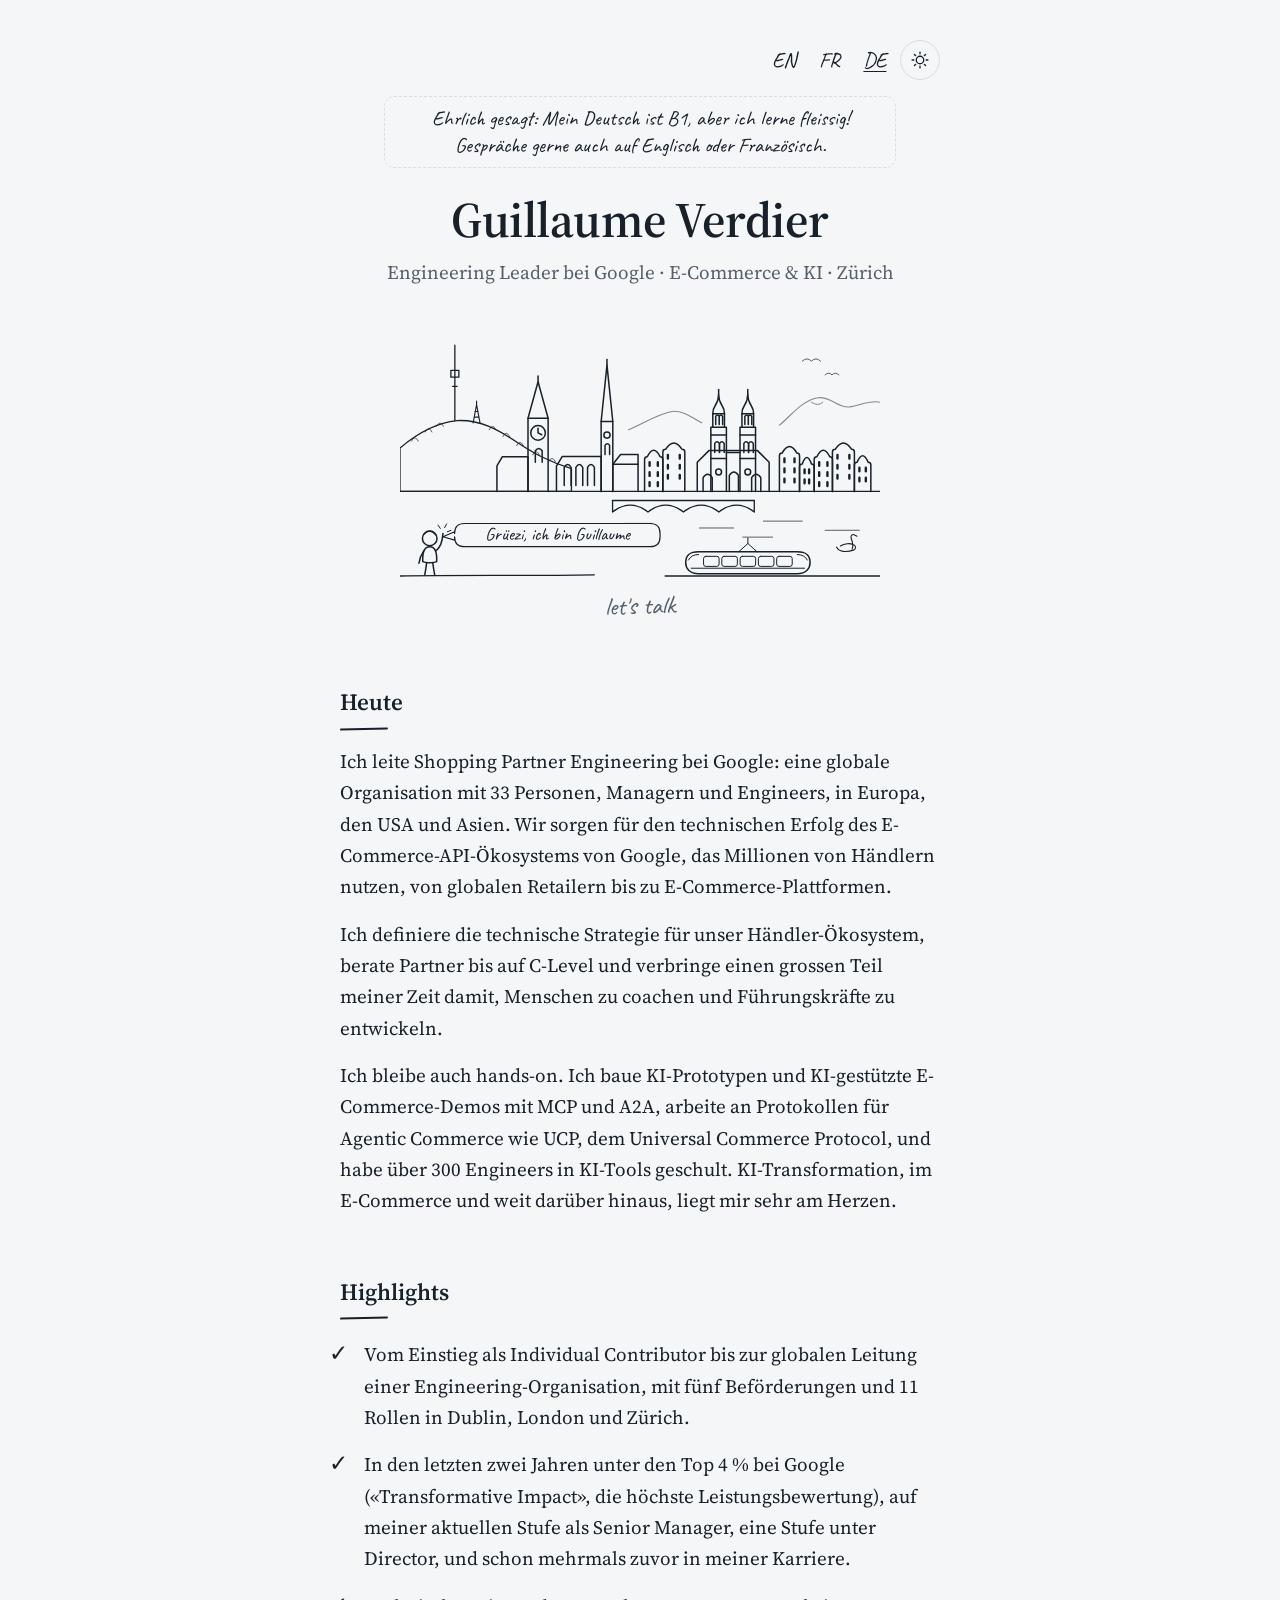
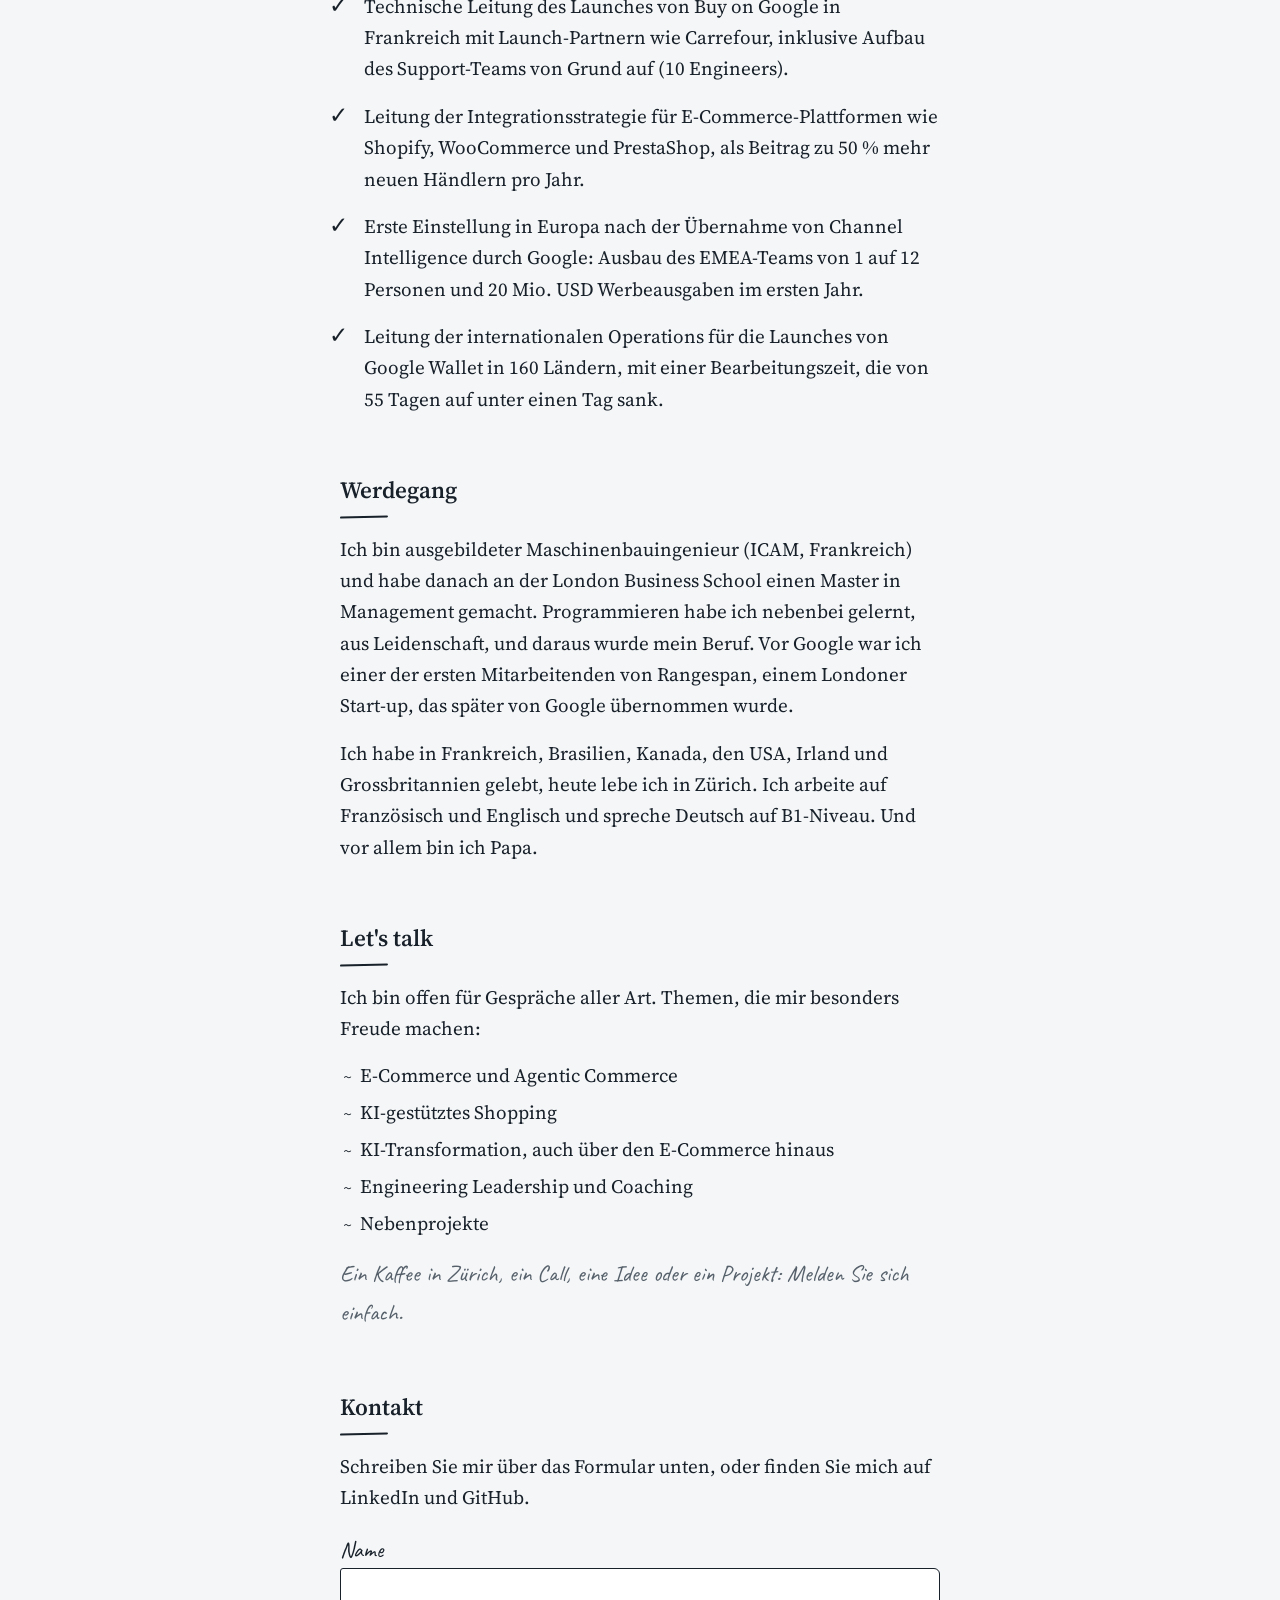
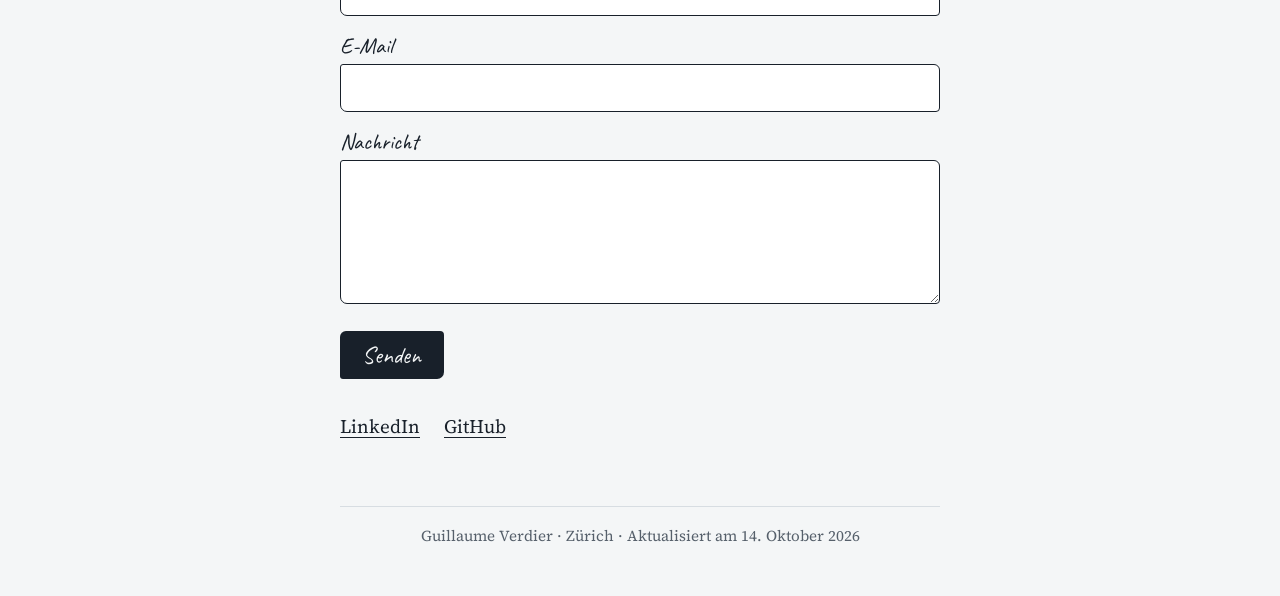
==== de/index.html @ b0c1090f "Page d'accueil trilingue (EN, FR, DE) style Carnet au trait - Pages / , /fr/ et /de/ : positionnemen" ====
<!doctype html>
<html lang="de-CH">
<head>
  <meta charset="utf-8">
  <meta name="viewport" content="width=device-width, initial-scale=1">
  <meta name="color-scheme" content="light dark">
  <script>try{var t=localStorage.getItem("theme");if(t==="light"||t==="dark")document.documentElement.dataset.theme=t}catch(e){}</script>
  <title>Guillaume Verdier · Engineering Leader bei Google, E-Commerce und KI, Zürich</title>
  <meta name="description" content="Guillaume Verdier, Engineering Leader bei Google in Zürich. Head of Shopping Partner Engineering, 33 Personen auf drei Kontinenten, E-Commerce, Agentic Commerce und KI-Transformation.">
  <link rel="canonical" href="https://ptiper.com/de/">
  <link rel="alternate" hreflang="en" href="https://ptiper.com/">
  <link rel="alternate" hreflang="fr" href="https://ptiper.com/fr/">
  <link rel="alternate" hreflang="de" href="https://ptiper.com/de/">
  <link rel="alternate" hreflang="x-default" href="https://ptiper.com/">
  <link rel="alternate" type="text/markdown" href="https://ptiper.com/index.md">
  <link rel="describedby" href="/llms.txt">
  <meta property="og:type" content="profile">
  <meta property="og:title" content="Guillaume Verdier">
  <meta property="og:description" content="Engineering Leader bei Google in Zürich. E-Commerce, Agentic Commerce und KI-Transformation. Let's talk.">
  <meta property="og:url" content="https://ptiper.com/de/">
  <meta property="og:site_name" content="Guillaume Verdier">
  <meta property="og:locale" content="de_CH">
  <meta property="og:locale:alternate" content="en_US">
  <meta property="og:locale:alternate" content="fr_FR">
  <meta property="og:image" content="https://ptiper.com/assets/og.png">
  <meta property="og:image:width" content="1200">
  <meta property="og:image:height" content="630">
  <meta property="og:image:alt" content="Strichzeichnung der Zürcher Altstadt mit einer kleinen Figur, die winkt">
  <meta name="twitter:card" content="summary_large_image">
  <link rel="preconnect" href="https://fonts.googleapis.com">
  <link rel="preconnect" href="https://fonts.gstatic.com" crossorigin>
  <link rel="preload" as="style" href="https://fonts.googleapis.com/css2?family=Caveat:wght@500&amp;family=Source+Serif+4:opsz,wght@8..60,400;8..60,600&amp;display=swap">
  <link rel="stylesheet" href="https://fonts.googleapis.com/css2?family=Caveat:wght@500&amp;family=Source+Serif+4:opsz,wght@8..60,400;8..60,600&amp;display=swap" media="print" onload="this.media='all'">
  <noscript><link rel="stylesheet" href="https://fonts.googleapis.com/css2?family=Caveat:wght@500&amp;family=Source+Serif+4:opsz,wght@8..60,400;8..60,600&amp;display=swap"></noscript>
  <link rel="stylesheet" href="/assets/style.css">
  <link rel="icon" href="/assets/favicon.svg" type="image/svg+xml">
  <script src="/assets/contact.js" defer></script>
  <script src="/assets/theme.js" defer></script>
  <script type="application/ld+json">
{
  "@context": "https://schema.org",
  "@type": "Person",
  "@id": "https://ptiper.com/#person",
  "mainEntityOfPage": "https://ptiper.com/de/",
  "name": "Guillaume Verdier",
  "url": "https://ptiper.com/",
  "jobTitle": "Head of Shopping Partner Engineering",
  "worksFor": {
    "@type": "Organization",
    "name": "Google",
    "url": "https://www.google.com/"
  },
  "address": {
    "@type": "PostalAddress",
    "addressLocality": "Zurich",
    "addressCountry": "CH"
  },
  "alumniOf": [
    {
      "@type": "CollegeOrUniversity",
      "name": "London Business School"
    },
    {
      "@type": "CollegeOrUniversity",
      "name": "ICAM"
    }
  ],
  "knowsLanguage": [
    "fr",
    "en",
    "de"
  ],
  "knowsAbout": [
    "E-commerce",
    "Agentic commerce",
    "Universal Commerce Protocol (UCP)",
    "Model Context Protocol (MCP)",
    "Agent2Agent (A2A)",
    "AI transformation",
    "Commerce APIs",
    "Engineering leadership",
    "Engineering management",
    "Coaching",
    "Mechanical engineering"
  ],
  "sameAs": [
    "https://www.linkedin.com/in/guillaumeverdier/",
    "https://github.com/ptiper"
  ],
  "description": "Engineering Leader bei Google in Zürich, verantwortlich für Shopping Partner Engineering: 33 Personen in Europa, den USA und Asien. Maschinenbauingenieur und Absolvent der London Business School, der aus Leidenschaft programmieren gelernt hat, mit fünf Beförderungen seit dem Einstieg, und arbeitet an E-Commerce, Agentic Commerce und KI-Transformation."
}
  </script>
</head>
<body>
  <a class="skip" href="#main">Zum Inhalt springen</a>
  <div class="page">
    <nav class="top" aria-label="Sprache">
      <ul class="lang">
        <li><a href="/" hreflang="en" lang="en">EN</a></li>
        <li><a href="/fr/" hreflang="fr" lang="fr">FR</a></li>
        <li><a href="/de/" hreflang="de" lang="de" aria-current="page">DE</a></li>
      </ul>
      <button class="theme-toggle" type="button" data-to-dark="Dunkelmodus aktivieren" data-to-light="Hellmodus aktivieren" aria-label="Dunkelmodus aktivieren" title="Dunkelmodus aktivieren"><svg viewBox="0 0 24 24" aria-hidden="true" fill="none" stroke="currentColor" stroke-width="1.6" stroke-linecap="round"><path class="sun" d="M12 7.5a4.5 4.5 0 1 0 0 9a4.5 4.5 0 1 0 0-9M12 2.5v2M12 19.5v2M2.5 12h2M19.5 12h2M5.3 5.3l1.4 1.4M17.3 17.3l1.4 1.4M5.3 18.7l1.4-1.4M17.3 6.7l1.4-1.4"/><path class="moon" d="M19 14.5A7.5 7.5 0 0 1 9.5 5a7.5 7.5 0 1 0 9.5 9.5z"/></svg></button>
    </nav>

    <p class="lang-note" role="note">Ehrlich gesagt: Mein Deutsch ist B1, aber ich lerne fleissig! Gespräche gerne auch auf Englisch oder Französisch.</p>

    <header class="intro">
      <h1>Guillaume Verdier</h1>
      <p class="role">Engineering Leader bei Google · E‑Commerce &amp; KI · Zürich</p>
      <figure class="sketch">
        <svg viewBox="0 0 420 228" role="img" aria-labelledby="sketch-title" fill="none" stroke="currentColor" stroke-linecap="round" stroke-linejoin="round" stroke-width="1.5"><title id="sketch-title">Strichzeichnung von Zürich: der Uetliberg, St. Peter, das Fraumünster, das Grossmünster an der Limmat und ein Tram, dazu eine kleine Figur, die winkt und Grüezi, ich bin Guillaume sagt</title><path stroke-width="1.1" opacity=".5" vector-effect="non-scaling-stroke" d="M200 96C214 90 226 82 238 80C248 79 256 86 264 90M332 92C342 84 352 70 366 68C378 67 384 78 394 76C404 74 412 70 420 72"/><path stroke-width="1" opacity=".5" vector-effect="non-scaling-stroke" d="M360 72q6 4 10 0"/><path class="f" stroke-width="1.3" vector-effect="non-scaling-stroke" d="M0 112C14 100 30 90 50 88C70 87 86 96 104 108C118 117 130 124 150 130V150H0Z"/><path stroke-width="1.3" vector-effect="non-scaling-stroke" d="M48 88V30M44.5 44h7v6h-7zM46 58h4M48 30v-8"/><path stroke-width="1.1" vector-effect="non-scaling-stroke" d="M64 90l3-16 3 16M64.8 85h4.4M65.6 80h2.8M67 74v-3"/><path stroke-width="1" opacity=".7" vector-effect="non-scaling-stroke" d="M10 106q3-6 6 0 M22 98q3-6 6 0 M32 93q3-6 6 0 M78 96q3-6 6 0 M90 102q3-6 6 0 M102 110q3-6 6 0 M116 118q3-6 6 0 M130 124q3-6 6 0"/><path class="f" vector-effect="non-scaling-stroke" d="M84.8 150V127.6L89.6 119.6H112V150"/><path class="f" vector-effect="non-scaling-stroke" d="M112 150V86.0H129.6V150"/><circle vector-effect="non-scaling-stroke" cx="120.8" cy="98.8" r="6.4"/><path vector-effect="non-scaling-stroke" d="M120.8 98.8v-4.0M120.8 98.8l3.2 1.6"/><path vector-effect="non-scaling-stroke" d="M118.39999999999999 124.4v-10q3-4 6 0v10"/><path class="f" vector-effect="non-scaling-stroke" d="M112 86.0L120.8 54.0L129.6 86.0"/><path vector-effect="non-scaling-stroke" d="M120.8 54.0v-5"/><path class="f" vector-effect="non-scaling-stroke" d="M136.9 150V127.9L142.0 119.4H176V150"/><path vector-effect="non-scaling-stroke" d="M143.7 144.9v-16q3-5 6 0v16M153.9 144.9v-16q3-5 6 0v16M164.1 144.9v-16q3-5 6 0v16"/><path class="f" vector-effect="non-scaling-stroke" d="M176 150V88.80000000000001H186.2V150"/><circle vector-effect="non-scaling-stroke" cx="181.1" cy="100.70000000000002" r="2.72"/><path vector-effect="non-scaling-stroke" d="M179.4 117.70000000000002v-8q2-3 4 0v8"/><path class="f" vector-effect="non-scaling-stroke" d="M176 88.80000000000001L181.1 39.500000000000014L186.2 88.80000000000001"/><path vector-effect="non-scaling-stroke" d="M181.1 39.500000000000014v-5"/><path class="f" vector-effect="non-scaling-stroke" d="M186.2 150V126.2H208.3V150"/><path vector-effect="non-scaling-stroke" d="M186.2 126.2L193.0 117.7H208.3V126.2"/><path class="f" vector-effect="non-scaling-stroke" d="M214 150V122.0Q214 119.6 216.4 119.6Q222.0 108.39999999999999 227.6 119.6Q230.0 119.6 230.0 122.0V150"/><path stroke-width="2.4" vector-effect="non-scaling-stroke" d="M218.4 124.39999999999999v3.2M225.6 124.39999999999999v3.2"/><path stroke-width="2.4" vector-effect="non-scaling-stroke" d="M218.4 133.2v3.2M225.6 133.2v3.2"/><path stroke-width="2.4" vector-effect="non-scaling-stroke" d="M218.4 142.0v3.2M225.6 142.0v3.2"/><path class="f" vector-effect="non-scaling-stroke" d="M230.0 150V115.6Q230.0 113.19999999999999 232.4 113.19999999999999Q239.6 101.99999999999999 246.79999999999998 113.19999999999999Q249.2 113.19999999999999 249.2 115.6V150"/><path stroke-width="2.4" vector-effect="non-scaling-stroke" d="M234.4 117.99999999999999v3.2M244.79999999999998 117.99999999999999v3.2"/><path stroke-width="2.4" vector-effect="non-scaling-stroke" d="M234.4 126.79999999999998v3.2M244.79999999999998 126.79999999999998v3.2"/><path stroke-width="2.4" vector-effect="non-scaling-stroke" d="M234.4 135.6v3.2M244.79999999999998 135.6v3.2"/><path class="f" vector-effect="non-scaling-stroke" d="M260.1 150V124.5L270.3 114.30000000000001H312.8L323.0 124.5V150"/><path vector-effect="non-scaling-stroke" d="M265.2 150v-12q4-6 8 0v12M307.7 150v-12q4-6 8 0v12"/><path class="f" vector-effect="non-scaling-stroke" d="M272 150V93.9H285.6V150"/><path vector-effect="non-scaling-stroke" d="M272 121.1H285.6M272 100.7H285.6"/><path vector-effect="non-scaling-stroke" d="M275.40000000000003 116.0v-8q2-3 4 0v8M279.65000000000003 116.0v-8q2-3 4 0v8"/><circle vector-effect="non-scaling-stroke" cx="278.8" cy="133.0" r="2.55"/><path class="f" vector-effect="non-scaling-stroke" d="M273.7 93.9V82.0H283.90000000000003V93.9"/><path vector-effect="non-scaling-stroke" d="M276.25 91.35000000000001v-7q1.5-2.5 3 0v7M279.31 91.35000000000001v-7q1.5-2.5 3 0v7"/><path class="f" vector-effect="non-scaling-stroke" d="M273.7 82.0C273.7 73.5 278.8 75.2 278.8 65.0C278.8 75.2 283.90000000000003 73.5 283.90000000000003 82.0"/><path vector-effect="non-scaling-stroke" d="M278.8 65.0v-4.25"/><path class="f" vector-effect="non-scaling-stroke" d="M297.5 150V93.9H311.1V150"/><path vector-effect="non-scaling-stroke" d="M297.5 121.1H311.1M297.5 100.7H311.1"/><path vector-effect="non-scaling-stroke" d="M300.90000000000003 116.0v-8q2-3 4 0v8M305.15000000000003 116.0v-8q2-3 4 0v8"/><circle vector-effect="non-scaling-stroke" cx="304.3" cy="133.0" r="2.55"/><path class="f" vector-effect="non-scaling-stroke" d="M299.2 93.9V82.0H309.40000000000003V93.9"/><path vector-effect="non-scaling-stroke" d="M301.75 91.35000000000001v-7q1.5-2.5 3 0v7M304.81 91.35000000000001v-7q1.5-2.5 3 0v7"/><path class="f" vector-effect="non-scaling-stroke" d="M299.2 82.0C299.2 73.5 304.3 75.2 304.3 65.0C304.3 75.2 309.40000000000003 73.5 309.40000000000003 82.0"/><path vector-effect="non-scaling-stroke" d="M304.3 65.0v-4.25"/><path vector-effect="non-scaling-stroke" d="M285.6 116.0H297.5M288.15 150v-14q4-6 8 0v14"/><path class="f" vector-effect="non-scaling-stroke" d="M332 150V118.80000000000001Q332 116.4 334.4 116.4Q340.8 105.2 347.20000000000005 116.4Q349.6 116.4 349.6 118.80000000000001V150"/><path stroke-width="2.4" vector-effect="non-scaling-stroke" d="M336.4 121.2v3.2M345.20000000000005 121.2v3.2"/><path stroke-width="2.4" vector-effect="non-scaling-stroke" d="M336.4 130.0v3.2M345.20000000000005 130.0v3.2"/><path stroke-width="2.4" vector-effect="non-scaling-stroke" d="M336.4 138.8v3.2M345.20000000000005 138.8v3.2"/><path class="f" vector-effect="non-scaling-stroke" d="M349.6 150V128.4Q349.6 126.0 352.0 126.0Q356.0 114.8 360.00000000000006 126.0Q362.40000000000003 126.0 362.40000000000003 128.4V150"/><path stroke-width="2.4" vector-effect="non-scaling-stroke" d="M354.0 130.8v3.2M358.00000000000006 130.8v3.2"/><path stroke-width="2.4" vector-effect="non-scaling-stroke" d="M354.0 139.60000000000002v3.2M358.00000000000006 139.60000000000002v3.2"/><path class="f" vector-effect="non-scaling-stroke" d="M362.40000000000003 150V122.0Q362.40000000000003 119.6 364.8 119.6Q370.40000000000003 108.39999999999999 376.00000000000006 119.6Q378.40000000000003 119.6 378.40000000000003 122.0V150"/><path stroke-width="2.4" vector-effect="non-scaling-stroke" d="M366.8 124.39999999999999v3.2M374.00000000000006 124.39999999999999v3.2"/><path stroke-width="2.4" vector-effect="non-scaling-stroke" d="M366.8 133.2v3.2M374.00000000000006 133.2v3.2"/><path stroke-width="2.4" vector-effect="non-scaling-stroke" d="M366.8 142.0v3.2M374.00000000000006 142.0v3.2"/><path class="f" vector-effect="non-scaling-stroke" d="M378.40000000000003 150V115.6Q378.40000000000003 113.19999999999999 380.8 113.19999999999999Q388.00000000000006 101.99999999999999 395.20000000000005 113.19999999999999Q397.6 113.19999999999999 397.6 115.6V150"/><path stroke-width="2.4" vector-effect="non-scaling-stroke" d="M382.8 117.99999999999999v3.2M393.20000000000005 117.99999999999999v3.2"/><path stroke-width="2.4" vector-effect="non-scaling-stroke" d="M382.8 126.79999999999998v3.2M393.20000000000005 126.79999999999998v3.2"/><path stroke-width="2.4" vector-effect="non-scaling-stroke" d="M382.8 135.6v3.2M393.20000000000005 135.6v3.2"/><path class="f" vector-effect="non-scaling-stroke" d="M397.6 150V126.80000000000001Q397.6 124.4 400.0 124.4Q404.8 113.2 409.6 124.4Q412.0 124.4 412.0 126.80000000000001V150"/><path stroke-width="2.4" vector-effect="non-scaling-stroke" d="M402.0 129.20000000000002v3.2M407.6 129.20000000000002v3.2"/><path stroke-width="2.4" vector-effect="non-scaling-stroke" d="M402.0 138.00000000000003v3.2M407.6 138.00000000000003v3.2"/><path stroke-width="1.4" vector-effect="non-scaling-stroke" d="M0 150H420"/><path stroke-width="1.6" vector-effect="non-scaling-stroke" d="M186 158H310"/><path stroke-width="1.3" vector-effect="non-scaling-stroke" d="M186 158v10M310 158v10M186 168q15.5-12 31 0q15.5-12 31 0q15.5-12 31 0q15.5-12 31 0"/><path stroke-width="1" opacity=".7" vector-effect="non-scaling-stroke" d="M196 178h24 M262 182h30 M318 176h34 M372 184h30 M300 190h26"/><path class="f" stroke-width="1.1" vector-effect="non-scaling-stroke" d="M382 198.6c1.7 4.25 8.5 5.1 15.299999999999999 2.55c1.7 -0.85 1.7 -3.4 0 -4.25c-3.4 -1.7 -8.5 -1.7 -11.9 0.85M395.6 200.3c1.7 -3.4 0 -6.8 -0.85 -9.35c-0.85 -2.55 1.7 -4.25 3.4 -2.55l1.7 0.85"/><path stroke-width="1" opacity=".7" vector-effect="non-scaling-stroke" d="M352 36q4-4 8 0q4-4 8 0M372 48q3-3 6 0q3-3 6 0"/><path stroke-width="1.4" vector-effect="non-scaling-stroke" d="M0 224C50 223 110 224 170 223M232 224H420"/><path class="f" vector-effect="non-scaling-stroke" d="M261.2 222H347.6C355.6 222 358.8 217.2 358.8 212.4C358.8 204.4 354.0 202.8 347.6 202.8H261.2C254.8 202.8 250 204.4 250 212.4C250 217.2 253.2 222 261.2 222Z"/><path stroke-width="1" vector-effect="non-scaling-stroke" d="M252.4 210.0Q254.8 205.20000000000002 261.2 205.20000000000002M356.40000000000003 210.0Q354.0 205.20000000000002 347.6 205.20000000000002"/><path stroke-width="1" vector-effect="non-scaling-stroke" d="M267.6 206.8h9.600000000000001q2 0 2 2v4.800000000000001q0 2-2 2h-9.600000000000001q-2 0-2-2v-4.800000000000001q0-2 2-2z"/><path stroke-width="1" vector-effect="non-scaling-stroke" d="M283.6 206.8h9.600000000000001q2 0 2 2v4.800000000000001q0 2-2 2h-9.600000000000001q-2 0-2-2v-4.800000000000001q0-2 2-2z"/><path stroke-width="1" vector-effect="non-scaling-stroke" d="M299.6 206.8h9.600000000000001q2 0 2 2v4.800000000000001q0 2-2 2h-9.600000000000001q-2 0-2-2v-4.800000000000001q0-2 2-2z"/><path stroke-width="1" vector-effect="non-scaling-stroke" d="M315.6 206.8h9.600000000000001q2 0 2 2v4.800000000000001q0 2-2 2h-9.600000000000001q-2 0-2-2v-4.800000000000001q0-2 2-2z"/><path stroke-width="1" vector-effect="non-scaling-stroke" d="M331.6 206.8h9.600000000000001q2 0 2 2v4.800000000000001q0 2-2 2h-9.600000000000001q-2 0-2-2v-4.800000000000001q0-2 2-2z"/><path stroke-width="1" vector-effect="non-scaling-stroke" d="M254.8 217.2H354.0"/><path stroke-width="1" vector-effect="non-scaling-stroke" d="M296.4 202.8l8.0 -7.2l8.0 7.2M304.4 195.60000000000002v-4.800000000000001"/><circle class="f" vector-effect="non-scaling-stroke" cx="26" cy="191.1" r="6.38"/><path stroke-width="1.2" vector-effect="non-scaling-stroke" d="M20.78 187.62Q26 181.67499999999998 31.509999999999998 188.2"/><path class="f" vector-effect="non-scaling-stroke" d="M19.91 211.4Q19.330000000000002 198.35 26 198.35Q32.67 198.35 32.09 211.4Q26 213.575 19.91 211.4Z"/><path vector-effect="non-scaling-stroke" d="M23.39 212.125Q22.52 218.65 21.65 223M28.61 212.125Q29.48 218.65 30.35 223"/><path vector-effect="non-scaling-stroke" d="M31.22 201.975Q36.875 198.35 37.6 186.75M20.78 201.975Q17.3 207.05 16.575000000000003 212.85"/><path stroke-width="1" vector-effect="non-scaling-stroke" d="M35.28 182.4l-2.03 -2.9M39.05 181.675l1.74 -3.19M41.37 185.3l3.19 -1.16"/><path class="f" stroke-width="1.2" vector-effect="non-scaling-stroke" d="M56.45 178.04999999999998H218.85000000000002Q227.55 178.04999999999998 227.55 186.74999999999997V189.65Q227.55 198.35 218.85000000000002 198.35H56.45Q47.75 198.35 47.75 189.65V192.54999999999998L37.6 189.64999999999998L47.75 185.29999999999998V186.74999999999997Q47.75 178.04999999999998 56.45 178.04999999999998Z"/><text x="137.65" y="189.07" text-anchor="middle" dominant-baseline="middle" font-family="Caveat, cursive" font-size="15.95" fill="currentColor" stroke="none">Grüezi, ich bin Guillaume</text></svg>
        <figcaption lang="en">let's talk</figcaption>
      </figure>
    </header>

    <main id="main">
      <section aria-labelledby="today">
        <h2 id="today">Heute</h2>
        <p>Ich leite Shopping Partner Engineering bei Google: eine globale Organisation mit 33 Personen, Managern und Engineers, in Europa, den USA und Asien. Wir sorgen für den technischen Erfolg des E-Commerce-API-Ökosystems von Google, das Millionen von Händlern nutzen, von globalen Retailern bis zu E-Commerce-Plattformen.</p>
        <p>Ich definiere die technische Strategie für unser Händler-Ökosystem, berate Partner bis auf C-Level und verbringe einen grossen Teil meiner Zeit damit, Menschen zu coachen und Führungskräfte zu entwickeln.</p>
        <p>Ich bleibe auch hands-on. Ich baue KI-Prototypen und KI-gestützte E-Commerce-Demos mit MCP und A2A, arbeite an Protokollen für Agentic Commerce wie UCP, dem Universal Commerce Protocol, und habe über 300 Engineers in KI-Tools geschult. KI-Transformation, im E-Commerce und weit darüber hinaus, liegt mir sehr am Herzen.</p>
      </section>

      <section aria-labelledby="highlights">
        <h2 id="highlights">Highlights</h2>
        <ul class="highlights">
          <li>Vom Einstieg als Individual Contributor bis zur globalen Leitung einer Engineering-Organisation, mit fünf Beförderungen und 11 Rollen in Dublin, London und Zürich.</li>
          <li>In den letzten zwei Jahren unter den Top 4 % bei Google («Transformative Impact», die höchste Leistungsbewertung), auf meiner aktuellen Stufe als Senior Manager, eine Stufe unter Director, und schon mehrmals zuvor in meiner Karriere.</li>
          <li>Technische Leitung des Launches von Buy on Google in Frankreich mit Launch-Partnern wie Carrefour, inklusive Aufbau des Support-Teams von Grund auf (10 Engineers).</li>
          <li>Leitung der Integrationsstrategie für E-Commerce-Plattformen wie Shopify, WooCommerce und PrestaShop, als Beitrag zu 50 % mehr neuen Händlern pro Jahr.</li>
          <li>Erste Einstellung in Europa nach der Übernahme von Channel Intelligence durch Google: Ausbau des EMEA-Teams von 1 auf 12 Personen und 20 Mio. USD Werbeausgaben im ersten Jahr.</li>
          <li>Leitung der internationalen Operations für die Launches von Google Wallet in 160 Ländern, mit einer Bearbeitungszeit, die von 55 Tagen auf unter einen Tag sank.</li>
        </ul>
      </section>

      <section aria-labelledby="path">
        <h2 id="path">Werdegang</h2>
        <p>Ich bin ausgebildeter Maschinenbauingenieur (ICAM, Frankreich) und habe danach an der London Business School einen Master in Management gemacht. Programmieren habe ich nebenbei gelernt, aus Leidenschaft, und daraus wurde mein Beruf. Vor Google war ich einer der ersten Mitarbeitenden von Rangespan, einem Londoner Start-up, das später von Google übernommen wurde.</p>
        <p>Ich habe in Frankreich, Brasilien, Kanada, den USA, Irland und Grossbritannien gelebt, heute lebe ich in Zürich. Ich arbeite auf Französisch und Englisch und spreche Deutsch auf B1-Niveau. Und vor allem bin ich Papa.</p>
      </section>

      <section aria-labelledby="talk">
        <h2 id="talk" lang="en">Let's talk</h2>
        <p>Ich bin offen für Gespräche aller Art. Themen, die mir besonders Freude machen:</p>
        <ul class="topics">
          <li>E-Commerce und Agentic Commerce</li>
          <li>KI-gestütztes Shopping</li>
          <li>KI-Transformation, auch über den E-Commerce hinaus</li>
          <li>Engineering Leadership und Coaching</li>
          <li>Nebenprojekte</li>
        </ul>
        <p class="note">Ein Kaffee in Zürich, ein Call, eine Idee oder ein Projekt: Melden Sie sich einfach.</p>
      </section>

      <section aria-labelledby="contact">
        <h2 id="contact">Kontakt</h2>
        <p>Schreiben Sie mir über das Formular unten, oder finden Sie mich auf LinkedIn und GitHub.</p>
        <form id="contact-form" action="https://docs.google.com/forms/d/e/1FAIpQLScWOPS9kKKrdSkfHG4jHeEoAPc4OZtlVbcX7Cx6JEatSV9fBw/formResponse" method="post" target="gform-sink" data-thanks="Danke! Ihre Nachricht wurde gesendet." data-error="Etwas ist schiefgelaufen. Bitte versuchen Sie es erneut oder schreiben Sie mir auf LinkedIn.">
          <div>
            <label for="f-name">Name</label>
            <input id="f-name" name="entry.826817286" type="text" autocomplete="name" required maxlength="200">
          </div>
          <div>
            <label for="f-email">E-Mail</label>
            <input id="f-email" name="entry.277152834" type="email" autocomplete="email" required maxlength="254" pattern="[^@\s]+@[^@\s]+\.[^@\s]+">
          </div>
          <div>
            <label for="f-message">Nachricht</label>
            <textarea id="f-message" name="entry.306043437" required maxlength="5000"></textarea>
          </div>
          <div class="hp" aria-hidden="true">
            <label for="f-website">Webseite</label>
            <input id="f-website" name="website" type="text" tabindex="-1" autocomplete="off">
          </div>
          <button type="submit">Senden</button>
        </form>
        <p id="form-status" class="status" role="status" tabindex="-1"></p>
        <noscript><p class="note">Ohne JavaScript wird Ihre Nachricht trotzdem gesendet, aber es wird keine Bestätigung angezeigt.</p></noscript>
        <iframe name="gform-sink" title="Formularversand" hidden></iframe>
        <ul class="links">
          <li><a href="https://www.linkedin.com/in/guillaumeverdier/" rel="me">LinkedIn</a></li>
          <li><a href="https://github.com/ptiper" rel="me">GitHub</a></li>
        </ul>
      </section>
    </main>

    <footer>
      <p>Guillaume Verdier · Zürich · Aktualisiert am <time datetime="2026-10-14">14. Oktober 2026</time></p>
    </footer>
  </div>
</body>
</html>
---- assets/style.css ----
/* ptiper.com, style "Carnet au trait" : fond gris bleuté très clair, encre bleu nuit, beaucoup d'air. Mode sombre bleu nuit. */

:root {
  --paper: #f4f6f7;
  --ink: #18202a;
  --muted: #56606b;
  --rule: #d7dde2;
  --field: #ffffff;
  --serif: "Source Serif 4", Georgia, "Times New Roman", serif;
  --hand: "Caveat", "Bradley Hand", "Segoe Print", cursive;
  color-scheme: light dark;
}

/* Mode sombre : automatique (prefers-color-scheme), ou forcé par le bouton (data-theme sur <html>). */
@media (prefers-color-scheme: dark) {
  :root:not([data-theme="light"]) {
    --paper: #121820;
    --ink: #e8ecf1;
    --muted: #a3adb8;
    --rule: #2c3540;
    --field: #1a222c;
    color-scheme: dark;
  }
}
:root[data-theme="dark"] {
  --paper: #121820;
  --ink: #e8ecf1;
  --muted: #a3adb8;
  --rule: #2c3540;
  --field: #1a222c;
  color-scheme: dark;
}
:root[data-theme="light"] { color-scheme: light; }

*, *::before, *::after { box-sizing: border-box; }

html { -webkit-text-size-adjust: 100%; }

body {
  margin: 0;
  background: var(--paper);
  color: var(--ink);
  font-family: var(--serif);
  font-size: 1.125rem;
  line-height: 1.65;
}

.page {
  max-width: 40rem;
  margin: 0 auto;
  padding: 1.5rem 1.25rem 3rem;
}

a { color: inherit; text-decoration-thickness: 1px; text-underline-offset: 0.2em; }
a:hover { text-decoration-thickness: 2px; }
:focus-visible { outline: 2px solid var(--ink); outline-offset: 3px; }

.skip {
  position: absolute;
  left: -9999px;
}
.skip:focus { left: 1rem; top: 1rem; background: var(--paper); padding: 0.25rem 0.5rem; }

/* En-tête */
nav.top {
  display: flex;
  justify-content: flex-end;
  align-items: center;
  gap: 0.5rem;
}

.lang {
  display: flex;
  gap: 0.75rem;
  margin: 0;
  padding: 0;
  list-style: none;
  font-family: var(--hand);
  font-size: 1.35rem;
}
.lang a { text-decoration: none; padding: 0.25rem 0.35rem; }
.lang a[aria-current="page"] { text-decoration: underline; text-decoration-thickness: 1px; }

.theme-toggle {
  display: inline-grid;
  place-items: center;
  width: 2.5rem;
  height: 2.5rem;
  padding: 0;
  color: var(--ink);
  background: none;
  border: 1.5px solid var(--rule);
  border-radius: 50%;
  cursor: pointer;
}
.theme-toggle svg { width: 1.25rem; height: 1.25rem; }
.theme-toggle .moon { display: none; }
:root[data-theme="dark"] .theme-toggle .sun { display: none; }
:root[data-theme="dark"] .theme-toggle .moon { display: inline; }
@media (prefers-color-scheme: dark) {
  :root:not([data-theme="light"]) .theme-toggle .sun { display: none; }
  :root:not([data-theme="light"]) .theme-toggle .moon { display: inline; }
}

.lang-note {
  margin: 1rem auto 0;
  max-width: 32rem;
  padding: 0.5rem 0.9rem;
  font-family: var(--hand);
  font-size: 1.3rem;
  line-height: 1.3;
  text-align: center;
  border: 1.5px dashed var(--rule);
  border-radius: 10px;
}

header.intro { text-align: center; margin-top: 1.5rem; }

h1 {
  margin: 0;
  font-size: clamp(2.2rem, 7vw, 3.1rem);
  font-weight: 600;
  line-height: 1.15;
  letter-spacing: -0.01em;
}

.role { margin: 0.5rem 0 0; color: var(--muted); }

.sketch { margin: 2rem auto 0; max-width: 30rem; }
.sketch svg { display: block; width: 100%; height: auto; color: var(--ink); }
.sketch figcaption {
  margin-top: 0.25rem;
  font-family: var(--hand);
  font-size: 1.6rem;
  color: var(--muted);
  transform: rotate(-2deg);
}

/* Sections */
main section { margin-top: 3.5rem; }

h2 {
  margin: 0 0 1rem;
  font-size: 1.45rem;
  font-weight: 600;
}
h2::after {
  content: "";
  display: block;
  width: 3rem;
  height: 2px;
  margin-top: 0.4rem;
  background: var(--ink);
  border-radius: 2px;
  transform: rotate(-1.5deg);
}

p { margin: 0 0 1rem; }

.highlights { margin: 0; padding-left: 1.25rem; }
.highlights li { margin-bottom: 0.75rem; padding-left: 0.25rem; }
.highlights li::marker { content: "✓  "; font-family: var(--hand); font-size: 1.2em; }

.topics { margin: 0 0 1rem; padding-left: 1.25rem; }
.topics li { margin-bottom: 0.35rem; }
.topics li::marker { content: "~  "; font-family: var(--hand); }

.note { font-family: var(--hand); font-size: 1.45rem; color: var(--muted); }

/* Formulaire */
form { display: grid; gap: 1.1rem; margin-top: 1.5rem; }
label { display: block; font-family: var(--hand); font-size: 1.4rem; line-height: 1.2; }
input, textarea {
  width: 100%;
  margin-top: 0.25rem;
  padding: 0.6rem 0.7rem;
  font: inherit;
  font-size: 1rem;
  color: var(--ink);
  background: var(--field);
  border: 1.5px solid var(--ink);
  border-radius: 3px 6px 4px 7px;
}
textarea { min-height: 9rem; resize: vertical; }
input:focus-visible, textarea:focus-visible { outline-offset: 1px; }

form button {
  justify-self: start;
  padding: 0.55rem 1.4rem;
  font-family: var(--hand);
  font-size: 1.5rem;
  color: var(--paper);
  background: var(--ink);
  border: 0;
  border-radius: 6px 4px 7px 3px;
  cursor: pointer;
}
form button:disabled { opacity: 0.6; cursor: progress; }

.hp { position: absolute; left: -9999px; width: 1px; height: 1px; overflow: hidden; }

.status { min-height: 1.5rem; margin-top: 1rem; font-family: var(--hand); font-size: 1.5rem; }
.status:empty { display: none; }

.links { display: flex; flex-wrap: wrap; gap: 0.5rem 1.5rem; margin-top: 2rem; padding: 0; list-style: none; }

/* Pied de page */
footer {
  margin-top: 4rem;
  padding-top: 1rem;
  border-top: 1px solid var(--rule);
  font-size: 0.95rem;
  color: var(--muted);
  text-align: center;
}
footer p { margin: 0; }

@media (min-width: 48rem) {
  .page { padding-top: 2.5rem; }
  body { font-size: 1.1875rem; }
}

@media (prefers-reduced-motion: reduce) {
  * { scroll-behavior: auto !important; }
}
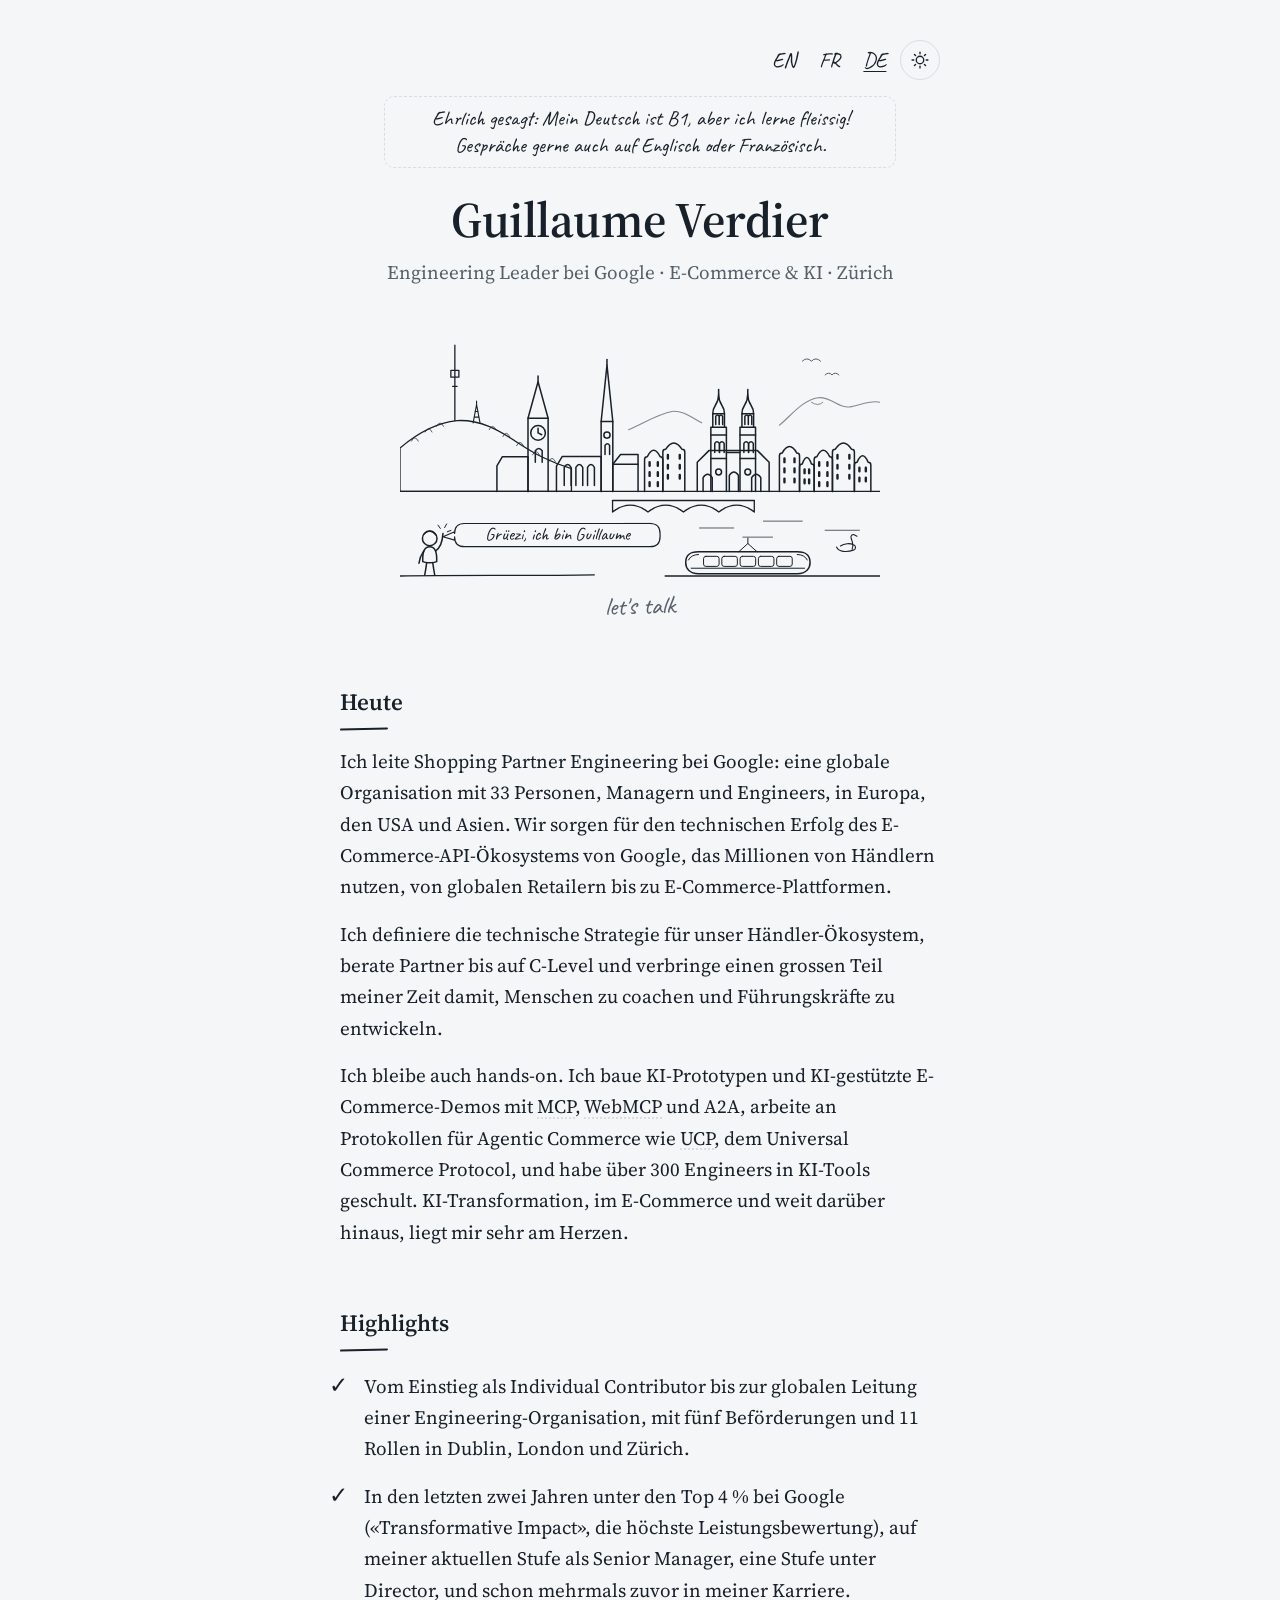
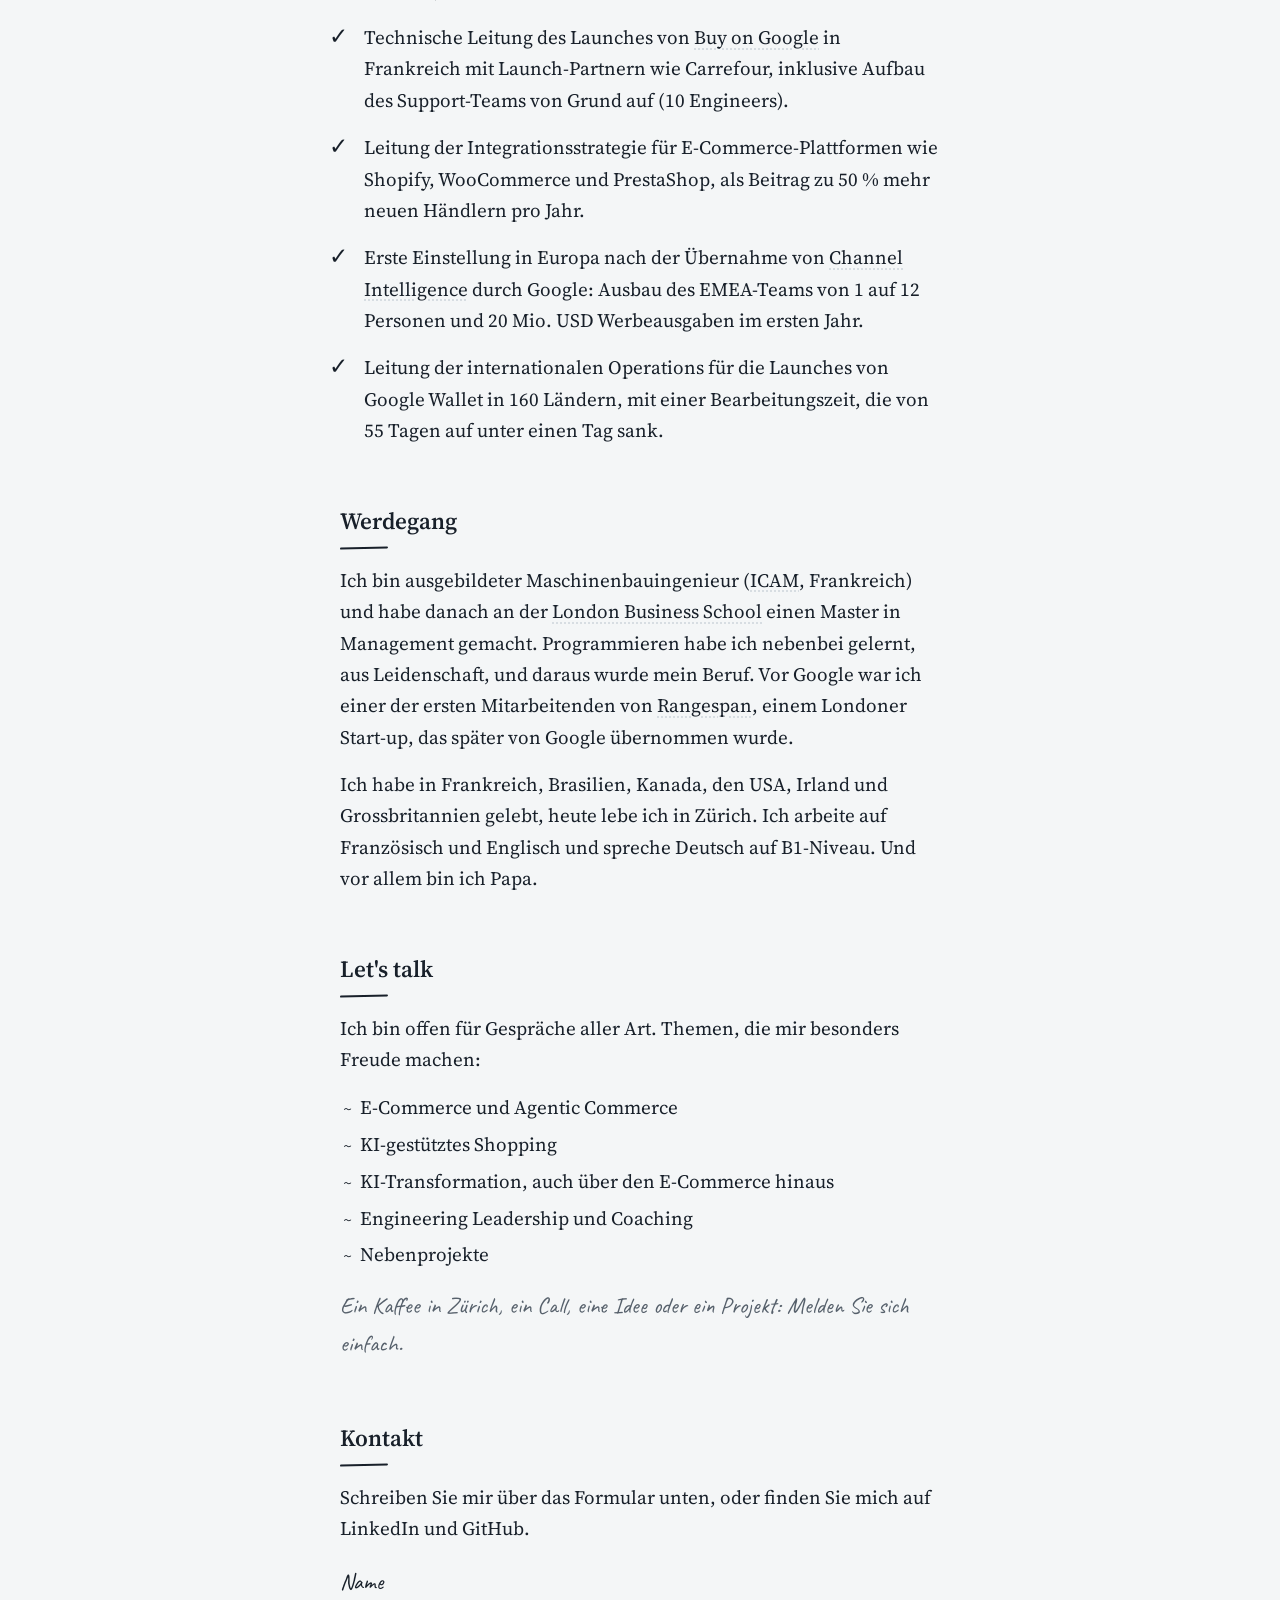
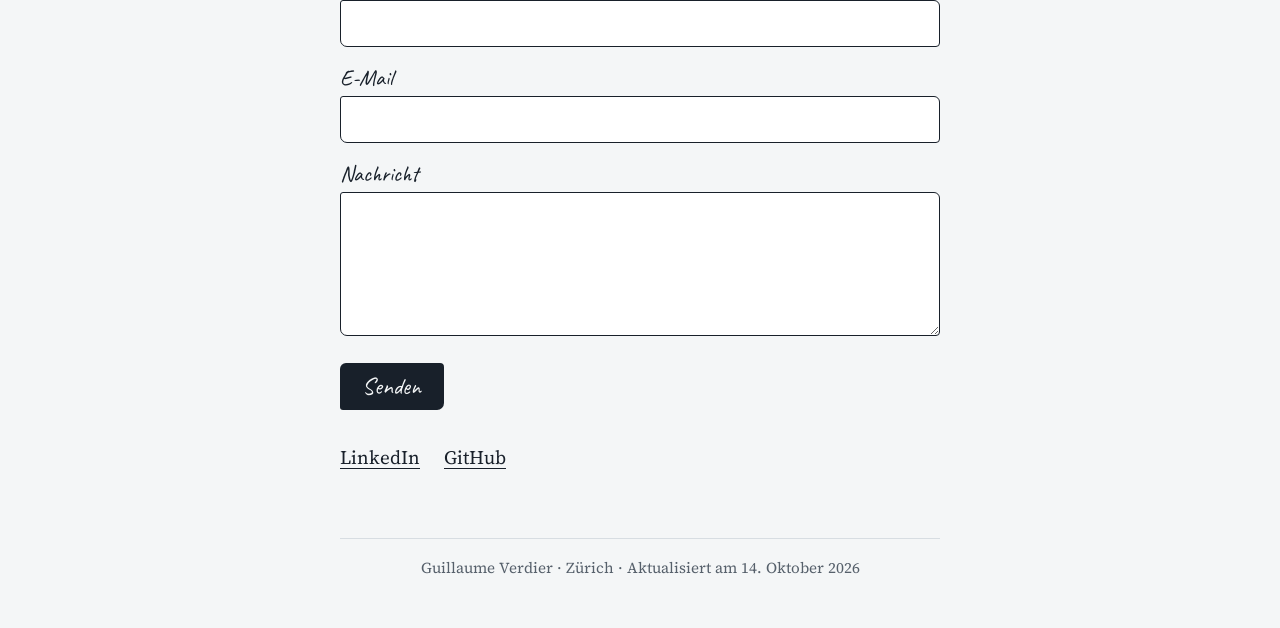
==== commit 7b7ed7f9: "Liens discrets vers les sources (UCP, MCP, WebMCP, Buy on Google, Channel Intelligence, Rangespan, I" ====
--- a/de/index.html
+++ b/de/index.html
@@ -75,6 +75,7 @@
     "Agentic commerce",
     "Universal Commerce Protocol (UCP)",
     "Model Context Protocol (MCP)",
+    "WebMCP",
     "Agent2Agent (A2A)",
     "AI transformation",
     "Commerce APIs",
@@ -119,7 +120,7 @@
         <h2 id="today">Heute</h2>
         <p>Ich leite Shopping Partner Engineering bei Google: eine globale Organisation mit 33 Personen, Managern und Engineers, in Europa, den USA und Asien. Wir sorgen für den technischen Erfolg des E-Commerce-API-Ökosystems von Google, das Millionen von Händlern nutzen, von globalen Retailern bis zu E-Commerce-Plattformen.</p>
         <p>Ich definiere die technische Strategie für unser Händler-Ökosystem, berate Partner bis auf C-Level und verbringe einen grossen Teil meiner Zeit damit, Menschen zu coachen und Führungskräfte zu entwickeln.</p>
-        <p>Ich bleibe auch hands-on. Ich baue KI-Prototypen und KI-gestützte E-Commerce-Demos mit MCP und A2A, arbeite an Protokollen für Agentic Commerce wie UCP, dem Universal Commerce Protocol, und habe über 300 Engineers in KI-Tools geschult. KI-Transformation, im E-Commerce und weit darüber hinaus, liegt mir sehr am Herzen.</p>
+        <p>Ich bleibe auch hands-on. Ich baue KI-Prototypen und KI-gestützte E-Commerce-Demos mit <a class="quiet" href="https://modelcontextprotocol.io/">MCP</a>, <a class="quiet" href="https://webmachinelearning.github.io/webmcp/">WebMCP</a> und A2A, arbeite an Protokollen für Agentic Commerce wie <a class="quiet" href="https://ucp.dev/">UCP</a>, dem Universal Commerce Protocol, und habe über 300 Engineers in KI-Tools geschult. KI-Transformation, im E-Commerce und weit darüber hinaus, liegt mir sehr am Herzen.</p>
       </section>
 
       <section aria-labelledby="highlights">
@@ -127,16 +128,16 @@
         <ul class="highlights">
           <li>Vom Einstieg als Individual Contributor bis zur globalen Leitung einer Engineering-Organisation, mit fünf Beförderungen und 11 Rollen in Dublin, London und Zürich.</li>
           <li>In den letzten zwei Jahren unter den Top 4 % bei Google («Transformative Impact», die höchste Leistungsbewertung), auf meiner aktuellen Stufe als Senior Manager, eine Stufe unter Director, und schon mehrmals zuvor in meiner Karriere.</li>
-          <li>Technische Leitung des Launches von Buy on Google in Frankreich mit Launch-Partnern wie Carrefour, inklusive Aufbau des Support-Teams von Grund auf (10 Engineers).</li>
+          <li>Technische Leitung des Launches von <a class="quiet" href="https://www.blogdumoderateur.com/google-shopping-actions-acheter-avec-google/">Buy on Google</a> in Frankreich mit Launch-Partnern wie Carrefour, inklusive Aufbau des Support-Teams von Grund auf (10 Engineers).</li>
           <li>Leitung der Integrationsstrategie für E-Commerce-Plattformen wie Shopify, WooCommerce und PrestaShop, als Beitrag zu 50 % mehr neuen Händlern pro Jahr.</li>
-          <li>Erste Einstellung in Europa nach der Übernahme von Channel Intelligence durch Google: Ausbau des EMEA-Teams von 1 auf 12 Personen und 20 Mio. USD Werbeausgaben im ersten Jahr.</li>
+          <li>Erste Einstellung in Europa nach der Übernahme von <a class="quiet" href="https://techcrunch.com/2013/02/06/google-acquires-channel-intelligence-to-boost-product-recommendations-and-e-commer-with-users/">Channel Intelligence</a> durch Google: Ausbau des EMEA-Teams von 1 auf 12 Personen und 20 Mio. USD Werbeausgaben im ersten Jahr.</li>
           <li>Leitung der internationalen Operations für die Launches von Google Wallet in 160 Ländern, mit einer Bearbeitungszeit, die von 55 Tagen auf unter einen Tag sank.</li>
         </ul>
       </section>
 
       <section aria-labelledby="path">
         <h2 id="path">Werdegang</h2>
-        <p>Ich bin ausgebildeter Maschinenbauingenieur (ICAM, Frankreich) und habe danach an der London Business School einen Master in Management gemacht. Programmieren habe ich nebenbei gelernt, aus Leidenschaft, und daraus wurde mein Beruf. Vor Google war ich einer der ersten Mitarbeitenden von Rangespan, einem Londoner Start-up, das später von Google übernommen wurde.</p>
+        <p>Ich bin ausgebildeter Maschinenbauingenieur (<a class="quiet" href="https://www.icam.fr/">ICAM</a>, Frankreich) und habe danach an der <a class="quiet" href="https://www.london.edu/">London Business School</a> einen Master in Management gemacht. Programmieren habe ich nebenbei gelernt, aus Leidenschaft, und daraus wurde mein Beruf. Vor Google war ich einer der ersten Mitarbeitenden von <a class="quiet" href="https://www.bbc.com/news/technology-27261504">Rangespan</a>, einem Londoner Start-up, das später von Google übernommen wurde.</p>
         <p>Ich habe in Frankreich, Brasilien, Kanada, den USA, Irland und Grossbritannien gelebt, heute lebe ich in Zürich. Ich arbeite auf Französisch und Englisch und spreche Deutsch auf B1-Niveau. Und vor allem bin ich Papa.</p>
       </section>
 
--- a/assets/style.css
+++ b/assets/style.css
@@ -53,6 +53,9 @@
 
 a { color: inherit; text-decoration-thickness: 1px; text-underline-offset: 0.2em; }
 a:hover { text-decoration-thickness: 2px; }
+/* Liens discrets dans le texte (sources, articles) : soulignement pointillé très léger. */
+a.quiet { text-decoration-style: dotted; text-decoration-color: var(--rule); text-decoration-thickness: 1.5px; }
+a.quiet:hover, a.quiet:focus-visible { text-decoration-style: solid; text-decoration-color: currentColor; }
 :focus-visible { outline: 2px solid var(--ink); outline-offset: 3px; }
 
 .skip {
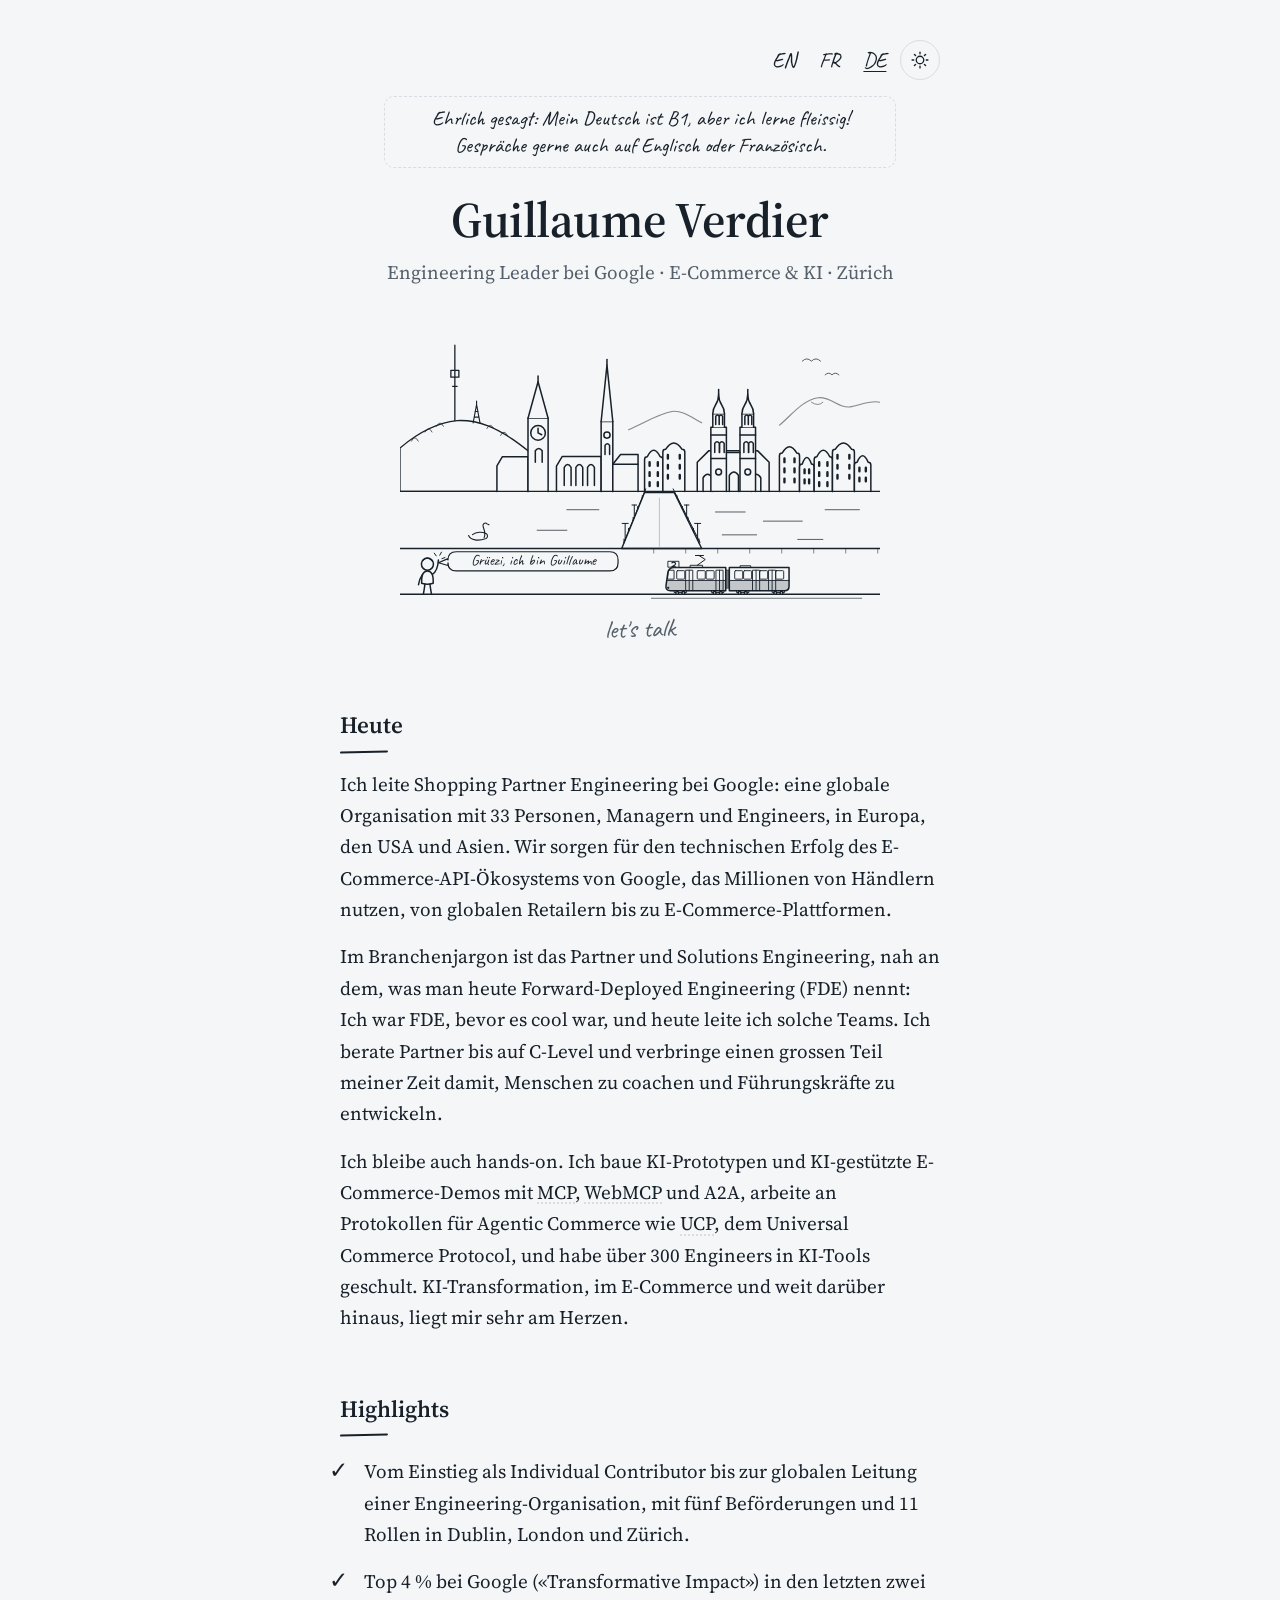
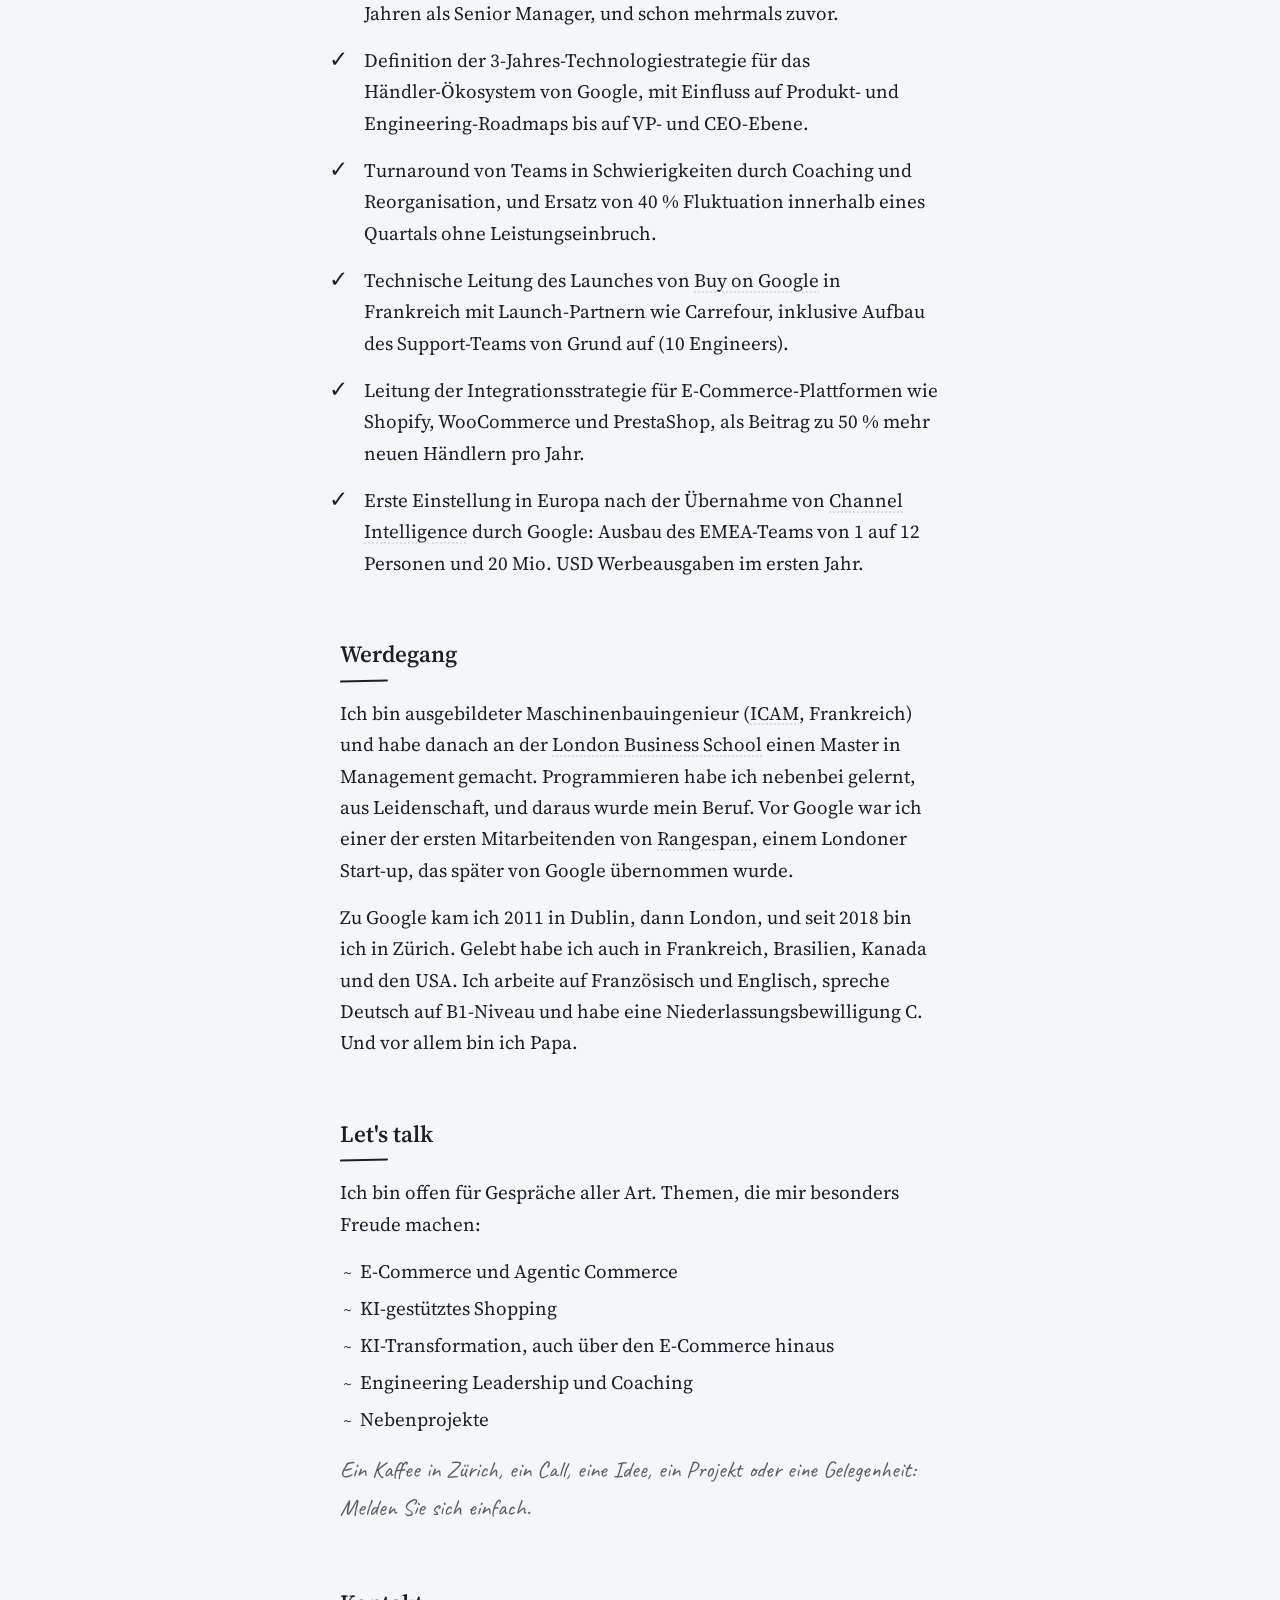
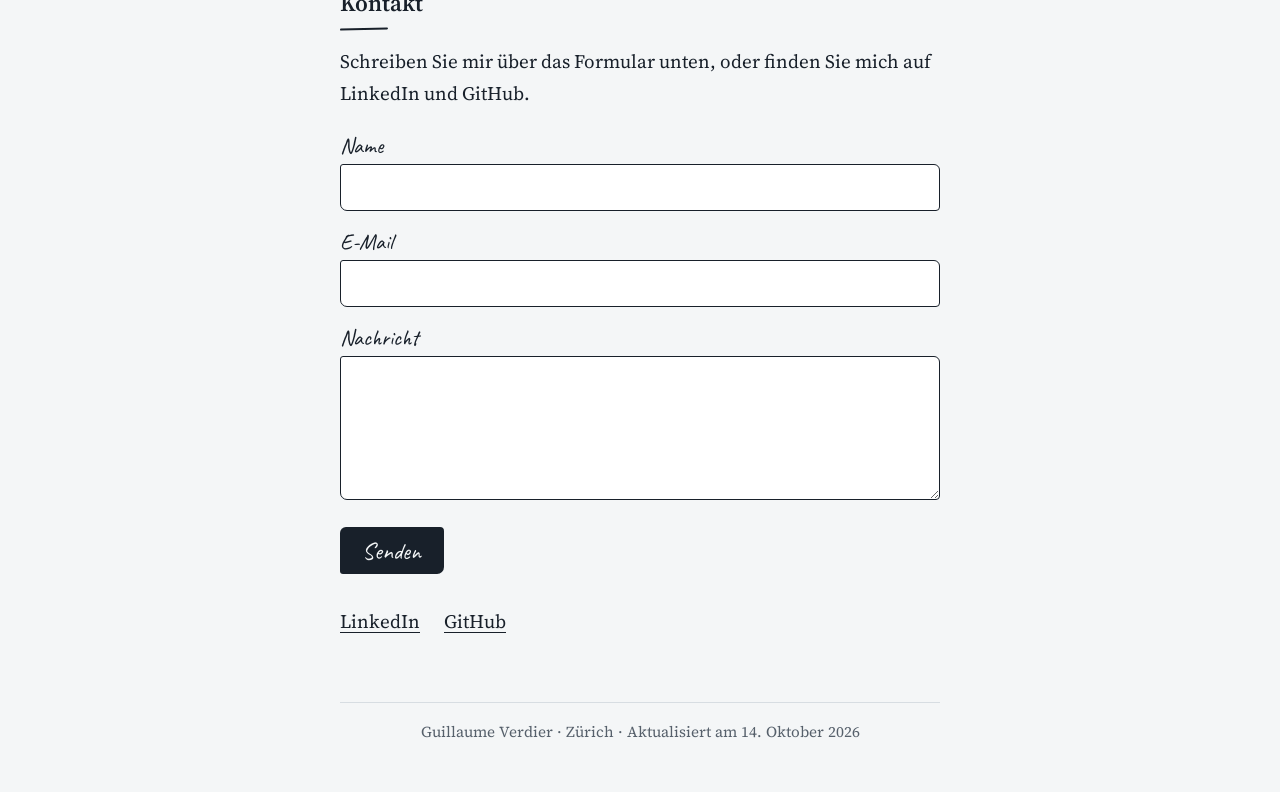
==== commit 24179aef: "Profil orienté dirigeants et chasseurs de tête, WebMCP, dessin corrigé - Repères de parcours (Google" ====
--- a/de/index.html
+++ b/de/index.html
@@ -32,10 +32,11 @@
   <link rel="preload" as="style" href="https://fonts.googleapis.com/css2?family=Caveat:wght@500&amp;family=Source+Serif+4:opsz,wght@8..60,400;8..60,600&amp;display=swap">
   <link rel="stylesheet" href="https://fonts.googleapis.com/css2?family=Caveat:wght@500&amp;family=Source+Serif+4:opsz,wght@8..60,400;8..60,600&amp;display=swap" media="print" onload="this.media='all'">
   <noscript><link rel="stylesheet" href="https://fonts.googleapis.com/css2?family=Caveat:wght@500&amp;family=Source+Serif+4:opsz,wght@8..60,400;8..60,600&amp;display=swap"></noscript>
-  <link rel="stylesheet" href="/assets/style.css">
+  <link rel="stylesheet" href="/assets/style.css?v=20261014c">
   <link rel="icon" href="/assets/favicon.svg" type="image/svg+xml">
-  <script src="/assets/contact.js" defer></script>
-  <script src="/assets/theme.js" defer></script>
+  <script src="/assets/contact.js?v=20261014c" defer></script>
+  <script src="/assets/theme.js?v=20261014c" defer></script>
+  <script src="/assets/webmcp.js?v=20261014c" defer></script>
   <script type="application/ld+json">
 {
   "@context": "https://schema.org",
@@ -81,6 +82,9 @@
     "Commerce APIs",
     "Engineering leadership",
     "Engineering management",
+    "Partner engineering",
+    "Solutions engineering",
+    "Forward-deployed engineering (FDE)",
     "Coaching",
     "Mechanical engineering"
   ],
@@ -110,7 +114,7 @@
       <h1>Guillaume Verdier</h1>
       <p class="role">Engineering Leader bei Google · E‑Commerce &amp; KI · Zürich</p>
       <figure class="sketch">
-        <svg viewBox="0 0 420 228" role="img" aria-labelledby="sketch-title" fill="none" stroke="currentColor" stroke-linecap="round" stroke-linejoin="round" stroke-width="1.5"><title id="sketch-title">Strichzeichnung von Zürich: der Uetliberg, St. Peter, das Fraumünster, das Grossmünster an der Limmat und ein Tram, dazu eine kleine Figur, die winkt und Grüezi, ich bin Guillaume sagt</title><path stroke-width="1.1" opacity=".5" vector-effect="non-scaling-stroke" d="M200 96C214 90 226 82 238 80C248 79 256 86 264 90M332 92C342 84 352 70 366 68C378 67 384 78 394 76C404 74 412 70 420 72"/><path stroke-width="1" opacity=".5" vector-effect="non-scaling-stroke" d="M360 72q6 4 10 0"/><path class="f" stroke-width="1.3" vector-effect="non-scaling-stroke" d="M0 112C14 100 30 90 50 88C70 87 86 96 104 108C118 117 130 124 150 130V150H0Z"/><path stroke-width="1.3" vector-effect="non-scaling-stroke" d="M48 88V30M44.5 44h7v6h-7zM46 58h4M48 30v-8"/><path stroke-width="1.1" vector-effect="non-scaling-stroke" d="M64 90l3-16 3 16M64.8 85h4.4M65.6 80h2.8M67 74v-3"/><path stroke-width="1" opacity=".7" vector-effect="non-scaling-stroke" d="M10 106q3-6 6 0 M22 98q3-6 6 0 M32 93q3-6 6 0 M78 96q3-6 6 0 M90 102q3-6 6 0 M102 110q3-6 6 0 M116 118q3-6 6 0 M130 124q3-6 6 0"/><path class="f" vector-effect="non-scaling-stroke" d="M84.8 150V127.6L89.6 119.6H112V150"/><path class="f" vector-effect="non-scaling-stroke" d="M112 150V86.0H129.6V150"/><circle vector-effect="non-scaling-stroke" cx="120.8" cy="98.8" r="6.4"/><path vector-effect="non-scaling-stroke" d="M120.8 98.8v-4.0M120.8 98.8l3.2 1.6"/><path vector-effect="non-scaling-stroke" d="M118.39999999999999 124.4v-10q3-4 6 0v10"/><path class="f" vector-effect="non-scaling-stroke" d="M112 86.0L120.8 54.0L129.6 86.0"/><path vector-effect="non-scaling-stroke" d="M120.8 54.0v-5"/><path class="f" vector-effect="non-scaling-stroke" d="M136.9 150V127.9L142.0 119.4H176V150"/><path vector-effect="non-scaling-stroke" d="M143.7 144.9v-16q3-5 6 0v16M153.9 144.9v-16q3-5 6 0v16M164.1 144.9v-16q3-5 6 0v16"/><path class="f" vector-effect="non-scaling-stroke" d="M176 150V88.80000000000001H186.2V150"/><circle vector-effect="non-scaling-stroke" cx="181.1" cy="100.70000000000002" r="2.72"/><path vector-effect="non-scaling-stroke" d="M179.4 117.70000000000002v-8q2-3 4 0v8"/><path class="f" vector-effect="non-scaling-stroke" d="M176 88.80000000000001L181.1 39.500000000000014L186.2 88.80000000000001"/><path vector-effect="non-scaling-stroke" d="M181.1 39.500000000000014v-5"/><path class="f" vector-effect="non-scaling-stroke" d="M186.2 150V126.2H208.3V150"/><path vector-effect="non-scaling-stroke" d="M186.2 126.2L193.0 117.7H208.3V126.2"/><path class="f" vector-effect="non-scaling-stroke" d="M214 150V122.0Q214 119.6 216.4 119.6Q222.0 108.39999999999999 227.6 119.6Q230.0 119.6 230.0 122.0V150"/><path stroke-width="2.4" vector-effect="non-scaling-stroke" d="M218.4 124.39999999999999v3.2M225.6 124.39999999999999v3.2"/><path stroke-width="2.4" vector-effect="non-scaling-stroke" d="M218.4 133.2v3.2M225.6 133.2v3.2"/><path stroke-width="2.4" vector-effect="non-scaling-stroke" d="M218.4 142.0v3.2M225.6 142.0v3.2"/><path class="f" vector-effect="non-scaling-stroke" d="M230.0 150V115.6Q230.0 113.19999999999999 232.4 113.19999999999999Q239.6 101.99999999999999 246.79999999999998 113.19999999999999Q249.2 113.19999999999999 249.2 115.6V150"/><path stroke-width="2.4" vector-effect="non-scaling-stroke" d="M234.4 117.99999999999999v3.2M244.79999999999998 117.99999999999999v3.2"/><path stroke-width="2.4" vector-effect="non-scaling-stroke" d="M234.4 126.79999999999998v3.2M244.79999999999998 126.79999999999998v3.2"/><path stroke-width="2.4" vector-effect="non-scaling-stroke" d="M234.4 135.6v3.2M244.79999999999998 135.6v3.2"/><path class="f" vector-effect="non-scaling-stroke" d="M260.1 150V124.5L270.3 114.30000000000001H312.8L323.0 124.5V150"/><path vector-effect="non-scaling-stroke" d="M265.2 150v-12q4-6 8 0v12M307.7 150v-12q4-6 8 0v12"/><path class="f" vector-effect="non-scaling-stroke" d="M272 150V93.9H285.6V150"/><path vector-effect="non-scaling-stroke" d="M272 121.1H285.6M272 100.7H285.6"/><path vector-effect="non-scaling-stroke" d="M275.40000000000003 116.0v-8q2-3 4 0v8M279.65000000000003 116.0v-8q2-3 4 0v8"/><circle vector-effect="non-scaling-stroke" cx="278.8" cy="133.0" r="2.55"/><path class="f" vector-effect="non-scaling-stroke" d="M273.7 93.9V82.0H283.90000000000003V93.9"/><path vector-effect="non-scaling-stroke" d="M276.25 91.35000000000001v-7q1.5-2.5 3 0v7M279.31 91.35000000000001v-7q1.5-2.5 3 0v7"/><path class="f" vector-effect="non-scaling-stroke" d="M273.7 82.0C273.7 73.5 278.8 75.2 278.8 65.0C278.8 75.2 283.90000000000003 73.5 283.90000000000003 82.0"/><path vector-effect="non-scaling-stroke" d="M278.8 65.0v-4.25"/><path class="f" vector-effect="non-scaling-stroke" d="M297.5 150V93.9H311.1V150"/><path vector-effect="non-scaling-stroke" d="M297.5 121.1H311.1M297.5 100.7H311.1"/><path vector-effect="non-scaling-stroke" d="M300.90000000000003 116.0v-8q2-3 4 0v8M305.15000000000003 116.0v-8q2-3 4 0v8"/><circle vector-effect="non-scaling-stroke" cx="304.3" cy="133.0" r="2.55"/><path class="f" vector-effect="non-scaling-stroke" d="M299.2 93.9V82.0H309.40000000000003V93.9"/><path vector-effect="non-scaling-stroke" d="M301.75 91.35000000000001v-7q1.5-2.5 3 0v7M304.81 91.35000000000001v-7q1.5-2.5 3 0v7"/><path class="f" vector-effect="non-scaling-stroke" d="M299.2 82.0C299.2 73.5 304.3 75.2 304.3 65.0C304.3 75.2 309.40000000000003 73.5 309.40000000000003 82.0"/><path vector-effect="non-scaling-stroke" d="M304.3 65.0v-4.25"/><path vector-effect="non-scaling-stroke" d="M285.6 116.0H297.5M288.15 150v-14q4-6 8 0v14"/><path class="f" vector-effect="non-scaling-stroke" d="M332 150V118.80000000000001Q332 116.4 334.4 116.4Q340.8 105.2 347.20000000000005 116.4Q349.6 116.4 349.6 118.80000000000001V150"/><path stroke-width="2.4" vector-effect="non-scaling-stroke" d="M336.4 121.2v3.2M345.20000000000005 121.2v3.2"/><path stroke-width="2.4" vector-effect="non-scaling-stroke" d="M336.4 130.0v3.2M345.20000000000005 130.0v3.2"/><path stroke-width="2.4" vector-effect="non-scaling-stroke" d="M336.4 138.8v3.2M345.20000000000005 138.8v3.2"/><path class="f" vector-effect="non-scaling-stroke" d="M349.6 150V128.4Q349.6 126.0 352.0 126.0Q356.0 114.8 360.00000000000006 126.0Q362.40000000000003 126.0 362.40000000000003 128.4V150"/><path stroke-width="2.4" vector-effect="non-scaling-stroke" d="M354.0 130.8v3.2M358.00000000000006 130.8v3.2"/><path stroke-width="2.4" vector-effect="non-scaling-stroke" d="M354.0 139.60000000000002v3.2M358.00000000000006 139.60000000000002v3.2"/><path class="f" vector-effect="non-scaling-stroke" d="M362.40000000000003 150V122.0Q362.40000000000003 119.6 364.8 119.6Q370.40000000000003 108.39999999999999 376.00000000000006 119.6Q378.40000000000003 119.6 378.40000000000003 122.0V150"/><path stroke-width="2.4" vector-effect="non-scaling-stroke" d="M366.8 124.39999999999999v3.2M374.00000000000006 124.39999999999999v3.2"/><path stroke-width="2.4" vector-effect="non-scaling-stroke" d="M366.8 133.2v3.2M374.00000000000006 133.2v3.2"/><path stroke-width="2.4" vector-effect="non-scaling-stroke" d="M366.8 142.0v3.2M374.00000000000006 142.0v3.2"/><path class="f" vector-effect="non-scaling-stroke" d="M378.40000000000003 150V115.6Q378.40000000000003 113.19999999999999 380.8 113.19999999999999Q388.00000000000006 101.99999999999999 395.20000000000005 113.19999999999999Q397.6 113.19999999999999 397.6 115.6V150"/><path stroke-width="2.4" vector-effect="non-scaling-stroke" d="M382.8 117.99999999999999v3.2M393.20000000000005 117.99999999999999v3.2"/><path stroke-width="2.4" vector-effect="non-scaling-stroke" d="M382.8 126.79999999999998v3.2M393.20000000000005 126.79999999999998v3.2"/><path stroke-width="2.4" vector-effect="non-scaling-stroke" d="M382.8 135.6v3.2M393.20000000000005 135.6v3.2"/><path class="f" vector-effect="non-scaling-stroke" d="M397.6 150V126.80000000000001Q397.6 124.4 400.0 124.4Q404.8 113.2 409.6 124.4Q412.0 124.4 412.0 126.80000000000001V150"/><path stroke-width="2.4" vector-effect="non-scaling-stroke" d="M402.0 129.20000000000002v3.2M407.6 129.20000000000002v3.2"/><path stroke-width="2.4" vector-effect="non-scaling-stroke" d="M402.0 138.00000000000003v3.2M407.6 138.00000000000003v3.2"/><path stroke-width="1.4" vector-effect="non-scaling-stroke" d="M0 150H420"/><path stroke-width="1.6" vector-effect="non-scaling-stroke" d="M186 158H310"/><path stroke-width="1.3" vector-effect="non-scaling-stroke" d="M186 158v10M310 158v10M186 168q15.5-12 31 0q15.5-12 31 0q15.5-12 31 0q15.5-12 31 0"/><path stroke-width="1" opacity=".7" vector-effect="non-scaling-stroke" d="M196 178h24 M262 182h30 M318 176h34 M372 184h30 M300 190h26"/><path class="f" stroke-width="1.1" vector-effect="non-scaling-stroke" d="M382 198.6c1.7 4.25 8.5 5.1 15.299999999999999 2.55c1.7 -0.85 1.7 -3.4 0 -4.25c-3.4 -1.7 -8.5 -1.7 -11.9 0.85M395.6 200.3c1.7 -3.4 0 -6.8 -0.85 -9.35c-0.85 -2.55 1.7 -4.25 3.4 -2.55l1.7 0.85"/><path stroke-width="1" opacity=".7" vector-effect="non-scaling-stroke" d="M352 36q4-4 8 0q4-4 8 0M372 48q3-3 6 0q3-3 6 0"/><path stroke-width="1.4" vector-effect="non-scaling-stroke" d="M0 224C50 223 110 224 170 223M232 224H420"/><path class="f" vector-effect="non-scaling-stroke" d="M261.2 222H347.6C355.6 222 358.8 217.2 358.8 212.4C358.8 204.4 354.0 202.8 347.6 202.8H261.2C254.8 202.8 250 204.4 250 212.4C250 217.2 253.2 222 261.2 222Z"/><path stroke-width="1" vector-effect="non-scaling-stroke" d="M252.4 210.0Q254.8 205.20000000000002 261.2 205.20000000000002M356.40000000000003 210.0Q354.0 205.20000000000002 347.6 205.20000000000002"/><path stroke-width="1" vector-effect="non-scaling-stroke" d="M267.6 206.8h9.600000000000001q2 0 2 2v4.800000000000001q0 2-2 2h-9.600000000000001q-2 0-2-2v-4.800000000000001q0-2 2-2z"/><path stroke-width="1" vector-effect="non-scaling-stroke" d="M283.6 206.8h9.600000000000001q2 0 2 2v4.800000000000001q0 2-2 2h-9.600000000000001q-2 0-2-2v-4.800000000000001q0-2 2-2z"/><path stroke-width="1" vector-effect="non-scaling-stroke" d="M299.6 206.8h9.600000000000001q2 0 2 2v4.800000000000001q0 2-2 2h-9.600000000000001q-2 0-2-2v-4.800000000000001q0-2 2-2z"/><path stroke-width="1" vector-effect="non-scaling-stroke" d="M315.6 206.8h9.600000000000001q2 0 2 2v4.800000000000001q0 2-2 2h-9.600000000000001q-2 0-2-2v-4.800000000000001q0-2 2-2z"/><path stroke-width="1" vector-effect="non-scaling-stroke" d="M331.6 206.8h9.600000000000001q2 0 2 2v4.800000000000001q0 2-2 2h-9.600000000000001q-2 0-2-2v-4.800000000000001q0-2 2-2z"/><path stroke-width="1" vector-effect="non-scaling-stroke" d="M254.8 217.2H354.0"/><path stroke-width="1" vector-effect="non-scaling-stroke" d="M296.4 202.8l8.0 -7.2l8.0 7.2M304.4 195.60000000000002v-4.800000000000001"/><circle class="f" vector-effect="non-scaling-stroke" cx="26" cy="191.1" r="6.38"/><path stroke-width="1.2" vector-effect="non-scaling-stroke" d="M20.78 187.62Q26 181.67499999999998 31.509999999999998 188.2"/><path class="f" vector-effect="non-scaling-stroke" d="M19.91 211.4Q19.330000000000002 198.35 26 198.35Q32.67 198.35 32.09 211.4Q26 213.575 19.91 211.4Z"/><path vector-effect="non-scaling-stroke" d="M23.39 212.125Q22.52 218.65 21.65 223M28.61 212.125Q29.48 218.65 30.35 223"/><path vector-effect="non-scaling-stroke" d="M31.22 201.975Q36.875 198.35 37.6 186.75M20.78 201.975Q17.3 207.05 16.575000000000003 212.85"/><path stroke-width="1" vector-effect="non-scaling-stroke" d="M35.28 182.4l-2.03 -2.9M39.05 181.675l1.74 -3.19M41.37 185.3l3.19 -1.16"/><path class="f" stroke-width="1.2" vector-effect="non-scaling-stroke" d="M56.45 178.04999999999998H218.85000000000002Q227.55 178.04999999999998 227.55 186.74999999999997V189.65Q227.55 198.35 218.85000000000002 198.35H56.45Q47.75 198.35 47.75 189.65V192.54999999999998L37.6 189.64999999999998L47.75 185.29999999999998V186.74999999999997Q47.75 178.04999999999998 56.45 178.04999999999998Z"/><text x="137.65" y="189.07" text-anchor="middle" dominant-baseline="middle" font-family="Caveat, cursive" font-size="15.95" fill="currentColor" stroke="none">Grüezi, ich bin Guillaume</text></svg>
+        <svg viewBox="0 0 420 248" role="img" aria-labelledby="sketch-title" fill="none" stroke="currentColor" stroke-linecap="round" stroke-linejoin="round" stroke-width="1.5"><title id="sketch-title">Strichzeichnung von Zürich: der Uetliberg, St. Peter, das Fraumünster, das Grossmünster an der Limmat und ein Tram, dazu eine kleine Figur, die winkt und Grüezi, ich bin Guillaume sagt</title><path stroke-width="1.1" opacity=".5" vector-effect="non-scaling-stroke" d="M200 96C214 90 226 82 238 80C248 79 256 86 264 90M332 92C342 84 352 70 366 68C378 67 384 78 394 76C404 74 412 70 420 72"/><path stroke-width="1" opacity=".5" vector-effect="non-scaling-stroke" d="M360 72q6 4 10 0"/><path class="f" stroke-width="1.3" vector-effect="non-scaling-stroke" d="M0 112C14 100 30 90 50 88C70 87 86 96 98 104C104 108 109 112 114 116V150H0Z"/><path stroke-width="1.3" vector-effect="non-scaling-stroke" d="M48 88V30M44.5 44h7v6h-7zM46 58h4M48 30v-8"/><path stroke-width="1.1" vector-effect="non-scaling-stroke" d="M64 90l3-16 3 16M64.8 85h4.4M65.6 80h2.8M67 74v-3"/><path stroke-width="1" opacity=".7" vector-effect="non-scaling-stroke" d="M10 106q3-6 6 0 M22 98q3-6 6 0 M32 93q3-6 6 0 M76 95q3-6 6 0 M88 101q3-6 6 0"/><path class="f" vector-effect="non-scaling-stroke" d="M84.8 150V127.6L89.6 119.6H112V150"/><path class="f" vector-effect="non-scaling-stroke" d="M112 150V86.0H129.6V150"/><circle vector-effect="non-scaling-stroke" cx="120.8" cy="98.8" r="6.4"/><path vector-effect="non-scaling-stroke" d="M120.8 98.8v-4.0M120.8 98.8l3.2 1.6"/><path vector-effect="non-scaling-stroke" d="M118.39999999999999 124.4v-10q3-4 6 0v10"/><path class="f" vector-effect="non-scaling-stroke" d="M112 86.0L120.8 54.0L129.6 86.0"/><path vector-effect="non-scaling-stroke" d="M120.8 54.0v-5"/><path class="f" vector-effect="non-scaling-stroke" d="M136.9 150V127.9L142.0 119.4H176V150"/><path vector-effect="non-scaling-stroke" d="M143.7 144.9v-16q3-5 6 0v16M153.9 144.9v-16q3-5 6 0v16M164.1 144.9v-16q3-5 6 0v16"/><path class="f" vector-effect="non-scaling-stroke" d="M176 150V88.80000000000001H186.2V150"/><circle vector-effect="non-scaling-stroke" cx="181.1" cy="100.70000000000002" r="2.72"/><path vector-effect="non-scaling-stroke" d="M179.4 117.70000000000002v-8q2-3 4 0v8"/><path class="f" vector-effect="non-scaling-stroke" d="M176 88.80000000000001L181.1 39.500000000000014L186.2 88.80000000000001"/><path vector-effect="non-scaling-stroke" d="M181.1 39.500000000000014v-5"/><path class="f" vector-effect="non-scaling-stroke" d="M186.2 150V126.2H208.3V150"/><path vector-effect="non-scaling-stroke" d="M186.2 126.2L193.0 117.7H208.3V126.2"/><path class="f" vector-effect="non-scaling-stroke" d="M214 150V122.0Q214 119.6 216.4 119.6Q222.0 108.39999999999999 227.6 119.6Q230.0 119.6 230.0 122.0V150"/><path stroke-width="2.4" vector-effect="non-scaling-stroke" d="M218.4 124.39999999999999v3.2M225.6 124.39999999999999v3.2"/><path stroke-width="2.4" vector-effect="non-scaling-stroke" d="M218.4 133.2v3.2M225.6 133.2v3.2"/><path stroke-width="2.4" vector-effect="non-scaling-stroke" d="M218.4 142.0v3.2M225.6 142.0v3.2"/><path class="f" vector-effect="non-scaling-stroke" d="M230.0 150V115.6Q230.0 113.19999999999999 232.4 113.19999999999999Q239.6 101.99999999999999 246.79999999999998 113.19999999999999Q249.2 113.19999999999999 249.2 115.6V150"/><path stroke-width="2.4" vector-effect="non-scaling-stroke" d="M234.4 117.99999999999999v3.2M244.79999999999998 117.99999999999999v3.2"/><path stroke-width="2.4" vector-effect="non-scaling-stroke" d="M234.4 126.79999999999998v3.2M244.79999999999998 126.79999999999998v3.2"/><path stroke-width="2.4" vector-effect="non-scaling-stroke" d="M234.4 135.6v3.2M244.79999999999998 135.6v3.2"/><path class="f" vector-effect="non-scaling-stroke" d="M260.1 150V124.5L270.3 114.30000000000001H312.8L323.0 124.5V150"/><path vector-effect="non-scaling-stroke" d="M265.2 150v-12q4-6 8 0v12M307.7 150v-12q4-6 8 0v12"/><path class="f" vector-effect="non-scaling-stroke" d="M272 150V93.9H285.6V150"/><path vector-effect="non-scaling-stroke" d="M272 121.1H285.6M272 100.7H285.6"/><path vector-effect="non-scaling-stroke" d="M275.40000000000003 116.0v-8q2-3 4 0v8M279.65000000000003 116.0v-8q2-3 4 0v8"/><circle vector-effect="non-scaling-stroke" cx="278.8" cy="133.0" r="2.55"/><path class="f" vector-effect="non-scaling-stroke" d="M273.7 93.9V82.0H283.90000000000003V93.9"/><path vector-effect="non-scaling-stroke" d="M276.25 91.35000000000001v-7q1.5-2.5 3 0v7M279.31 91.35000000000001v-7q1.5-2.5 3 0v7"/><path class="f" vector-effect="non-scaling-stroke" d="M273.7 82.0C273.7 73.5 278.8 75.2 278.8 65.0C278.8 75.2 283.90000000000003 73.5 283.90000000000003 82.0"/><path vector-effect="non-scaling-stroke" d="M278.8 65.0v-4.25"/><path class="f" vector-effect="non-scaling-stroke" d="M297.5 150V93.9H311.1V150"/><path vector-effect="non-scaling-stroke" d="M297.5 121.1H311.1M297.5 100.7H311.1"/><path vector-effect="non-scaling-stroke" d="M300.90000000000003 116.0v-8q2-3 4 0v8M305.15000000000003 116.0v-8q2-3 4 0v8"/><circle vector-effect="non-scaling-stroke" cx="304.3" cy="133.0" r="2.55"/><path class="f" vector-effect="non-scaling-stroke" d="M299.2 93.9V82.0H309.40000000000003V93.9"/><path vector-effect="non-scaling-stroke" d="M301.75 91.35000000000001v-7q1.5-2.5 3 0v7M304.81 91.35000000000001v-7q1.5-2.5 3 0v7"/><path class="f" vector-effect="non-scaling-stroke" d="M299.2 82.0C299.2 73.5 304.3 75.2 304.3 65.0C304.3 75.2 309.40000000000003 73.5 309.40000000000003 82.0"/><path vector-effect="non-scaling-stroke" d="M304.3 65.0v-4.25"/><path vector-effect="non-scaling-stroke" d="M285.6 116.0H297.5M288.15 150v-14q4-6 8 0v14"/><path class="f" vector-effect="non-scaling-stroke" d="M332 150V118.80000000000001Q332 116.4 334.4 116.4Q340.8 105.2 347.20000000000005 116.4Q349.6 116.4 349.6 118.80000000000001V150"/><path stroke-width="2.4" vector-effect="non-scaling-stroke" d="M336.4 121.2v3.2M345.20000000000005 121.2v3.2"/><path stroke-width="2.4" vector-effect="non-scaling-stroke" d="M336.4 130.0v3.2M345.20000000000005 130.0v3.2"/><path stroke-width="2.4" vector-effect="non-scaling-stroke" d="M336.4 138.8v3.2M345.20000000000005 138.8v3.2"/><path class="f" vector-effect="non-scaling-stroke" d="M349.6 150V128.4Q349.6 126.0 352.0 126.0Q356.0 114.8 360.00000000000006 126.0Q362.40000000000003 126.0 362.40000000000003 128.4V150"/><path stroke-width="2.4" vector-effect="non-scaling-stroke" d="M354.0 130.8v3.2M358.00000000000006 130.8v3.2"/><path stroke-width="2.4" vector-effect="non-scaling-stroke" d="M354.0 139.60000000000002v3.2M358.00000000000006 139.60000000000002v3.2"/><path class="f" vector-effect="non-scaling-stroke" d="M362.40000000000003 150V122.0Q362.40000000000003 119.6 364.8 119.6Q370.40000000000003 108.39999999999999 376.00000000000006 119.6Q378.40000000000003 119.6 378.40000000000003 122.0V150"/><path stroke-width="2.4" vector-effect="non-scaling-stroke" d="M366.8 124.39999999999999v3.2M374.00000000000006 124.39999999999999v3.2"/><path stroke-width="2.4" vector-effect="non-scaling-stroke" d="M366.8 133.2v3.2M374.00000000000006 133.2v3.2"/><path stroke-width="2.4" vector-effect="non-scaling-stroke" d="M366.8 142.0v3.2M374.00000000000006 142.0v3.2"/><path class="f" vector-effect="non-scaling-stroke" d="M378.40000000000003 150V115.6Q378.40000000000003 113.19999999999999 380.8 113.19999999999999Q388.00000000000006 101.99999999999999 395.20000000000005 113.19999999999999Q397.6 113.19999999999999 397.6 115.6V150"/><path stroke-width="2.4" vector-effect="non-scaling-stroke" d="M382.8 117.99999999999999v3.2M393.20000000000005 117.99999999999999v3.2"/><path stroke-width="2.4" vector-effect="non-scaling-stroke" d="M382.8 126.79999999999998v3.2M393.20000000000005 126.79999999999998v3.2"/><path stroke-width="2.4" vector-effect="non-scaling-stroke" d="M382.8 135.6v3.2M393.20000000000005 135.6v3.2"/><path class="f" vector-effect="non-scaling-stroke" d="M397.6 150V126.80000000000001Q397.6 124.4 400.0 124.4Q404.8 113.2 409.6 124.4Q412.0 124.4 412.0 126.80000000000001V150"/><path stroke-width="2.4" vector-effect="non-scaling-stroke" d="M402.0 129.20000000000002v3.2M407.6 129.20000000000002v3.2"/><path stroke-width="2.4" vector-effect="non-scaling-stroke" d="M402.0 138.00000000000003v3.2M407.6 138.00000000000003v3.2"/><path stroke-width="1.4" vector-effect="non-scaling-stroke" d="M0 150H420"/><path class="f" stroke-width="1.4" vector-effect="non-scaling-stroke" d="M194 200L214 151H240L264 200Z"/><path stroke-width="1" vector-effect="non-scaling-stroke" d="M196.0 195.1v-3.4M261.6 195.1v-3.4 M200.0 185.3v-3.0M256.8 185.3v-3.0 M204.0 175.5v-2.8M252.0 175.5v-2.8 M208.0 165.7v-2.5M247.2 165.7v-2.5 M212.0 155.9v-2.1M242.4 155.9v-2.1"/><path stroke-width="1" vector-effect="non-scaling-stroke" d="M196 194.5L215 147.8M262.5 194.5L239 147.8"/><path stroke-width="1" vector-effect="non-scaling-stroke" d="M197.0 192.7v-14.7m-2.6 0h5.3"/><path stroke-width="1" vector-effect="non-scaling-stroke" d="M260.4 192.7v-14.7m-2.6 0h5.3"/><path stroke-width="1" vector-effect="non-scaling-stroke" d="M205.0 173.1v-11.2m-2.0 0h4.0"/><path stroke-width="1" vector-effect="non-scaling-stroke" d="M250.8 173.1v-11.2m-2.0 0h4.0"/><path stroke-width="0.8" opacity=".3" vector-effect="non-scaling-stroke" d="M227 156V198"/><path stroke-width="1" opacity=".7" vector-effect="non-scaling-stroke" d="M146 166h28 M276 168h26 M318 176h34 M372 166h30 M120 184h26 M282 188h30 M348 192h22"/><path stroke-width="1.5" vector-effect="non-scaling-stroke" d="M0 200H420"/><path stroke-width="1" opacity=".5" vector-effect="non-scaling-stroke" d="M222 200v4 M250 200v4 M278 200v4 M306 200v4 M334 200v4 M362 200v4 M390 200v4 M418 200v4"/><path class="f" stroke-width="1.1" vector-effect="non-scaling-stroke" d="M60 188.6c1.7 4.25 8.5 5.1 15.299999999999999 2.55c1.7 -0.85 1.7 -3.4 0 -4.25c-3.4 -1.7 -8.5 -1.7 -11.9 0.85M73.6 190.3c1.7 -3.4 0 -6.8 -0.85 -9.35c-0.85 -2.55 1.7 -4.25 3.4 -2.55l1.7 0.85"/><path stroke-width="1" opacity=".7" vector-effect="non-scaling-stroke" d="M352 36q4-4 8 0q4-4 8 0M372 48q3-3 6 0q3-3 6 0"/><path stroke-width="1.4" vector-effect="non-scaling-stroke" d="M0 240H420"/><path stroke-width="1" opacity=".6" vector-effect="non-scaling-stroke" d="M220 243.5H404"/><g transform="translate(232 240) scale(0.78)"><path class="f" vector-effect="non-scaling-stroke" d="M6 -4H68V-30H10Q4-30 3-24L1-10Q0-4 6-4Z"/><path class="f" vector-effect="non-scaling-stroke" d="M72 -4H134Q139-4 139-9V-30H72Z"/><path stroke-width="0.9" vector-effect="non-scaling-stroke" d="M68 -7h4v-20h-4M69.3 -26v18M70.7 -26v18"/><path fill="currentColor" stroke="none" opacity=".22" d="M1.6 -15.5L1 -10Q0-4 6-4H68V-15.5ZM72 -15.5V-4H134Q139-4 139-9V-15.5Z"/><path stroke-width="0.9" vector-effect="non-scaling-stroke" d="M1.6 -15.5H68M72 -15.5H139"/><path stroke-width="0.9" vector-effect="non-scaling-stroke" d="M3.6 -26.5L2.6 -17H10V-26.5Z"/><path stroke-width="0.9" vector-effect="non-scaling-stroke" d="M14 -26.5h7q1 0 1 1v7.5q0 1-1 1h-7q-1 0-1-1v-7.5q0-1 1-1z"/><path stroke-width="0.9" vector-effect="non-scaling-stroke" d="M37 -26.5h7q1 0 1 1v7.5q0 1-1 1h-7q-1 0-1-1v-7.5q0-1 1-1z"/><path stroke-width="0.9" vector-effect="non-scaling-stroke" d="M47 -26.5h7q1 0 1 1v7.5q0 1-1 1h-7q-1 0-1-1v-7.5q0-1 1-1z"/><path stroke-width="0.9" vector-effect="non-scaling-stroke" d="M79 -26.5h7q1 0 1 1v7.5q0 1-1 1h-7q-1 0-1-1v-7.5q0-1 1-1z"/><path stroke-width="0.9" vector-effect="non-scaling-stroke" d="M89 -26.5h7q1 0 1 1v7.5q0 1-1 1h-7q-1 0-1-1v-7.5q0-1 1-1z"/><path stroke-width="0.9" vector-effect="non-scaling-stroke" d="M107 -26.5h7q1 0 1 1v7.5q0 1-1 1h-7q-1 0-1-1v-7.5q0-1 1-1z"/><path stroke-width="0.9" vector-effect="non-scaling-stroke" d="M125 -26.5h7q1 0 1 1v7.5q0 1-1 1h-7q-1 0-1-1v-7.5q0-1 1-1z"/><path stroke-width="0.9" vector-effect="non-scaling-stroke" d="M23 -4V-27H31V-4M27 -27V-4"/><path stroke-width="0.9" vector-effect="non-scaling-stroke" d="M57 -4V-27H65V-4M61 -27V-4"/><path stroke-width="0.9" vector-effect="non-scaling-stroke" d="M98 -4V-27H106V-4M102 -27V-4"/><path stroke-width="0.9" vector-effect="non-scaling-stroke" d="M116 -4V-27H124V-4M120 -27V-4"/><path stroke-width="2.2" vector-effect="non-scaling-stroke" d="M3.4 -7.2h.1"/><path class="f" stroke-width="0.9" vector-effect="non-scaling-stroke" d="M3.5 -37h12v6.6h-12z"/><path stroke-width="1.15" vector-effect="non-scaling-stroke" d="M7.6 -35.2q1.9-1.9 3.8 0q.8 1.2-.6 2.4l-3.2 1.9h4.1"/><path stroke-width="0.9" vector-effect="non-scaling-stroke" d="M28 -30v-2.5h14v2.5M84 -30v-2h12v2"/><path stroke-width="1" vector-effect="non-scaling-stroke" d="M36 -32.5l9-6.5-7-4.5M34 -43.5h9"/><path stroke-width="0.9" vector-effect="non-scaling-stroke" d="M10 -4v2h14v-2"/><circle vector-effect="non-scaling-stroke" cx="13.5" cy="-1.5" r="1.6" class="f"/><circle vector-effect="non-scaling-stroke" cx="20.5" cy="-1.5" r="1.6" class="f"/><path stroke-width="0.9" vector-effect="non-scaling-stroke" d="M52 -4v2h14v-2"/><circle vector-effect="non-scaling-stroke" cx="55.5" cy="-1.5" r="1.6" class="f"/><circle vector-effect="non-scaling-stroke" cx="62.5" cy="-1.5" r="1.6" class="f"/><path stroke-width="0.9" vector-effect="non-scaling-stroke" d="M80 -4v2h14v-2"/><circle vector-effect="non-scaling-stroke" cx="83.5" cy="-1.5" r="1.6" class="f"/><circle vector-effect="non-scaling-stroke" cx="90.5" cy="-1.5" r="1.6" class="f"/><path stroke-width="0.9" vector-effect="non-scaling-stroke" d="M120 -4v2h14v-2"/><circle vector-effect="non-scaling-stroke" cx="123.5" cy="-1.5" r="1.6" class="f"/><circle vector-effect="non-scaling-stroke" cx="130.5" cy="-1.5" r="1.6" class="f"/></g><circle class="f" vector-effect="non-scaling-stroke" cx="24" cy="213.6" r="5.28"/><path stroke-width="1.2" vector-effect="non-scaling-stroke" d="M19.68 210.72Q24 205.79999999999998 28.56 211.2"/><path class="f" vector-effect="non-scaling-stroke" d="M18.96 230.4Q18.48 219.6 24 219.6Q29.52 219.6 29.04 230.4Q24 232.2 18.96 230.4Z"/><path vector-effect="non-scaling-stroke" d="M21.84 231.0Q21.12 236.4 20.4 240M26.16 231.0Q26.88 236.4 27.6 240"/><path vector-effect="non-scaling-stroke" d="M28.32 222.6Q33.0 219.6 33.6 210.0M19.68 222.6Q16.8 226.8 16.2 231.6"/><path stroke-width="1" vector-effect="non-scaling-stroke" d="M31.68 206.4l-1.68 -2.4M34.8 205.8l1.44 -2.64M36.72 208.8l2.64 -0.96"/><path class="f" stroke-width="1.2" vector-effect="non-scaling-stroke" d="M49.2 202.79999999999998H183.60000000000002Q190.8 202.79999999999998 190.8 209.99999999999997V212.4Q190.8 219.6 183.60000000000002 219.6H49.2Q42.0 219.6 42.0 212.4V214.79999999999998L33.6 212.39999999999998L42.0 208.79999999999998V209.99999999999997Q42.0 202.79999999999998 49.2 202.79999999999998Z"/><text x="116.4" y="211.92" text-anchor="middle" dominant-baseline="middle" font-family="Caveat, cursive" font-size="13.2" fill="currentColor" stroke="none">Grüezi, ich bin Guillaume</text></svg>
         <figcaption lang="en">let's talk</figcaption>
       </figure>
     </header>
@@ -119,7 +123,7 @@
       <section aria-labelledby="today">
         <h2 id="today">Heute</h2>
         <p>Ich leite Shopping Partner Engineering bei Google: eine globale Organisation mit 33 Personen, Managern und Engineers, in Europa, den USA und Asien. Wir sorgen für den technischen Erfolg des E-Commerce-API-Ökosystems von Google, das Millionen von Händlern nutzen, von globalen Retailern bis zu E-Commerce-Plattformen.</p>
-        <p>Ich definiere die technische Strategie für unser Händler-Ökosystem, berate Partner bis auf C-Level und verbringe einen grossen Teil meiner Zeit damit, Menschen zu coachen und Führungskräfte zu entwickeln.</p>
+        <p>Im Branchenjargon ist das Partner und Solutions Engineering, nah an dem, was man heute Forward-Deployed Engineering (FDE) nennt: Ich war FDE, bevor es cool war, und heute leite ich solche Teams. Ich berate Partner bis auf C-Level und verbringe einen grossen Teil meiner Zeit damit, Menschen zu coachen und Führungskräfte zu entwickeln.</p>
         <p>Ich bleibe auch hands-on. Ich baue KI-Prototypen und KI-gestützte E-Commerce-Demos mit <a class="quiet" href="https://modelcontextprotocol.io/">MCP</a>, <a class="quiet" href="https://webmachinelearning.github.io/webmcp/">WebMCP</a> und A2A, arbeite an Protokollen für Agentic Commerce wie <a class="quiet" href="https://ucp.dev/">UCP</a>, dem Universal Commerce Protocol, und habe über 300 Engineers in KI-Tools geschult. KI-Transformation, im E-Commerce und weit darüber hinaus, liegt mir sehr am Herzen.</p>
       </section>
 
@@ -127,18 +131,19 @@
         <h2 id="highlights">Highlights</h2>
         <ul class="highlights">
           <li>Vom Einstieg als Individual Contributor bis zur globalen Leitung einer Engineering-Organisation, mit fünf Beförderungen und 11 Rollen in Dublin, London und Zürich.</li>
-          <li>In den letzten zwei Jahren unter den Top 4 % bei Google («Transformative Impact», die höchste Leistungsbewertung), auf meiner aktuellen Stufe als Senior Manager, eine Stufe unter Director, und schon mehrmals zuvor in meiner Karriere.</li>
+          <li>Top 4 % bei Google («Transformative Impact») in den letzten zwei Jahren als Senior Manager, und schon mehrmals zuvor.</li>
+          <li>Definition der 3-Jahres-Technologiestrategie für das Händler-Ökosystem von Google, mit Einfluss auf Produkt- und Engineering-Roadmaps bis auf VP- und CEO-Ebene.</li>
+          <li>Turnaround von Teams in Schwierigkeiten durch Coaching und Reorganisation, und Ersatz von 40 % Fluktuation innerhalb eines Quartals ohne Leistungseinbruch.</li>
           <li>Technische Leitung des Launches von <a class="quiet" href="https://www.blogdumoderateur.com/google-shopping-actions-acheter-avec-google/">Buy on Google</a> in Frankreich mit Launch-Partnern wie Carrefour, inklusive Aufbau des Support-Teams von Grund auf (10 Engineers).</li>
           <li>Leitung der Integrationsstrategie für E-Commerce-Plattformen wie Shopify, WooCommerce und PrestaShop, als Beitrag zu 50 % mehr neuen Händlern pro Jahr.</li>
           <li>Erste Einstellung in Europa nach der Übernahme von <a class="quiet" href="https://techcrunch.com/2013/02/06/google-acquires-channel-intelligence-to-boost-product-recommendations-and-e-commer-with-users/">Channel Intelligence</a> durch Google: Ausbau des EMEA-Teams von 1 auf 12 Personen und 20 Mio. USD Werbeausgaben im ersten Jahr.</li>
-          <li>Leitung der internationalen Operations für die Launches von Google Wallet in 160 Ländern, mit einer Bearbeitungszeit, die von 55 Tagen auf unter einen Tag sank.</li>
         </ul>
       </section>
 
       <section aria-labelledby="path">
         <h2 id="path">Werdegang</h2>
         <p>Ich bin ausgebildeter Maschinenbauingenieur (<a class="quiet" href="https://www.icam.fr/">ICAM</a>, Frankreich) und habe danach an der <a class="quiet" href="https://www.london.edu/">London Business School</a> einen Master in Management gemacht. Programmieren habe ich nebenbei gelernt, aus Leidenschaft, und daraus wurde mein Beruf. Vor Google war ich einer der ersten Mitarbeitenden von <a class="quiet" href="https://www.bbc.com/news/technology-27261504">Rangespan</a>, einem Londoner Start-up, das später von Google übernommen wurde.</p>
-        <p>Ich habe in Frankreich, Brasilien, Kanada, den USA, Irland und Grossbritannien gelebt, heute lebe ich in Zürich. Ich arbeite auf Französisch und Englisch und spreche Deutsch auf B1-Niveau. Und vor allem bin ich Papa.</p>
+        <p>Zu Google kam ich 2011 in Dublin, dann London, und seit 2018 bin ich in Zürich. Gelebt habe ich auch in Frankreich, Brasilien, Kanada und den USA. Ich arbeite auf Französisch und Englisch, spreche Deutsch auf B1-Niveau und habe eine Niederlassungsbewilligung C. Und vor allem bin ich Papa.</p>
       </section>
 
       <section aria-labelledby="talk">
@@ -151,7 +156,7 @@
           <li>Engineering Leadership und Coaching</li>
           <li>Nebenprojekte</li>
         </ul>
-        <p class="note">Ein Kaffee in Zürich, ein Call, eine Idee oder ein Projekt: Melden Sie sich einfach.</p>
+        <p class="note">Ein Kaffee in Zürich, ein Call, eine Idee, ein Projekt oder eine Gelegenheit: Melden Sie sich einfach.</p>
       </section>
 
       <section aria-labelledby="contact">
--- a/assets/style.css
+++ b/assets/style.css
@@ -131,6 +131,8 @@
 
 .sketch { margin: 2rem auto 0; max-width: 30rem; }
 .sketch svg { display: block; width: 100%; height: auto; color: var(--ink); }
+/* Formes pleines du dessin : peintes avec la couleur du fond pour masquer ce qui est derrière. */
+.sketch .f { fill: var(--paper); }
 .sketch figcaption {
   margin-top: 0.25rem;
   font-family: var(--hand);
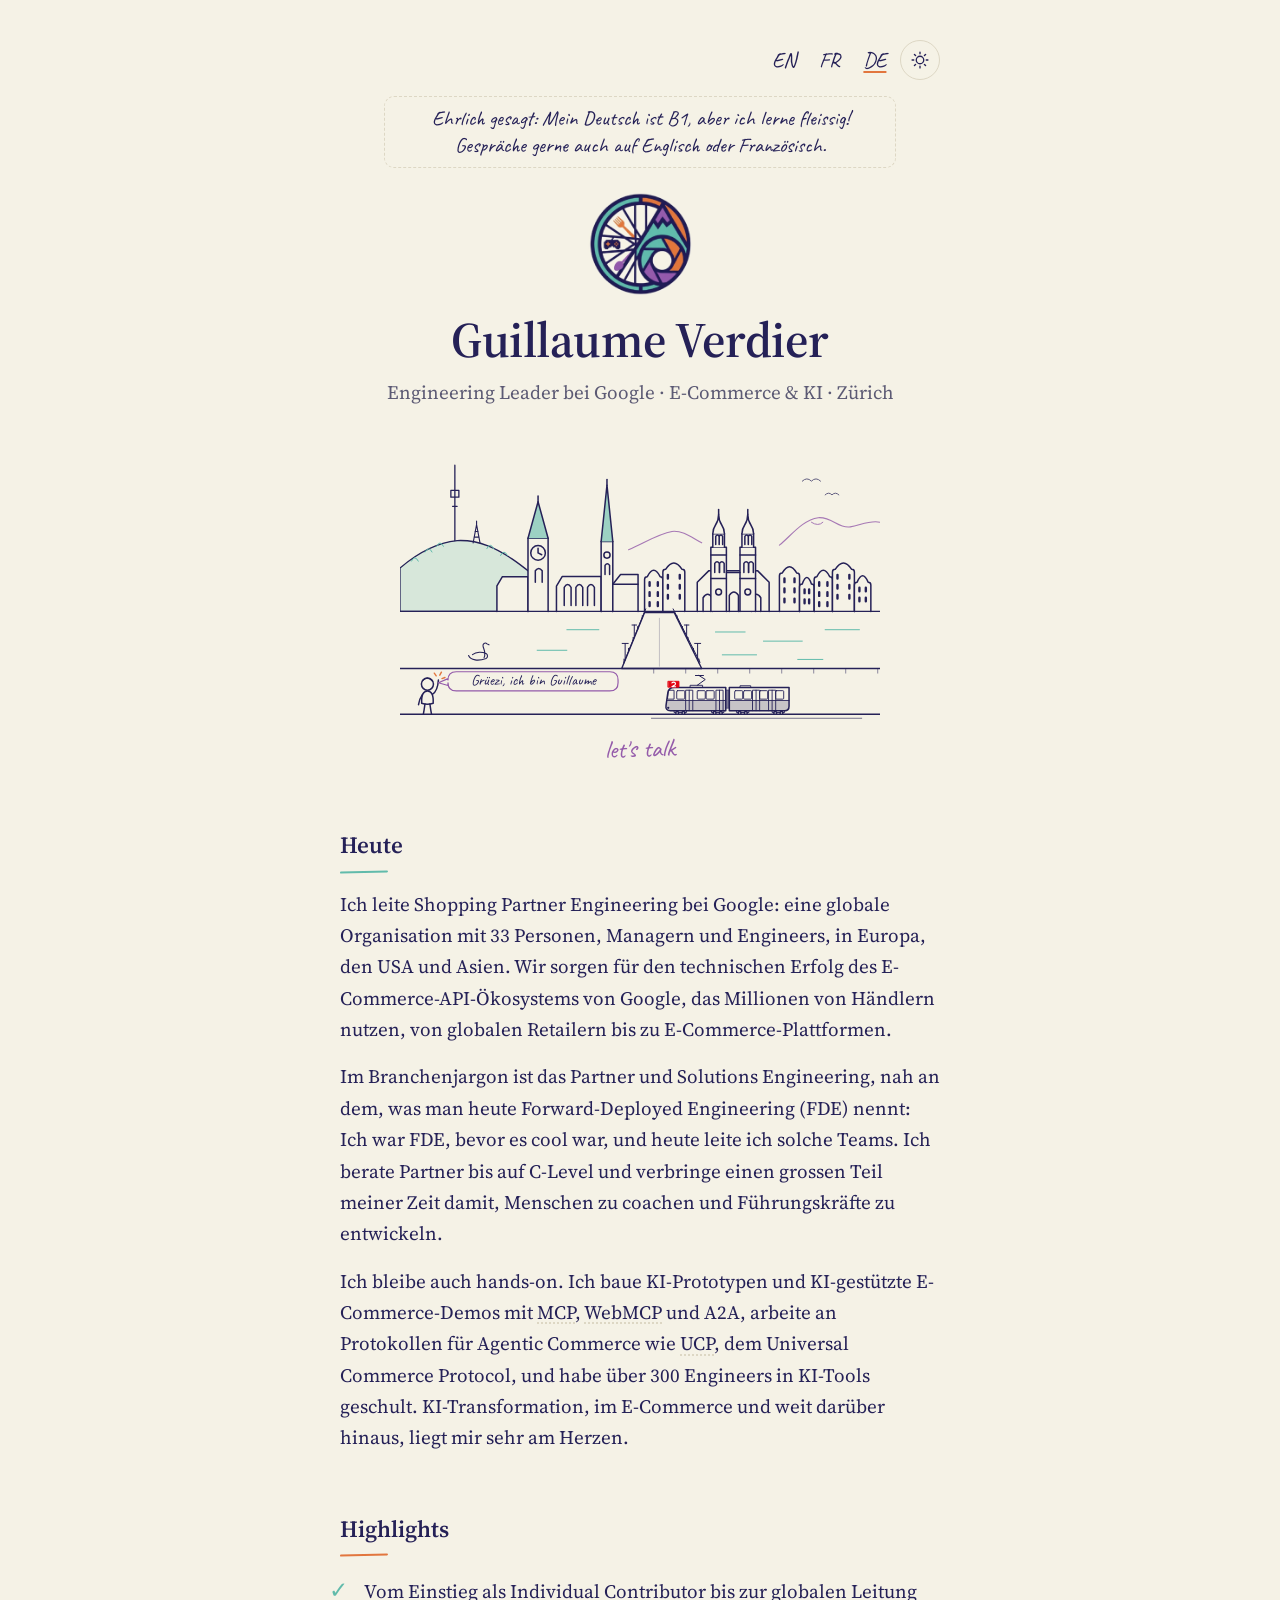
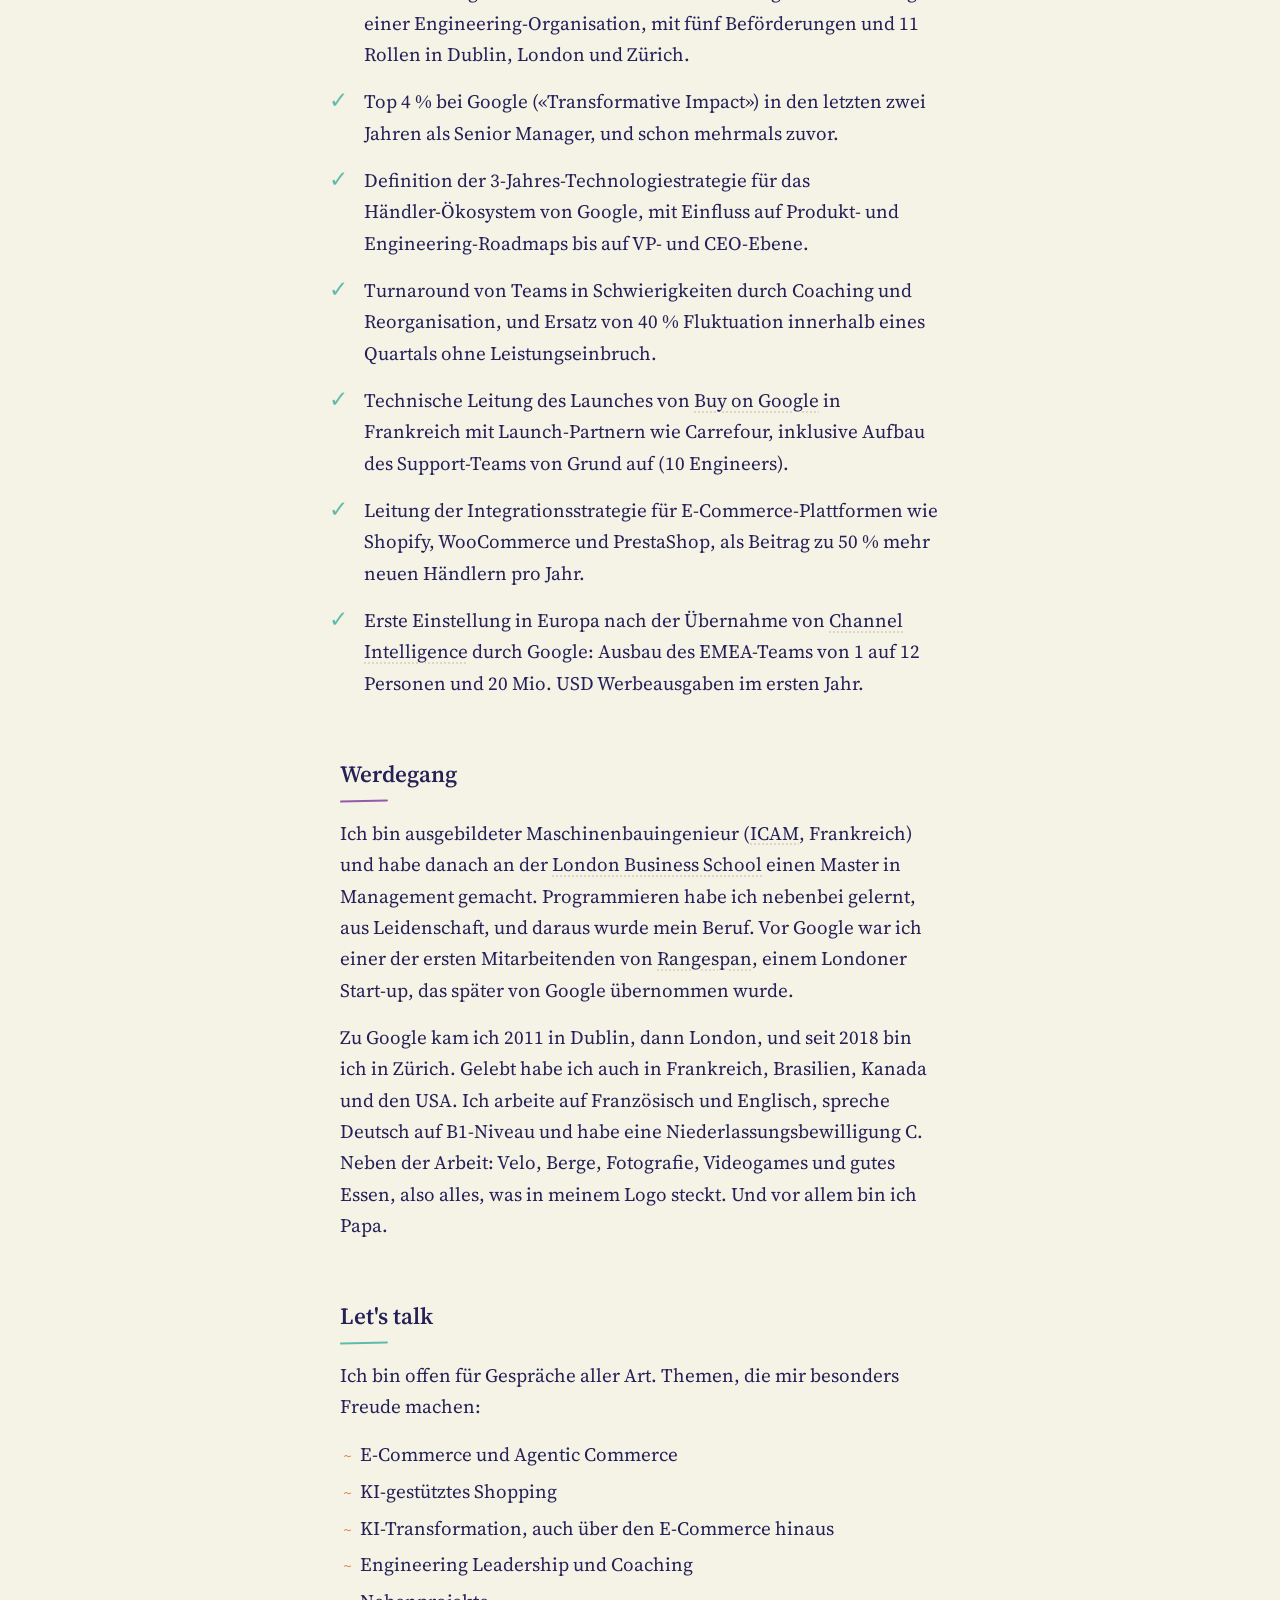
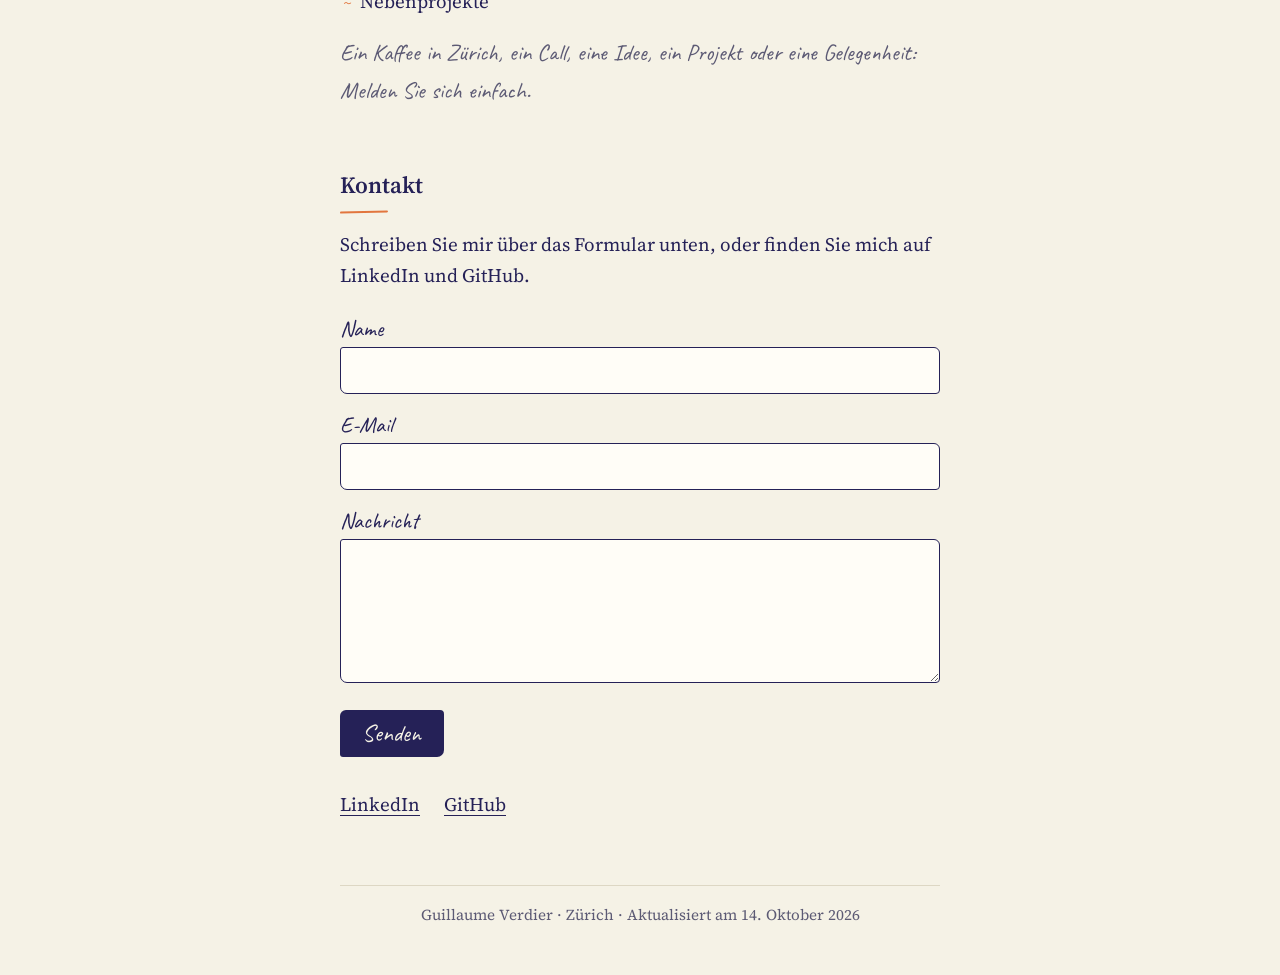
==== commit 12c6e0f3: "Logo et palette du profil GitHub, dessin de Zurich en couleur, centres d'intérêt Fond crème, encre b" ====
--- a/de/index.html
+++ b/de/index.html
@@ -32,11 +32,12 @@
   <link rel="preload" as="style" href="https://fonts.googleapis.com/css2?family=Caveat:wght@500&amp;family=Source+Serif+4:opsz,wght@8..60,400;8..60,600&amp;display=swap">
   <link rel="stylesheet" href="https://fonts.googleapis.com/css2?family=Caveat:wght@500&amp;family=Source+Serif+4:opsz,wght@8..60,400;8..60,600&amp;display=swap" media="print" onload="this.media='all'">
   <noscript><link rel="stylesheet" href="https://fonts.googleapis.com/css2?family=Caveat:wght@500&amp;family=Source+Serif+4:opsz,wght@8..60,400;8..60,600&amp;display=swap"></noscript>
-  <link rel="stylesheet" href="/assets/style.css?v=20261014c">
-  <link rel="icon" href="/assets/favicon.svg" type="image/svg+xml">
-  <script src="/assets/contact.js?v=20261014c" defer></script>
-  <script src="/assets/theme.js?v=20261014c" defer></script>
-  <script src="/assets/webmcp.js?v=20261014c" defer></script>
+  <link rel="stylesheet" href="/assets/style.css?v=20261015b">
+  <link rel="icon" href="/assets/favicon-64.png" type="image/png" sizes="64x64">
+  <link rel="apple-touch-icon" href="/assets/apple-touch-icon.png">
+  <script src="/assets/contact.js?v=20261015b" defer></script>
+  <script src="/assets/theme.js?v=20261015b" defer></script>
+  <script src="/assets/webmcp.js?v=20261015b" defer></script>
   <script type="application/ld+json">
 {
   "@context": "https://schema.org",
@@ -111,10 +112,11 @@
     <p class="lang-note" role="note">Ehrlich gesagt: Mein Deutsch ist B1, aber ich lerne fleissig! Gespräche gerne auch auf Englisch oder Französisch.</p>
 
     <header class="intro">
+      <img class="logo" src="/assets/logo.png" width="240" height="240" alt="Logo: ein Velorad mit Gabel, Löffel und Gamecontroller, ein Berg und ein Kameraobjektiv">
       <h1>Guillaume Verdier</h1>
       <p class="role">Engineering Leader bei Google · E‑Commerce &amp; KI · Zürich</p>
       <figure class="sketch">
-        <svg viewBox="0 0 420 248" role="img" aria-labelledby="sketch-title" fill="none" stroke="currentColor" stroke-linecap="round" stroke-linejoin="round" stroke-width="1.5"><title id="sketch-title">Strichzeichnung von Zürich: der Uetliberg, St. Peter, das Fraumünster, das Grossmünster an der Limmat und ein Tram, dazu eine kleine Figur, die winkt und Grüezi, ich bin Guillaume sagt</title><path stroke-width="1.1" opacity=".5" vector-effect="non-scaling-stroke" d="M200 96C214 90 226 82 238 80C248 79 256 86 264 90M332 92C342 84 352 70 366 68C378 67 384 78 394 76C404 74 412 70 420 72"/><path stroke-width="1" opacity=".5" vector-effect="non-scaling-stroke" d="M360 72q6 4 10 0"/><path class="f" stroke-width="1.3" vector-effect="non-scaling-stroke" d="M0 112C14 100 30 90 50 88C70 87 86 96 98 104C104 108 109 112 114 116V150H0Z"/><path stroke-width="1.3" vector-effect="non-scaling-stroke" d="M48 88V30M44.5 44h7v6h-7zM46 58h4M48 30v-8"/><path stroke-width="1.1" vector-effect="non-scaling-stroke" d="M64 90l3-16 3 16M64.8 85h4.4M65.6 80h2.8M67 74v-3"/><path stroke-width="1" opacity=".7" vector-effect="non-scaling-stroke" d="M10 106q3-6 6 0 M22 98q3-6 6 0 M32 93q3-6 6 0 M76 95q3-6 6 0 M88 101q3-6 6 0"/><path class="f" vector-effect="non-scaling-stroke" d="M84.8 150V127.6L89.6 119.6H112V150"/><path class="f" vector-effect="non-scaling-stroke" d="M112 150V86.0H129.6V150"/><circle vector-effect="non-scaling-stroke" cx="120.8" cy="98.8" r="6.4"/><path vector-effect="non-scaling-stroke" d="M120.8 98.8v-4.0M120.8 98.8l3.2 1.6"/><path vector-effect="non-scaling-stroke" d="M118.39999999999999 124.4v-10q3-4 6 0v10"/><path class="f" vector-effect="non-scaling-stroke" d="M112 86.0L120.8 54.0L129.6 86.0"/><path vector-effect="non-scaling-stroke" d="M120.8 54.0v-5"/><path class="f" vector-effect="non-scaling-stroke" d="M136.9 150V127.9L142.0 119.4H176V150"/><path vector-effect="non-scaling-stroke" d="M143.7 144.9v-16q3-5 6 0v16M153.9 144.9v-16q3-5 6 0v16M164.1 144.9v-16q3-5 6 0v16"/><path class="f" vector-effect="non-scaling-stroke" d="M176 150V88.80000000000001H186.2V150"/><circle vector-effect="non-scaling-stroke" cx="181.1" cy="100.70000000000002" r="2.72"/><path vector-effect="non-scaling-stroke" d="M179.4 117.70000000000002v-8q2-3 4 0v8"/><path class="f" vector-effect="non-scaling-stroke" d="M176 88.80000000000001L181.1 39.500000000000014L186.2 88.80000000000001"/><path vector-effect="non-scaling-stroke" d="M181.1 39.500000000000014v-5"/><path class="f" vector-effect="non-scaling-stroke" d="M186.2 150V126.2H208.3V150"/><path vector-effect="non-scaling-stroke" d="M186.2 126.2L193.0 117.7H208.3V126.2"/><path class="f" vector-effect="non-scaling-stroke" d="M214 150V122.0Q214 119.6 216.4 119.6Q222.0 108.39999999999999 227.6 119.6Q230.0 119.6 230.0 122.0V150"/><path stroke-width="2.4" vector-effect="non-scaling-stroke" d="M218.4 124.39999999999999v3.2M225.6 124.39999999999999v3.2"/><path stroke-width="2.4" vector-effect="non-scaling-stroke" d="M218.4 133.2v3.2M225.6 133.2v3.2"/><path stroke-width="2.4" vector-effect="non-scaling-stroke" d="M218.4 142.0v3.2M225.6 142.0v3.2"/><path class="f" vector-effect="non-scaling-stroke" d="M230.0 150V115.6Q230.0 113.19999999999999 232.4 113.19999999999999Q239.6 101.99999999999999 246.79999999999998 113.19999999999999Q249.2 113.19999999999999 249.2 115.6V150"/><path stroke-width="2.4" vector-effect="non-scaling-stroke" d="M234.4 117.99999999999999v3.2M244.79999999999998 117.99999999999999v3.2"/><path stroke-width="2.4" vector-effect="non-scaling-stroke" d="M234.4 126.79999999999998v3.2M244.79999999999998 126.79999999999998v3.2"/><path stroke-width="2.4" vector-effect="non-scaling-stroke" d="M234.4 135.6v3.2M244.79999999999998 135.6v3.2"/><path class="f" vector-effect="non-scaling-stroke" d="M260.1 150V124.5L270.3 114.30000000000001H312.8L323.0 124.5V150"/><path vector-effect="non-scaling-stroke" d="M265.2 150v-12q4-6 8 0v12M307.7 150v-12q4-6 8 0v12"/><path class="f" vector-effect="non-scaling-stroke" d="M272 150V93.9H285.6V150"/><path vector-effect="non-scaling-stroke" d="M272 121.1H285.6M272 100.7H285.6"/><path vector-effect="non-scaling-stroke" d="M275.40000000000003 116.0v-8q2-3 4 0v8M279.65000000000003 116.0v-8q2-3 4 0v8"/><circle vector-effect="non-scaling-stroke" cx="278.8" cy="133.0" r="2.55"/><path class="f" vector-effect="non-scaling-stroke" d="M273.7 93.9V82.0H283.90000000000003V93.9"/><path vector-effect="non-scaling-stroke" d="M276.25 91.35000000000001v-7q1.5-2.5 3 0v7M279.31 91.35000000000001v-7q1.5-2.5 3 0v7"/><path class="f" vector-effect="non-scaling-stroke" d="M273.7 82.0C273.7 73.5 278.8 75.2 278.8 65.0C278.8 75.2 283.90000000000003 73.5 283.90000000000003 82.0"/><path vector-effect="non-scaling-stroke" d="M278.8 65.0v-4.25"/><path class="f" vector-effect="non-scaling-stroke" d="M297.5 150V93.9H311.1V150"/><path vector-effect="non-scaling-stroke" d="M297.5 121.1H311.1M297.5 100.7H311.1"/><path vector-effect="non-scaling-stroke" d="M300.90000000000003 116.0v-8q2-3 4 0v8M305.15000000000003 116.0v-8q2-3 4 0v8"/><circle vector-effect="non-scaling-stroke" cx="304.3" cy="133.0" r="2.55"/><path class="f" vector-effect="non-scaling-stroke" d="M299.2 93.9V82.0H309.40000000000003V93.9"/><path vector-effect="non-scaling-stroke" d="M301.75 91.35000000000001v-7q1.5-2.5 3 0v7M304.81 91.35000000000001v-7q1.5-2.5 3 0v7"/><path class="f" vector-effect="non-scaling-stroke" d="M299.2 82.0C299.2 73.5 304.3 75.2 304.3 65.0C304.3 75.2 309.40000000000003 73.5 309.40000000000003 82.0"/><path vector-effect="non-scaling-stroke" d="M304.3 65.0v-4.25"/><path vector-effect="non-scaling-stroke" d="M285.6 116.0H297.5M288.15 150v-14q4-6 8 0v14"/><path class="f" vector-effect="non-scaling-stroke" d="M332 150V118.80000000000001Q332 116.4 334.4 116.4Q340.8 105.2 347.20000000000005 116.4Q349.6 116.4 349.6 118.80000000000001V150"/><path stroke-width="2.4" vector-effect="non-scaling-stroke" d="M336.4 121.2v3.2M345.20000000000005 121.2v3.2"/><path stroke-width="2.4" vector-effect="non-scaling-stroke" d="M336.4 130.0v3.2M345.20000000000005 130.0v3.2"/><path stroke-width="2.4" vector-effect="non-scaling-stroke" d="M336.4 138.8v3.2M345.20000000000005 138.8v3.2"/><path class="f" vector-effect="non-scaling-stroke" d="M349.6 150V128.4Q349.6 126.0 352.0 126.0Q356.0 114.8 360.00000000000006 126.0Q362.40000000000003 126.0 362.40000000000003 128.4V150"/><path stroke-width="2.4" vector-effect="non-scaling-stroke" d="M354.0 130.8v3.2M358.00000000000006 130.8v3.2"/><path stroke-width="2.4" vector-effect="non-scaling-stroke" d="M354.0 139.60000000000002v3.2M358.00000000000006 139.60000000000002v3.2"/><path class="f" vector-effect="non-scaling-stroke" d="M362.40000000000003 150V122.0Q362.40000000000003 119.6 364.8 119.6Q370.40000000000003 108.39999999999999 376.00000000000006 119.6Q378.40000000000003 119.6 378.40000000000003 122.0V150"/><path stroke-width="2.4" vector-effect="non-scaling-stroke" d="M366.8 124.39999999999999v3.2M374.00000000000006 124.39999999999999v3.2"/><path stroke-width="2.4" vector-effect="non-scaling-stroke" d="M366.8 133.2v3.2M374.00000000000006 133.2v3.2"/><path stroke-width="2.4" vector-effect="non-scaling-stroke" d="M366.8 142.0v3.2M374.00000000000006 142.0v3.2"/><path class="f" vector-effect="non-scaling-stroke" d="M378.40000000000003 150V115.6Q378.40000000000003 113.19999999999999 380.8 113.19999999999999Q388.00000000000006 101.99999999999999 395.20000000000005 113.19999999999999Q397.6 113.19999999999999 397.6 115.6V150"/><path stroke-width="2.4" vector-effect="non-scaling-stroke" d="M382.8 117.99999999999999v3.2M393.20000000000005 117.99999999999999v3.2"/><path stroke-width="2.4" vector-effect="non-scaling-stroke" d="M382.8 126.79999999999998v3.2M393.20000000000005 126.79999999999998v3.2"/><path stroke-width="2.4" vector-effect="non-scaling-stroke" d="M382.8 135.6v3.2M393.20000000000005 135.6v3.2"/><path class="f" vector-effect="non-scaling-stroke" d="M397.6 150V126.80000000000001Q397.6 124.4 400.0 124.4Q404.8 113.2 409.6 124.4Q412.0 124.4 412.0 126.80000000000001V150"/><path stroke-width="2.4" vector-effect="non-scaling-stroke" d="M402.0 129.20000000000002v3.2M407.6 129.20000000000002v3.2"/><path stroke-width="2.4" vector-effect="non-scaling-stroke" d="M402.0 138.00000000000003v3.2M407.6 138.00000000000003v3.2"/><path stroke-width="1.4" vector-effect="non-scaling-stroke" d="M0 150H420"/><path class="f" stroke-width="1.4" vector-effect="non-scaling-stroke" d="M194 200L214 151H240L264 200Z"/><path stroke-width="1" vector-effect="non-scaling-stroke" d="M196.0 195.1v-3.4M261.6 195.1v-3.4 M200.0 185.3v-3.0M256.8 185.3v-3.0 M204.0 175.5v-2.8M252.0 175.5v-2.8 M208.0 165.7v-2.5M247.2 165.7v-2.5 M212.0 155.9v-2.1M242.4 155.9v-2.1"/><path stroke-width="1" vector-effect="non-scaling-stroke" d="M196 194.5L215 147.8M262.5 194.5L239 147.8"/><path stroke-width="1" vector-effect="non-scaling-stroke" d="M197.0 192.7v-14.7m-2.6 0h5.3"/><path stroke-width="1" vector-effect="non-scaling-stroke" d="M260.4 192.7v-14.7m-2.6 0h5.3"/><path stroke-width="1" vector-effect="non-scaling-stroke" d="M205.0 173.1v-11.2m-2.0 0h4.0"/><path stroke-width="1" vector-effect="non-scaling-stroke" d="M250.8 173.1v-11.2m-2.0 0h4.0"/><path stroke-width="0.8" opacity=".3" vector-effect="non-scaling-stroke" d="M227 156V198"/><path stroke-width="1" opacity=".7" vector-effect="non-scaling-stroke" d="M146 166h28 M276 168h26 M318 176h34 M372 166h30 M120 184h26 M282 188h30 M348 192h22"/><path stroke-width="1.5" vector-effect="non-scaling-stroke" d="M0 200H420"/><path stroke-width="1" opacity=".5" vector-effect="non-scaling-stroke" d="M222 200v4 M250 200v4 M278 200v4 M306 200v4 M334 200v4 M362 200v4 M390 200v4 M418 200v4"/><path class="f" stroke-width="1.1" vector-effect="non-scaling-stroke" d="M60 188.6c1.7 4.25 8.5 5.1 15.299999999999999 2.55c1.7 -0.85 1.7 -3.4 0 -4.25c-3.4 -1.7 -8.5 -1.7 -11.9 0.85M73.6 190.3c1.7 -3.4 0 -6.8 -0.85 -9.35c-0.85 -2.55 1.7 -4.25 3.4 -2.55l1.7 0.85"/><path stroke-width="1" opacity=".7" vector-effect="non-scaling-stroke" d="M352 36q4-4 8 0q4-4 8 0M372 48q3-3 6 0q3-3 6 0"/><path stroke-width="1.4" vector-effect="non-scaling-stroke" d="M0 240H420"/><path stroke-width="1" opacity=".6" vector-effect="non-scaling-stroke" d="M220 243.5H404"/><g transform="translate(232 240) scale(0.78)"><path class="f" vector-effect="non-scaling-stroke" d="M6 -4H68V-30H10Q4-30 3-24L1-10Q0-4 6-4Z"/><path class="f" vector-effect="non-scaling-stroke" d="M72 -4H134Q139-4 139-9V-30H72Z"/><path stroke-width="0.9" vector-effect="non-scaling-stroke" d="M68 -7h4v-20h-4M69.3 -26v18M70.7 -26v18"/><path fill="currentColor" stroke="none" opacity=".22" d="M1.6 -15.5L1 -10Q0-4 6-4H68V-15.5ZM72 -15.5V-4H134Q139-4 139-9V-15.5Z"/><path stroke-width="0.9" vector-effect="non-scaling-stroke" d="M1.6 -15.5H68M72 -15.5H139"/><path stroke-width="0.9" vector-effect="non-scaling-stroke" d="M3.6 -26.5L2.6 -17H10V-26.5Z"/><path stroke-width="0.9" vector-effect="non-scaling-stroke" d="M14 -26.5h7q1 0 1 1v7.5q0 1-1 1h-7q-1 0-1-1v-7.5q0-1 1-1z"/><path stroke-width="0.9" vector-effect="non-scaling-stroke" d="M37 -26.5h7q1 0 1 1v7.5q0 1-1 1h-7q-1 0-1-1v-7.5q0-1 1-1z"/><path stroke-width="0.9" vector-effect="non-scaling-stroke" d="M47 -26.5h7q1 0 1 1v7.5q0 1-1 1h-7q-1 0-1-1v-7.5q0-1 1-1z"/><path stroke-width="0.9" vector-effect="non-scaling-stroke" d="M79 -26.5h7q1 0 1 1v7.5q0 1-1 1h-7q-1 0-1-1v-7.5q0-1 1-1z"/><path stroke-width="0.9" vector-effect="non-scaling-stroke" d="M89 -26.5h7q1 0 1 1v7.5q0 1-1 1h-7q-1 0-1-1v-7.5q0-1 1-1z"/><path stroke-width="0.9" vector-effect="non-scaling-stroke" d="M107 -26.5h7q1 0 1 1v7.5q0 1-1 1h-7q-1 0-1-1v-7.5q0-1 1-1z"/><path stroke-width="0.9" vector-effect="non-scaling-stroke" d="M125 -26.5h7q1 0 1 1v7.5q0 1-1 1h-7q-1 0-1-1v-7.5q0-1 1-1z"/><path stroke-width="0.9" vector-effect="non-scaling-stroke" d="M23 -4V-27H31V-4M27 -27V-4"/><path stroke-width="0.9" vector-effect="non-scaling-stroke" d="M57 -4V-27H65V-4M61 -27V-4"/><path stroke-width="0.9" vector-effect="non-scaling-stroke" d="M98 -4V-27H106V-4M102 -27V-4"/><path stroke-width="0.9" vector-effect="non-scaling-stroke" d="M116 -4V-27H124V-4M120 -27V-4"/><path stroke-width="2.2" vector-effect="non-scaling-stroke" d="M3.4 -7.2h.1"/><path class="f" stroke-width="0.9" vector-effect="non-scaling-stroke" d="M3.5 -37h12v6.6h-12z"/><path stroke-width="1.15" vector-effect="non-scaling-stroke" d="M7.6 -35.2q1.9-1.9 3.8 0q.8 1.2-.6 2.4l-3.2 1.9h4.1"/><path stroke-width="0.9" vector-effect="non-scaling-stroke" d="M28 -30v-2.5h14v2.5M84 -30v-2h12v2"/><path stroke-width="1" vector-effect="non-scaling-stroke" d="M36 -32.5l9-6.5-7-4.5M34 -43.5h9"/><path stroke-width="0.9" vector-effect="non-scaling-stroke" d="M10 -4v2h14v-2"/><circle vector-effect="non-scaling-stroke" cx="13.5" cy="-1.5" r="1.6" class="f"/><circle vector-effect="non-scaling-stroke" cx="20.5" cy="-1.5" r="1.6" class="f"/><path stroke-width="0.9" vector-effect="non-scaling-stroke" d="M52 -4v2h14v-2"/><circle vector-effect="non-scaling-stroke" cx="55.5" cy="-1.5" r="1.6" class="f"/><circle vector-effect="non-scaling-stroke" cx="62.5" cy="-1.5" r="1.6" class="f"/><path stroke-width="0.9" vector-effect="non-scaling-stroke" d="M80 -4v2h14v-2"/><circle vector-effect="non-scaling-stroke" cx="83.5" cy="-1.5" r="1.6" class="f"/><circle vector-effect="non-scaling-stroke" cx="90.5" cy="-1.5" r="1.6" class="f"/><path stroke-width="0.9" vector-effect="non-scaling-stroke" d="M120 -4v2h14v-2"/><circle vector-effect="non-scaling-stroke" cx="123.5" cy="-1.5" r="1.6" class="f"/><circle vector-effect="non-scaling-stroke" cx="130.5" cy="-1.5" r="1.6" class="f"/></g><circle class="f" vector-effect="non-scaling-stroke" cx="24" cy="213.6" r="5.28"/><path stroke-width="1.2" vector-effect="non-scaling-stroke" d="M19.68 210.72Q24 205.79999999999998 28.56 211.2"/><path class="f" vector-effect="non-scaling-stroke" d="M18.96 230.4Q18.48 219.6 24 219.6Q29.52 219.6 29.04 230.4Q24 232.2 18.96 230.4Z"/><path vector-effect="non-scaling-stroke" d="M21.84 231.0Q21.12 236.4 20.4 240M26.16 231.0Q26.88 236.4 27.6 240"/><path vector-effect="non-scaling-stroke" d="M28.32 222.6Q33.0 219.6 33.6 210.0M19.68 222.6Q16.8 226.8 16.2 231.6"/><path stroke-width="1" vector-effect="non-scaling-stroke" d="M31.68 206.4l-1.68 -2.4M34.8 205.8l1.44 -2.64M36.72 208.8l2.64 -0.96"/><path class="f" stroke-width="1.2" vector-effect="non-scaling-stroke" d="M49.2 202.79999999999998H183.60000000000002Q190.8 202.79999999999998 190.8 209.99999999999997V212.4Q190.8 219.6 183.60000000000002 219.6H49.2Q42.0 219.6 42.0 212.4V214.79999999999998L33.6 212.39999999999998L42.0 208.79999999999998V209.99999999999997Q42.0 202.79999999999998 49.2 202.79999999999998Z"/><text x="116.4" y="211.92" text-anchor="middle" dominant-baseline="middle" font-family="Caveat, cursive" font-size="13.2" fill="currentColor" stroke="none">Grüezi, ich bin Guillaume</text></svg>
+        <svg viewBox="0 0 420 248" role="img" aria-labelledby="sketch-title" fill="none" stroke="currentColor" stroke-linecap="round" stroke-linejoin="round" stroke-width="1.5"><title id="sketch-title">Strichzeichnung von Zürich: der Uetliberg, St. Peter, das Fraumünster, das Grossmünster an der Limmat und ein Tram, dazu eine kleine Figur, die winkt und Grüezi, ich bin Guillaume sagt</title><path class="alps" stroke-width="1.1" opacity=".5" vector-effect="non-scaling-stroke" d="M200 96C214 90 226 82 238 80C248 79 256 86 264 90M332 92C342 84 352 70 366 68C378 67 384 78 394 76C404 74 412 70 420 72"/><path class="alps" stroke-width="1" opacity=".5" vector-effect="non-scaling-stroke" d="M360 72q6 4 10 0"/><path class="f hill" stroke-width="1.3" vector-effect="non-scaling-stroke" d="M0 112C14 100 30 90 50 88C70 87 86 96 98 104C104 108 109 112 114 116V150H0Z"/><path stroke-width="1.3" vector-effect="non-scaling-stroke" d="M48 88V30M44.5 44h7v6h-7zM46 58h4M48 30v-8"/><path stroke-width="1.1" vector-effect="non-scaling-stroke" d="M64 90l3-16 3 16M64.8 85h4.4M65.6 80h2.8M67 74v-3"/><path class="tree" stroke-width="1" opacity=".7" vector-effect="non-scaling-stroke" d="M10 106q3-6 6 0 M22 98q3-6 6 0 M32 93q3-6 6 0 M76 95q3-6 6 0 M88 101q3-6 6 0"/><path class="f" vector-effect="non-scaling-stroke" d="M84.8 150V127.6L89.6 119.6H112V150"/><path class="f" vector-effect="non-scaling-stroke" d="M112 150V86.0H129.6V150"/><circle vector-effect="non-scaling-stroke" cx="120.8" cy="98.8" r="6.4"/><path vector-effect="non-scaling-stroke" d="M120.8 98.8v-4.0M120.8 98.8l3.2 1.6"/><path vector-effect="non-scaling-stroke" d="M118.39999999999999 124.4v-10q3-4 6 0v10"/><path class="f copper" vector-effect="non-scaling-stroke" d="M112 86.0L120.8 54.0L129.6 86.0"/><path vector-effect="non-scaling-stroke" d="M120.8 54.0v-5"/><path class="f" vector-effect="non-scaling-stroke" d="M136.9 150V127.9L142.0 119.4H176V150"/><path vector-effect="non-scaling-stroke" d="M143.7 144.9v-16q3-5 6 0v16M153.9 144.9v-16q3-5 6 0v16M164.1 144.9v-16q3-5 6 0v16"/><path class="f" vector-effect="non-scaling-stroke" d="M176 150V88.80000000000001H186.2V150"/><circle vector-effect="non-scaling-stroke" cx="181.1" cy="100.70000000000002" r="2.72"/><path vector-effect="non-scaling-stroke" d="M179.4 117.70000000000002v-8q2-3 4 0v8"/><path class="f copper" vector-effect="non-scaling-stroke" d="M176 88.80000000000001L181.1 39.500000000000014L186.2 88.80000000000001"/><path vector-effect="non-scaling-stroke" d="M181.1 39.500000000000014v-5"/><path class="f" vector-effect="non-scaling-stroke" d="M186.2 150V126.2H208.3V150"/><path vector-effect="non-scaling-stroke" d="M186.2 126.2L193.0 117.7H208.3V126.2"/><path class="f" vector-effect="non-scaling-stroke" d="M214 150V122.0Q214 119.6 216.4 119.6Q222.0 108.39999999999999 227.6 119.6Q230.0 119.6 230.0 122.0V150"/><path stroke-width="2.4" vector-effect="non-scaling-stroke" d="M218.4 124.39999999999999v3.2M225.6 124.39999999999999v3.2"/><path stroke-width="2.4" vector-effect="non-scaling-stroke" d="M218.4 133.2v3.2M225.6 133.2v3.2"/><path stroke-width="2.4" vector-effect="non-scaling-stroke" d="M218.4 142.0v3.2M225.6 142.0v3.2"/><path class="f" vector-effect="non-scaling-stroke" d="M230.0 150V115.6Q230.0 113.19999999999999 232.4 113.19999999999999Q239.6 101.99999999999999 246.79999999999998 113.19999999999999Q249.2 113.19999999999999 249.2 115.6V150"/><path stroke-width="2.4" vector-effect="non-scaling-stroke" d="M234.4 117.99999999999999v3.2M244.79999999999998 117.99999999999999v3.2"/><path stroke-width="2.4" vector-effect="non-scaling-stroke" d="M234.4 126.79999999999998v3.2M244.79999999999998 126.79999999999998v3.2"/><path stroke-width="2.4" vector-effect="non-scaling-stroke" d="M234.4 135.6v3.2M244.79999999999998 135.6v3.2"/><path class="f" vector-effect="non-scaling-stroke" d="M260.1 150V124.5L270.3 114.30000000000001H312.8L323.0 124.5V150"/><path vector-effect="non-scaling-stroke" d="M265.2 150v-12q4-6 8 0v12M307.7 150v-12q4-6 8 0v12"/><path class="f" vector-effect="non-scaling-stroke" d="M272 150V93.9H285.6V150"/><path vector-effect="non-scaling-stroke" d="M272 121.1H285.6M272 100.7H285.6"/><path vector-effect="non-scaling-stroke" d="M275.40000000000003 116.0v-8q2-3 4 0v8M279.65000000000003 116.0v-8q2-3 4 0v8"/><circle vector-effect="non-scaling-stroke" cx="278.8" cy="133.0" r="2.55"/><path class="f" vector-effect="non-scaling-stroke" d="M273.7 93.9V82.0H283.90000000000003V93.9"/><path vector-effect="non-scaling-stroke" d="M276.25 91.35000000000001v-7q1.5-2.5 3 0v7M279.31 91.35000000000001v-7q1.5-2.5 3 0v7"/><path class="f" vector-effect="non-scaling-stroke" d="M273.7 82.0C273.7 73.5 278.8 75.2 278.8 65.0C278.8 75.2 283.90000000000003 73.5 283.90000000000003 82.0"/><path vector-effect="non-scaling-stroke" d="M278.8 65.0v-4.25"/><path class="f" vector-effect="non-scaling-stroke" d="M297.5 150V93.9H311.1V150"/><path vector-effect="non-scaling-stroke" d="M297.5 121.1H311.1M297.5 100.7H311.1"/><path vector-effect="non-scaling-stroke" d="M300.90000000000003 116.0v-8q2-3 4 0v8M305.15000000000003 116.0v-8q2-3 4 0v8"/><circle vector-effect="non-scaling-stroke" cx="304.3" cy="133.0" r="2.55"/><path class="f" vector-effect="non-scaling-stroke" d="M299.2 93.9V82.0H309.40000000000003V93.9"/><path vector-effect="non-scaling-stroke" d="M301.75 91.35000000000001v-7q1.5-2.5 3 0v7M304.81 91.35000000000001v-7q1.5-2.5 3 0v7"/><path class="f" vector-effect="non-scaling-stroke" d="M299.2 82.0C299.2 73.5 304.3 75.2 304.3 65.0C304.3 75.2 309.40000000000003 73.5 309.40000000000003 82.0"/><path vector-effect="non-scaling-stroke" d="M304.3 65.0v-4.25"/><path vector-effect="non-scaling-stroke" d="M285.6 116.0H297.5M288.15 150v-14q4-6 8 0v14"/><path class="f" vector-effect="non-scaling-stroke" d="M332 150V118.80000000000001Q332 116.4 334.4 116.4Q340.8 105.2 347.20000000000005 116.4Q349.6 116.4 349.6 118.80000000000001V150"/><path stroke-width="2.4" vector-effect="non-scaling-stroke" d="M336.4 121.2v3.2M345.20000000000005 121.2v3.2"/><path stroke-width="2.4" vector-effect="non-scaling-stroke" d="M336.4 130.0v3.2M345.20000000000005 130.0v3.2"/><path stroke-width="2.4" vector-effect="non-scaling-stroke" d="M336.4 138.8v3.2M345.20000000000005 138.8v3.2"/><path class="f" vector-effect="non-scaling-stroke" d="M349.6 150V128.4Q349.6 126.0 352.0 126.0Q356.0 114.8 360.00000000000006 126.0Q362.40000000000003 126.0 362.40000000000003 128.4V150"/><path stroke-width="2.4" vector-effect="non-scaling-stroke" d="M354.0 130.8v3.2M358.00000000000006 130.8v3.2"/><path stroke-width="2.4" vector-effect="non-scaling-stroke" d="M354.0 139.60000000000002v3.2M358.00000000000006 139.60000000000002v3.2"/><path class="f" vector-effect="non-scaling-stroke" d="M362.40000000000003 150V122.0Q362.40000000000003 119.6 364.8 119.6Q370.40000000000003 108.39999999999999 376.00000000000006 119.6Q378.40000000000003 119.6 378.40000000000003 122.0V150"/><path stroke-width="2.4" vector-effect="non-scaling-stroke" d="M366.8 124.39999999999999v3.2M374.00000000000006 124.39999999999999v3.2"/><path stroke-width="2.4" vector-effect="non-scaling-stroke" d="M366.8 133.2v3.2M374.00000000000006 133.2v3.2"/><path stroke-width="2.4" vector-effect="non-scaling-stroke" d="M366.8 142.0v3.2M374.00000000000006 142.0v3.2"/><path class="f" vector-effect="non-scaling-stroke" d="M378.40000000000003 150V115.6Q378.40000000000003 113.19999999999999 380.8 113.19999999999999Q388.00000000000006 101.99999999999999 395.20000000000005 113.19999999999999Q397.6 113.19999999999999 397.6 115.6V150"/><path stroke-width="2.4" vector-effect="non-scaling-stroke" d="M382.8 117.99999999999999v3.2M393.20000000000005 117.99999999999999v3.2"/><path stroke-width="2.4" vector-effect="non-scaling-stroke" d="M382.8 126.79999999999998v3.2M393.20000000000005 126.79999999999998v3.2"/><path stroke-width="2.4" vector-effect="non-scaling-stroke" d="M382.8 135.6v3.2M393.20000000000005 135.6v3.2"/><path class="f" vector-effect="non-scaling-stroke" d="M397.6 150V126.80000000000001Q397.6 124.4 400.0 124.4Q404.8 113.2 409.6 124.4Q412.0 124.4 412.0 126.80000000000001V150"/><path stroke-width="2.4" vector-effect="non-scaling-stroke" d="M402.0 129.20000000000002v3.2M407.6 129.20000000000002v3.2"/><path stroke-width="2.4" vector-effect="non-scaling-stroke" d="M402.0 138.00000000000003v3.2M407.6 138.00000000000003v3.2"/><path stroke-width="1.4" vector-effect="non-scaling-stroke" d="M0 150H420"/><path class="f" stroke-width="1.4" vector-effect="non-scaling-stroke" d="M194 200L214 151H240L264 200Z"/><path stroke-width="1" vector-effect="non-scaling-stroke" d="M196.0 195.1v-3.4M261.6 195.1v-3.4 M200.0 185.3v-3.0M256.8 185.3v-3.0 M204.0 175.5v-2.8M252.0 175.5v-2.8 M208.0 165.7v-2.5M247.2 165.7v-2.5 M212.0 155.9v-2.1M242.4 155.9v-2.1"/><path stroke-width="1" vector-effect="non-scaling-stroke" d="M196 194.5L215 147.8M262.5 194.5L239 147.8"/><path stroke-width="1" vector-effect="non-scaling-stroke" d="M197.0 192.7v-14.7m-2.6 0h5.3"/><path stroke-width="1" vector-effect="non-scaling-stroke" d="M260.4 192.7v-14.7m-2.6 0h5.3"/><path stroke-width="1" vector-effect="non-scaling-stroke" d="M205.0 173.1v-11.2m-2.0 0h4.0"/><path stroke-width="1" vector-effect="non-scaling-stroke" d="M250.8 173.1v-11.2m-2.0 0h4.0"/><path stroke-width="0.8" opacity=".3" vector-effect="non-scaling-stroke" d="M227 156V198"/><path class="water" stroke-width="1" opacity=".7" vector-effect="non-scaling-stroke" d="M146 166h28 M276 168h26 M318 176h34 M372 166h30 M120 184h26 M282 188h30 M348 192h22"/><path stroke-width="1.5" vector-effect="non-scaling-stroke" d="M0 200H420"/><path stroke-width="1" opacity=".5" vector-effect="non-scaling-stroke" d="M222 200v4 M250 200v4 M278 200v4 M306 200v4 M334 200v4 M362 200v4 M390 200v4 M418 200v4"/><path class="f" stroke-width="1.1" vector-effect="non-scaling-stroke" d="M60 188.6c1.7 4.25 8.5 5.1 15.299999999999999 2.55c1.7 -0.85 1.7 -3.4 0 -4.25c-3.4 -1.7 -8.5 -1.7 -11.9 0.85M73.6 190.3c1.7 -3.4 0 -6.8 -0.85 -9.35c-0.85 -2.55 1.7 -4.25 3.4 -2.55l1.7 0.85"/><path stroke-width="1" opacity=".7" vector-effect="non-scaling-stroke" d="M352 36q4-4 8 0q4-4 8 0M372 48q3-3 6 0q3-3 6 0"/><path stroke-width="1.4" vector-effect="non-scaling-stroke" d="M0 240H420"/><path stroke-width="1" opacity=".6" vector-effect="non-scaling-stroke" d="M220 243.5H404"/><g transform="translate(232 240) scale(0.78)"><path class="f" vector-effect="non-scaling-stroke" d="M6 -4H68V-30H10Q4-30 3-24L1-10Q0-4 6-4Z"/><path class="f" vector-effect="non-scaling-stroke" d="M72 -4H134Q139-4 139-9V-30H72Z"/><path stroke-width="0.9" vector-effect="non-scaling-stroke" d="M68 -7h4v-20h-4M69.3 -26v18M70.7 -26v18"/><path fill="currentColor" stroke="none" opacity=".22" d="M1.6 -15.5L1 -10Q0-4 6-4H68V-15.5ZM72 -15.5V-4H134Q139-4 139-9V-15.5Z"/><path stroke-width="0.9" vector-effect="non-scaling-stroke" d="M1.6 -15.5H68M72 -15.5H139"/><path stroke-width="0.9" vector-effect="non-scaling-stroke" d="M3.6 -26.5L2.6 -17H10V-26.5Z"/><path stroke-width="0.9" vector-effect="non-scaling-stroke" d="M14 -26.5h7q1 0 1 1v7.5q0 1-1 1h-7q-1 0-1-1v-7.5q0-1 1-1z"/><path stroke-width="0.9" vector-effect="non-scaling-stroke" d="M37 -26.5h7q1 0 1 1v7.5q0 1-1 1h-7q-1 0-1-1v-7.5q0-1 1-1z"/><path stroke-width="0.9" vector-effect="non-scaling-stroke" d="M47 -26.5h7q1 0 1 1v7.5q0 1-1 1h-7q-1 0-1-1v-7.5q0-1 1-1z"/><path stroke-width="0.9" vector-effect="non-scaling-stroke" d="M79 -26.5h7q1 0 1 1v7.5q0 1-1 1h-7q-1 0-1-1v-7.5q0-1 1-1z"/><path stroke-width="0.9" vector-effect="non-scaling-stroke" d="M89 -26.5h7q1 0 1 1v7.5q0 1-1 1h-7q-1 0-1-1v-7.5q0-1 1-1z"/><path stroke-width="0.9" vector-effect="non-scaling-stroke" d="M107 -26.5h7q1 0 1 1v7.5q0 1-1 1h-7q-1 0-1-1v-7.5q0-1 1-1z"/><path stroke-width="0.9" vector-effect="non-scaling-stroke" d="M125 -26.5h7q1 0 1 1v7.5q0 1-1 1h-7q-1 0-1-1v-7.5q0-1 1-1z"/><path stroke-width="0.9" vector-effect="non-scaling-stroke" d="M23 -4V-27H31V-4M27 -27V-4"/><path stroke-width="0.9" vector-effect="non-scaling-stroke" d="M57 -4V-27H65V-4M61 -27V-4"/><path stroke-width="0.9" vector-effect="non-scaling-stroke" d="M98 -4V-27H106V-4M102 -27V-4"/><path stroke-width="0.9" vector-effect="non-scaling-stroke" d="M116 -4V-27H124V-4M120 -27V-4"/><path stroke-width="2.2" vector-effect="non-scaling-stroke" d="M3.4 -7.2h.1"/><path class="f line2" stroke-width="0.9" vector-effect="non-scaling-stroke" d="M3.5 -37h12v6.6h-12z"/><path class="line2-num" stroke-width="1.15" vector-effect="non-scaling-stroke" d="M7.6 -35.2q1.9-1.9 3.8 0q.8 1.2-.6 2.4l-3.2 1.9h4.1"/><path stroke-width="0.9" vector-effect="non-scaling-stroke" d="M28 -30v-2.5h14v2.5M84 -30v-2h12v2"/><path stroke-width="1" vector-effect="non-scaling-stroke" d="M36 -32.5l9-6.5-7-4.5M34 -43.5h9"/><path stroke-width="0.9" vector-effect="non-scaling-stroke" d="M10 -4v2h14v-2"/><circle vector-effect="non-scaling-stroke" cx="13.5" cy="-1.5" r="1.6" class="f"/><circle vector-effect="non-scaling-stroke" cx="20.5" cy="-1.5" r="1.6" class="f"/><path stroke-width="0.9" vector-effect="non-scaling-stroke" d="M52 -4v2h14v-2"/><circle vector-effect="non-scaling-stroke" cx="55.5" cy="-1.5" r="1.6" class="f"/><circle vector-effect="non-scaling-stroke" cx="62.5" cy="-1.5" r="1.6" class="f"/><path stroke-width="0.9" vector-effect="non-scaling-stroke" d="M80 -4v2h14v-2"/><circle vector-effect="non-scaling-stroke" cx="83.5" cy="-1.5" r="1.6" class="f"/><circle vector-effect="non-scaling-stroke" cx="90.5" cy="-1.5" r="1.6" class="f"/><path stroke-width="0.9" vector-effect="non-scaling-stroke" d="M120 -4v2h14v-2"/><circle vector-effect="non-scaling-stroke" cx="123.5" cy="-1.5" r="1.6" class="f"/><circle vector-effect="non-scaling-stroke" cx="130.5" cy="-1.5" r="1.6" class="f"/></g><circle class="f" vector-effect="non-scaling-stroke" cx="24" cy="213.6" r="5.28"/><path stroke-width="1.2" vector-effect="non-scaling-stroke" d="M19.68 210.72Q24 205.79999999999998 28.56 211.2"/><path class="f" vector-effect="non-scaling-stroke" d="M18.96 230.4Q18.48 219.6 24 219.6Q29.52 219.6 29.04 230.4Q24 232.2 18.96 230.4Z"/><path vector-effect="non-scaling-stroke" d="M21.84 231.0Q21.12 236.4 20.4 240M26.16 231.0Q26.88 236.4 27.6 240"/><path vector-effect="non-scaling-stroke" d="M28.32 222.6Q33.0 219.6 33.6 210.0M19.68 222.6Q16.8 226.8 16.2 231.6"/><path class="wave" stroke-width="1" vector-effect="non-scaling-stroke" d="M31.68 206.4l-1.68 -2.4M34.8 205.8l1.44 -2.64M36.72 208.8l2.64 -0.96"/><path class="f bubble" stroke-width="1.2" vector-effect="non-scaling-stroke" d="M49.2 202.79999999999998H183.60000000000002Q190.8 202.79999999999998 190.8 209.99999999999997V212.4Q190.8 219.6 183.60000000000002 219.6H49.2Q42.0 219.6 42.0 212.4V214.79999999999998L33.6 212.39999999999998L42.0 208.79999999999998V209.99999999999997Q42.0 202.79999999999998 49.2 202.79999999999998Z"/><text x="116.4" y="211.92" text-anchor="middle" dominant-baseline="middle" font-family="Caveat, cursive" font-size="13.2" fill="currentColor" stroke="none">Grüezi, ich bin Guillaume</text></svg>
         <figcaption lang="en">let's talk</figcaption>
       </figure>
     </header>
@@ -143,7 +145,7 @@
       <section aria-labelledby="path">
         <h2 id="path">Werdegang</h2>
         <p>Ich bin ausgebildeter Maschinenbauingenieur (<a class="quiet" href="https://www.icam.fr/">ICAM</a>, Frankreich) und habe danach an der <a class="quiet" href="https://www.london.edu/">London Business School</a> einen Master in Management gemacht. Programmieren habe ich nebenbei gelernt, aus Leidenschaft, und daraus wurde mein Beruf. Vor Google war ich einer der ersten Mitarbeitenden von <a class="quiet" href="https://www.bbc.com/news/technology-27261504">Rangespan</a>, einem Londoner Start-up, das später von Google übernommen wurde.</p>
-        <p>Zu Google kam ich 2011 in Dublin, dann London, und seit 2018 bin ich in Zürich. Gelebt habe ich auch in Frankreich, Brasilien, Kanada und den USA. Ich arbeite auf Französisch und Englisch, spreche Deutsch auf B1-Niveau und habe eine Niederlassungsbewilligung C. Und vor allem bin ich Papa.</p>
+        <p>Zu Google kam ich 2011 in Dublin, dann London, und seit 2018 bin ich in Zürich. Gelebt habe ich auch in Frankreich, Brasilien, Kanada und den USA. Ich arbeite auf Französisch und Englisch, spreche Deutsch auf B1-Niveau und habe eine Niederlassungsbewilligung C. Neben der Arbeit: Velo, Berge, Fotografie, Videogames und gutes Essen, also alles, was in meinem Logo steckt. Und vor allem bin ich Papa.</p>
       </section>
 
       <section aria-labelledby="talk">
--- a/assets/style.css
+++ b/assets/style.css
@@ -1,11 +1,15 @@
-/* ptiper.com, style "Carnet au trait" : fond gris bleuté très clair, encre bleu nuit, beaucoup d'air. Mode sombre bleu nuit. */
+/* ptiper.com, style "Carnet au trait" : fond crème, encre bleu nuit, beaucoup d'air. Accents turquoise, orange et violet repris du logo. Mode sombre bleu nuit. */
 
 :root {
-  --paper: #f4f6f7;
-  --ink: #18202a;
-  --muted: #56606b;
-  --rule: #d7dde2;
-  --field: #ffffff;
+  --paper: #f5f2e6;
+  --ink: #252157;
+  --muted: #5c5a74;
+  --rule: #ddd7c4;
+  --field: #fffdf7;
+  --teal: #61bbab;
+  --orange: #e2763e;
+  --purple: #945baa;
+  --red: #e30613;
   --serif: "Source Serif 4", Georgia, "Times New Roman", serif;
   --hand: "Caveat", "Bradley Hand", "Segoe Print", cursive;
   color-scheme: light dark;
@@ -14,20 +18,28 @@
 /* Mode sombre : automatique (prefers-color-scheme), ou forcé par le bouton (data-theme sur <html>). */
 @media (prefers-color-scheme: dark) {
   :root:not([data-theme="light"]) {
-    --paper: #121820;
-    --ink: #e8ecf1;
-    --muted: #a3adb8;
-    --rule: #2c3540;
-    --field: #1a222c;
+    --paper: #19173d;
+    --ink: #f5f2e6;
+    --muted: #b7b3cc;
+    --rule: #37346a;
+    --field: #221f4d;
+    --teal: #74cdbd;
+    --orange: #f08a52;
+    --purple: #b98ad0;
+    --red: #ff3b3b;
     color-scheme: dark;
   }
 }
 :root[data-theme="dark"] {
-  --paper: #121820;
-  --ink: #e8ecf1;
-  --muted: #a3adb8;
-  --rule: #2c3540;
-  --field: #1a222c;
+  --paper: #19173d;
+  --ink: #f5f2e6;
+  --muted: #b7b3cc;
+  --rule: #37346a;
+  --field: #221f4d;
+  --teal: #74cdbd;
+  --orange: #f08a52;
+  --purple: #b98ad0;
+  --red: #ff3b3b;
   color-scheme: dark;
 }
 :root[data-theme="light"] { color-scheme: light; }
@@ -55,7 +67,8 @@
 a:hover { text-decoration-thickness: 2px; }
 /* Liens discrets dans le texte (sources, articles) : soulignement pointillé très léger. */
 a.quiet { text-decoration-style: dotted; text-decoration-color: var(--rule); text-decoration-thickness: 1.5px; }
-a.quiet:hover, a.quiet:focus-visible { text-decoration-style: solid; text-decoration-color: currentColor; }
+a.quiet:hover, a.quiet:focus-visible { text-decoration-style: solid; text-decoration-color: var(--purple); }
+::selection { background: var(--teal); color: #252157; }
 :focus-visible { outline: 2px solid var(--ink); outline-offset: 3px; }
 
 .skip {
@@ -82,7 +95,7 @@
   font-size: 1.35rem;
 }
 .lang a { text-decoration: none; padding: 0.25rem 0.35rem; }
-.lang a[aria-current="page"] { text-decoration: underline; text-decoration-thickness: 1px; }
+.lang a[aria-current="page"] { text-decoration: underline; text-decoration-thickness: 2px; text-decoration-color: var(--orange); }
 
 .theme-toggle {
   display: inline-grid;
@@ -119,6 +132,9 @@
 
 header.intro { text-align: center; margin-top: 1.5rem; }
 
+/* Logo (vélo, montagne, photo, jeux vidéo, bouffe) au-dessus du nom. */
+.logo { display: block; width: 6.5rem; height: 6.5rem; margin: 0 auto 1rem; border-radius: 50%; }
+
 h1 {
   margin: 0;
   font-size: clamp(2.2rem, 7vw, 3.1rem);
@@ -133,11 +149,21 @@
 .sketch svg { display: block; width: 100%; height: auto; color: var(--ink); }
 /* Formes pleines du dessin : peintes avec la couleur du fond pour masquer ce qui est derrière. */
 .sketch .f { fill: var(--paper); }
+/* Touches de couleur : Alpes violettes, Uetliberg et Limmat turquoise, flèches en cuivre vert-de-gris,
+   panneau rouge du tram 2, coucou orange. */
+.sketch .alps { stroke: var(--purple); opacity: .8; }
+.sketch .hill { fill: color-mix(in srgb, var(--teal) 20%, var(--paper)); }
+.sketch .tree, .sketch .water { stroke: var(--teal); opacity: 1; }
+.sketch .copper { fill: color-mix(in srgb, var(--teal) 60%, var(--paper)); }
+.sketch .line2 { fill: var(--red); stroke: var(--red); }
+.sketch .line2-num { stroke: #fff; }
+.sketch .wave { stroke: var(--orange); stroke-width: 1.4; }
+.sketch .bubble { stroke: var(--purple); }
 .sketch figcaption {
   margin-top: 0.25rem;
   font-family: var(--hand);
   font-size: 1.6rem;
-  color: var(--muted);
+  color: var(--purple);
   transform: rotate(-2deg);
 }
 
@@ -155,20 +181,23 @@
   width: 3rem;
   height: 2px;
   margin-top: 0.4rem;
-  background: var(--ink);
+  background: var(--teal);
   border-radius: 2px;
   transform: rotate(-1.5deg);
 }
+/* Un trait de couleur différent par section, comme les quartiers du logo. */
+main section:nth-of-type(3n+2) h2::after { background: var(--orange); }
+main section:nth-of-type(3n) h2::after { background: var(--purple); }
 
 p { margin: 0 0 1rem; }
 
 .highlights { margin: 0; padding-left: 1.25rem; }
 .highlights li { margin-bottom: 0.75rem; padding-left: 0.25rem; }
-.highlights li::marker { content: "✓  "; font-family: var(--hand); font-size: 1.2em; }
+.highlights li::marker { content: "✓  "; font-family: var(--hand); font-size: 1.2em; color: var(--teal); }
 
 .topics { margin: 0 0 1rem; padding-left: 1.25rem; }
 .topics li { margin-bottom: 0.35rem; }
-.topics li::marker { content: "~  "; font-family: var(--hand); }
+.topics li::marker { content: "~  "; font-family: var(--hand); color: var(--orange); }
 
 .note { font-family: var(--hand); font-size: 1.45rem; color: var(--muted); }
 
@@ -200,6 +229,7 @@
   border-radius: 6px 4px 7px 3px;
   cursor: pointer;
 }
+form button:hover { background: var(--purple); }
 form button:disabled { opacity: 0.6; cursor: progress; }
 
 .hp { position: absolute; left: -9999px; width: 1px; height: 1px; overflow: hidden; }
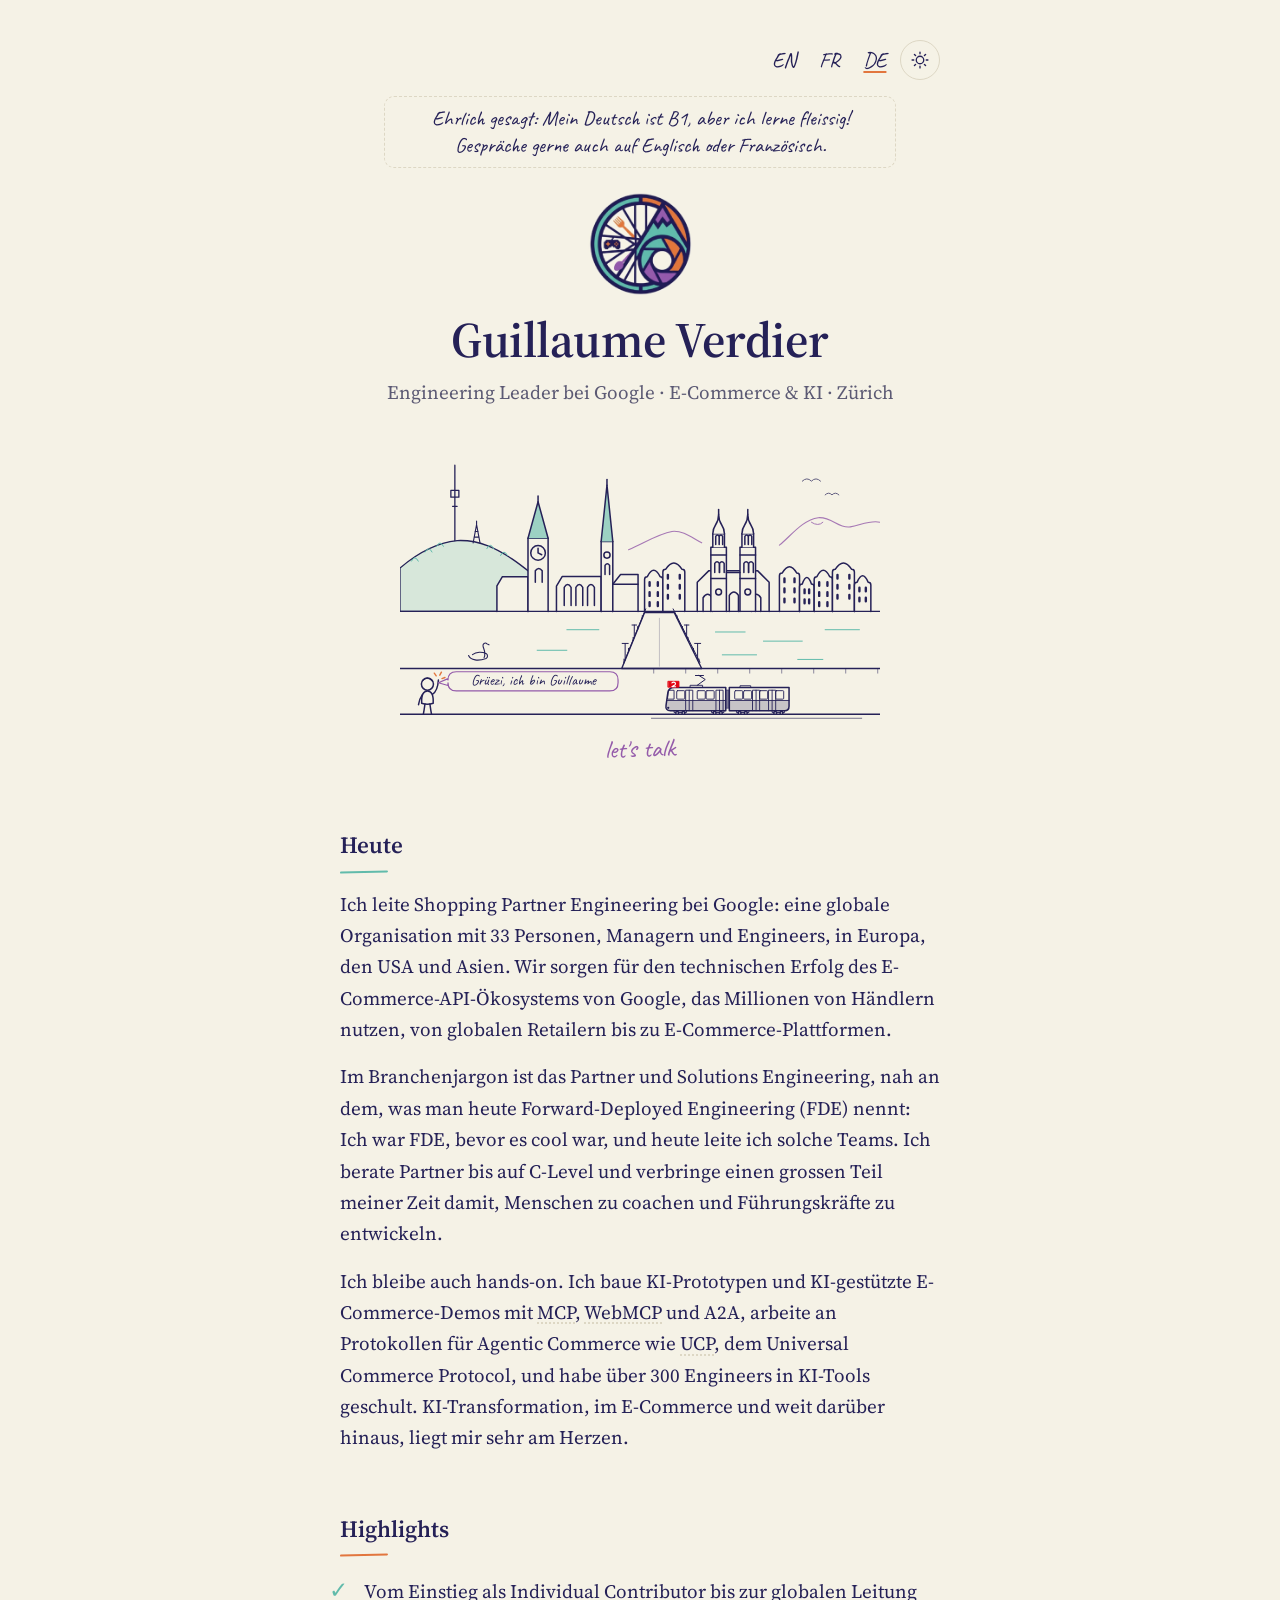
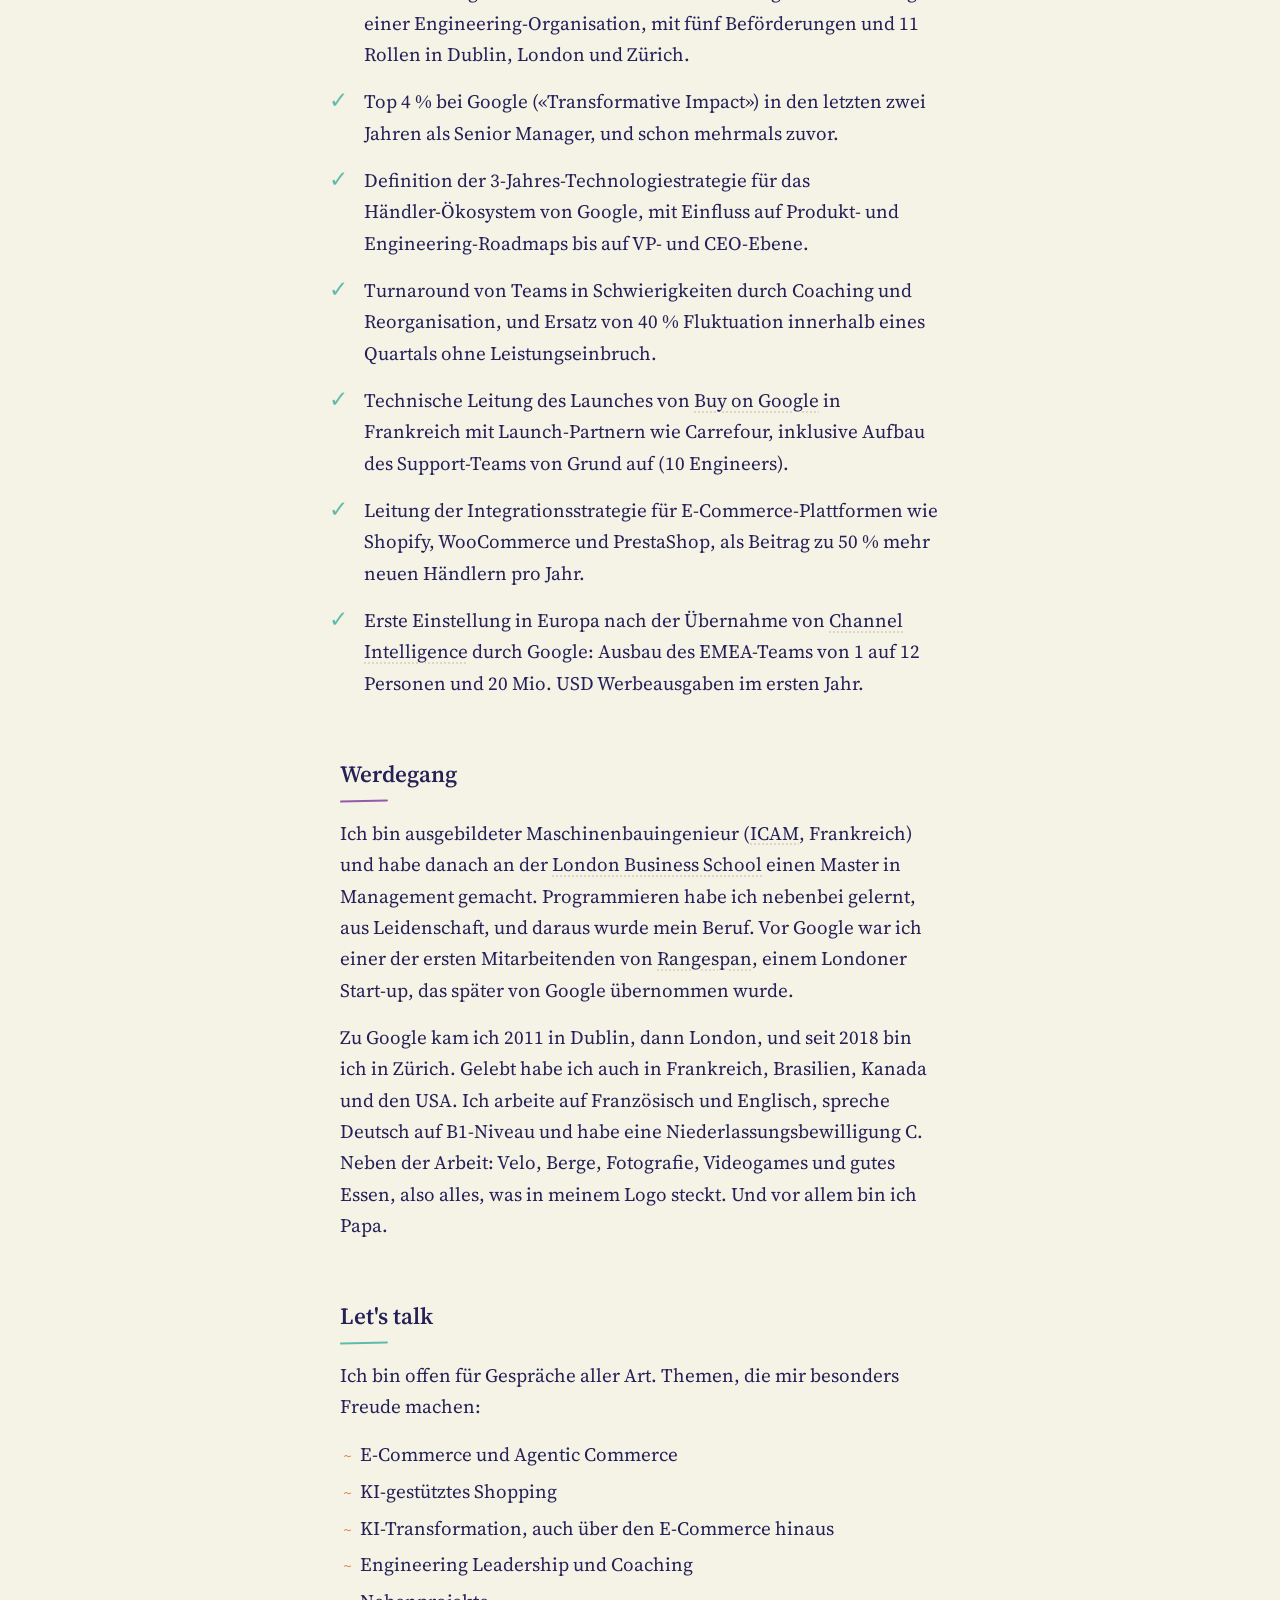
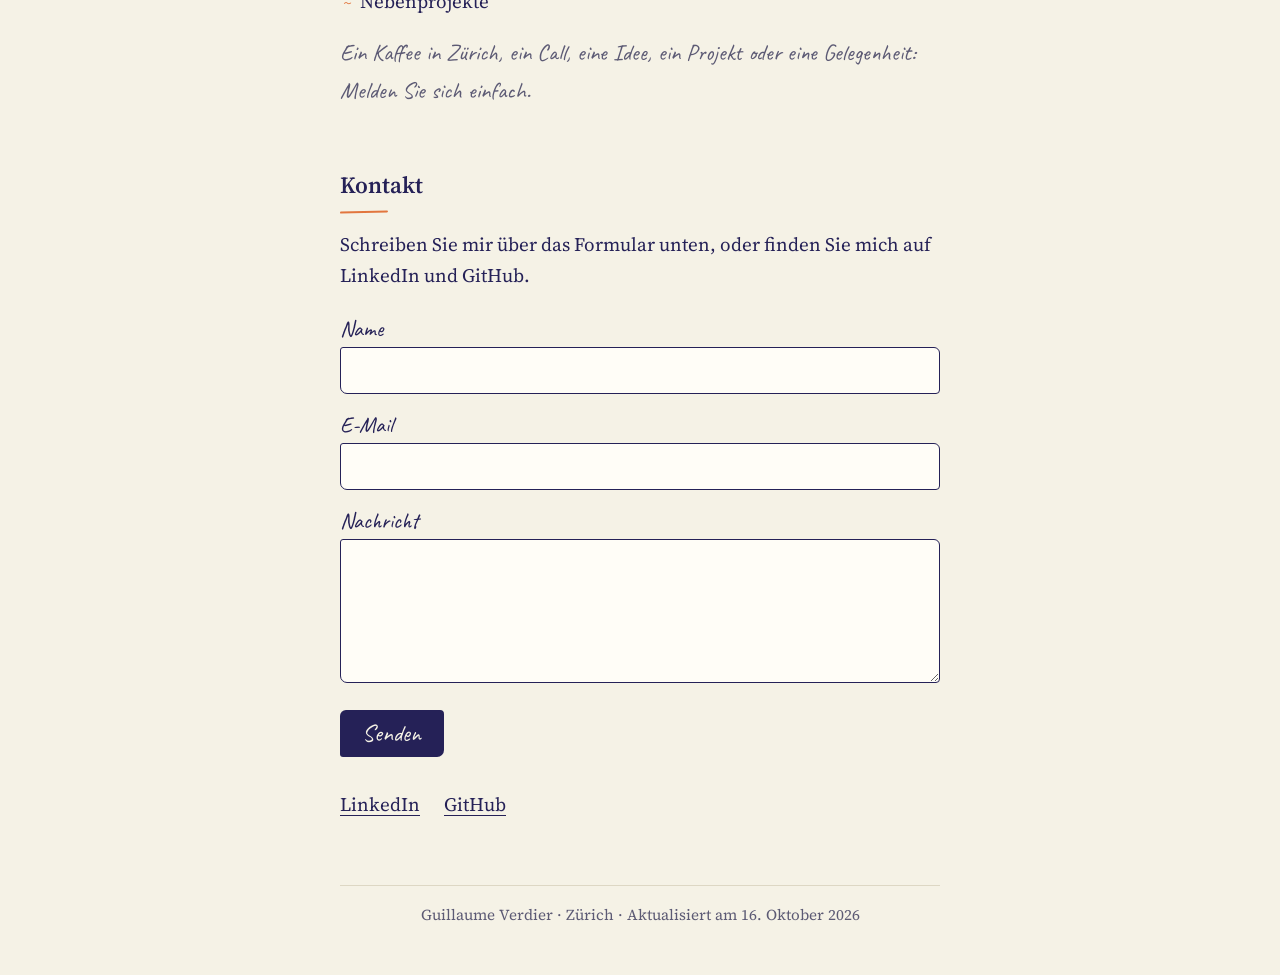
==== commit de3a4085: "SEO : og:title enrichi, image et désambiguïsation dans le JSON-LD et llms.txt, sitemap au 16 octobre" ====
--- a/de/index.html
+++ b/de/index.html
@@ -15,7 +15,7 @@
   <link rel="alternate" type="text/markdown" href="https://ptiper.com/index.md">
   <link rel="describedby" href="/llms.txt">
   <meta property="og:type" content="profile">
-  <meta property="og:title" content="Guillaume Verdier">
+  <meta property="og:title" content="Guillaume Verdier · Engineering Leader bei Google, E-Commerce und KI">
   <meta property="og:description" content="Engineering Leader bei Google in Zürich. E-Commerce, Agentic Commerce und KI-Transformation. Let's talk.">
   <meta property="og:url" content="https://ptiper.com/de/">
   <meta property="og:site_name" content="Guillaume Verdier">
@@ -46,6 +46,8 @@
   "mainEntityOfPage": "https://ptiper.com/de/",
   "name": "Guillaume Verdier",
   "url": "https://ptiper.com/",
+  "image": "https://ptiper.com/assets/logo.png",
+  "disambiguatingDescription": "Not to be confused with Guillaume Verdier, the French naval architect and yacht designer.",
   "jobTitle": "Head of Shopping Partner Engineering",
   "worksFor": {
     "@type": "Organization",
@@ -194,7 +196,7 @@
     </main>
 
     <footer>
-      <p>Guillaume Verdier · Zürich · Aktualisiert am <time datetime="2026-10-14">14. Oktober 2026</time></p>
+      <p>Guillaume Verdier · Zürich · Aktualisiert am <time datetime="2026-10-16">16. Oktober 2026</time></p>
     </footer>
   </div>
 </body>
